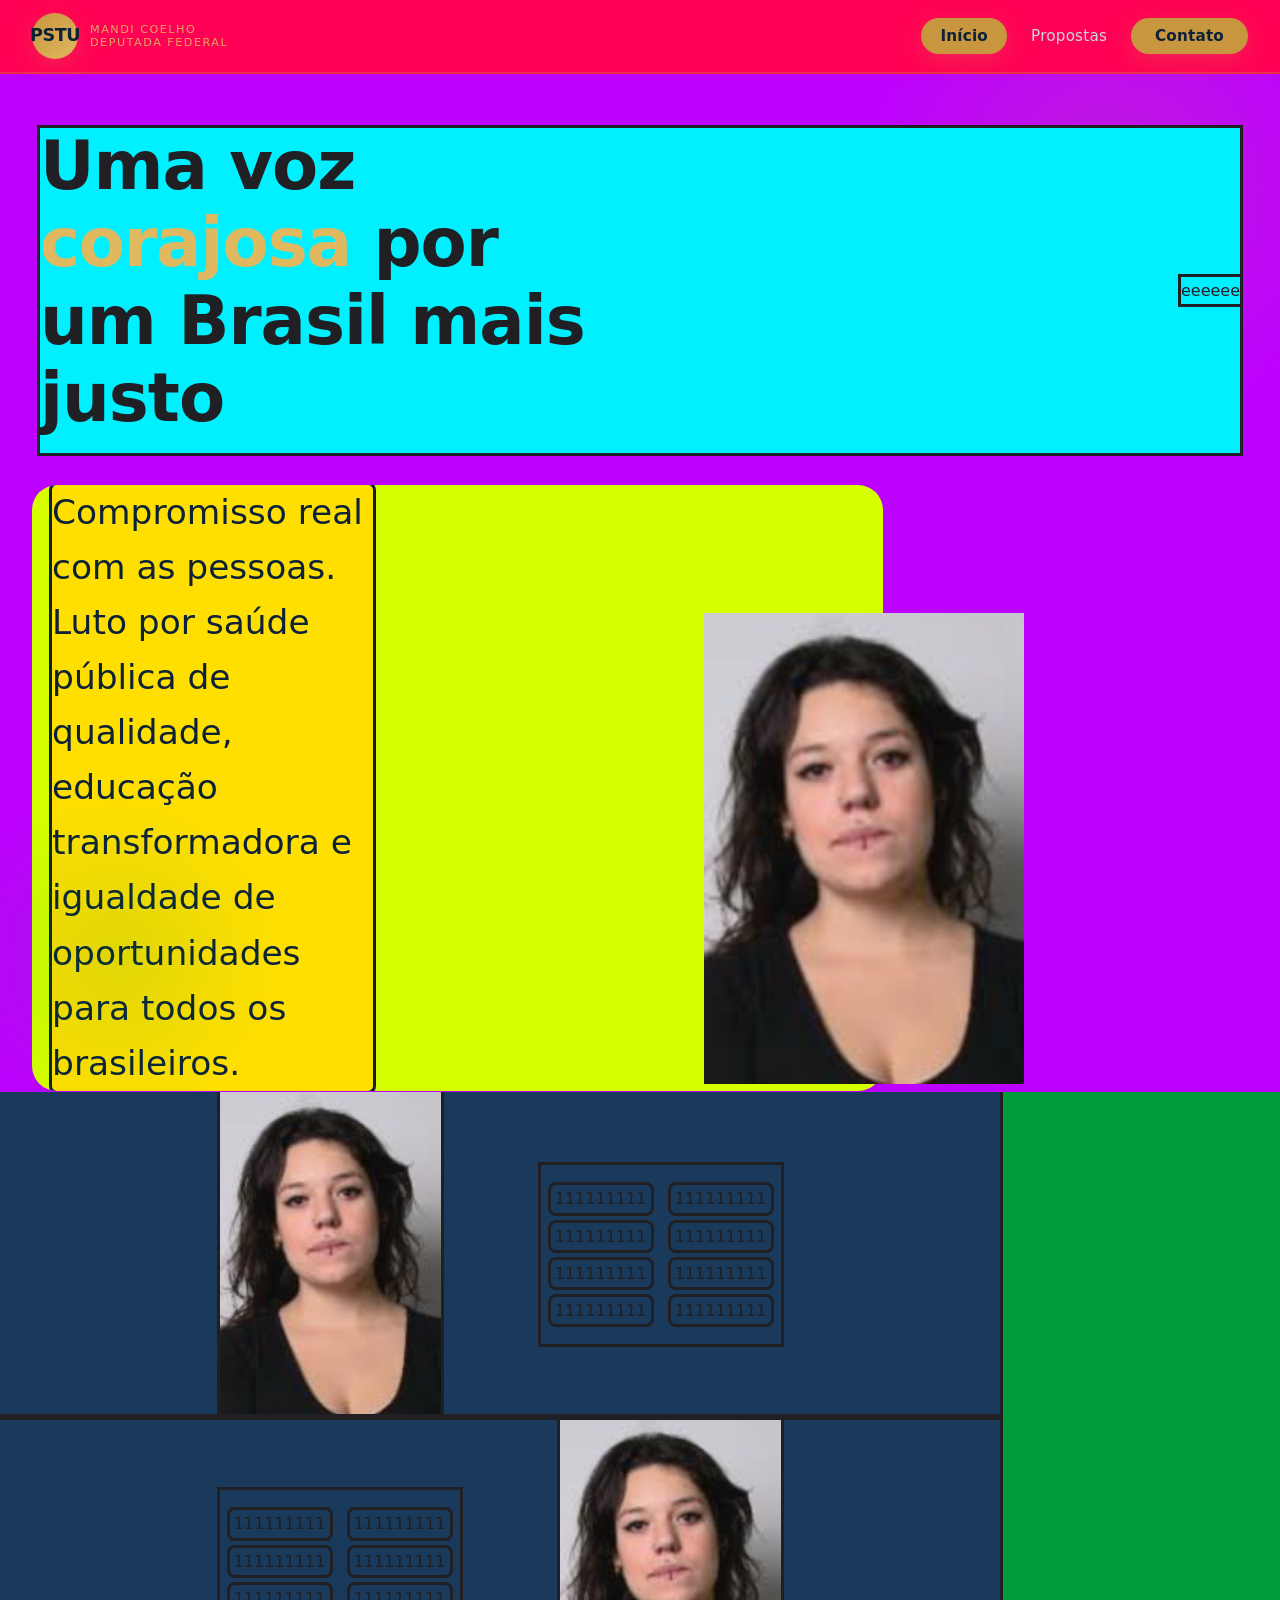
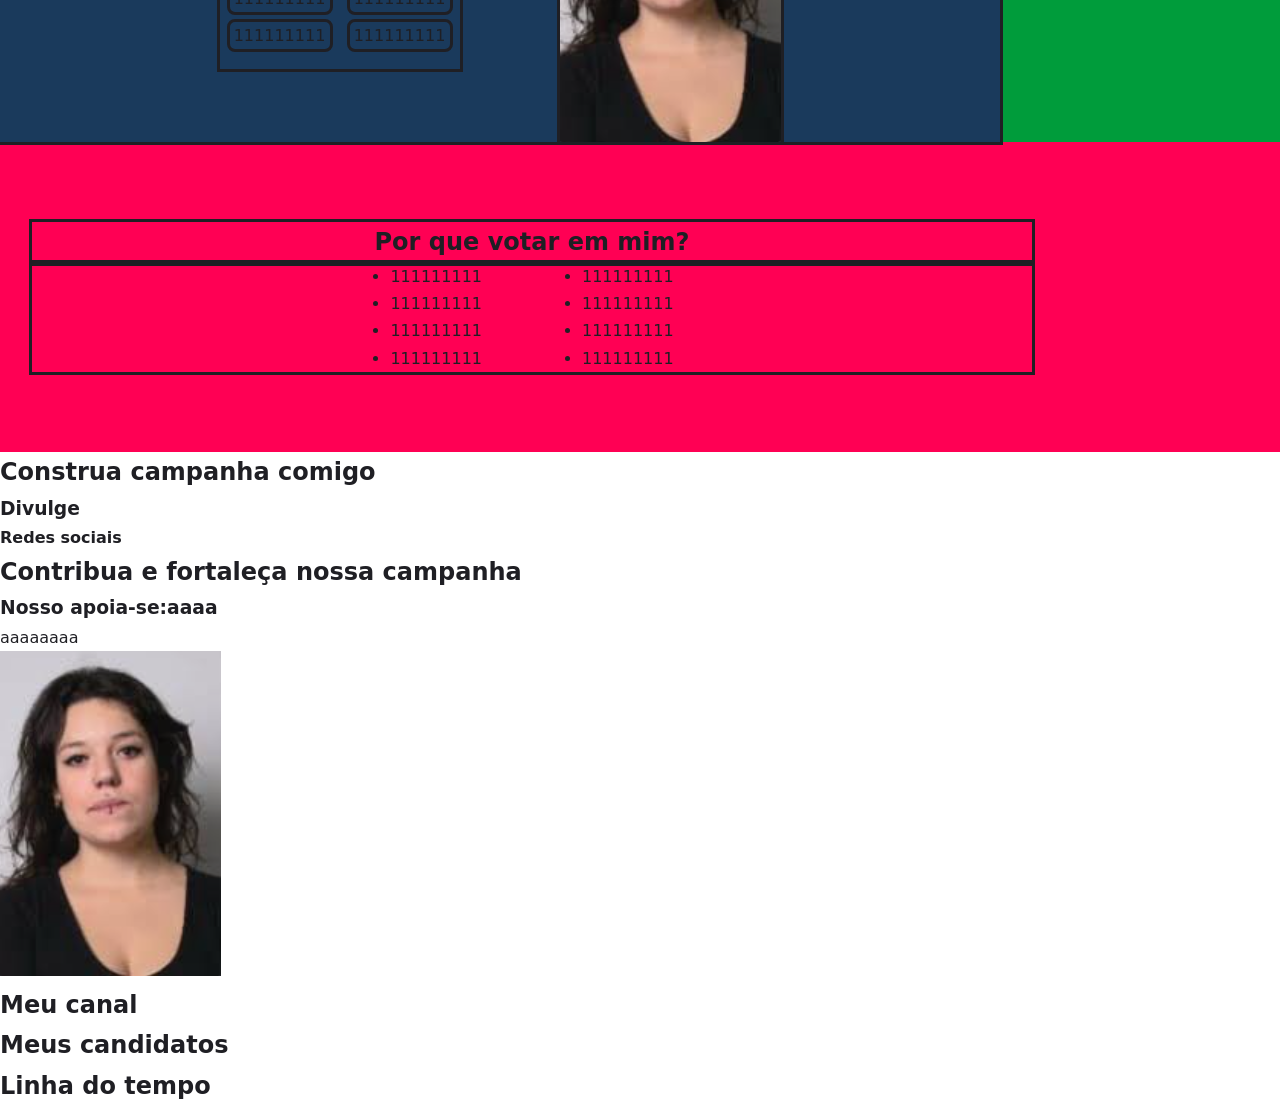
==== indexNewPage.html @ 31e33acf "tsy" ====
<!DOCTYPE html>
<html lang="en">
<head>
    <meta charset="UTF-8">
    <meta name="viewport" content="width=device-width, initial-scale=1.0">
    <title>Mandi Coelho - Pré-candidata Deputada Federal pelo PSTU 16 | Pré-Campanha 2026</title>
    <link rel="stylesheet" href="./styleNew.css" >
    <link rel="stylesheet" href="https://cdnjs.cloudflare.com/ajax/libs/font-awesome/6.5.2/css/all.min.css">
</head>
<body>
    <!-- ==================== HEADER ==================== -->
    <header class="header" id="header">
            <div class="header-container">
                <div class="logo-area" onclick="navegarPara('home')" title="Ir para página inicial">
                    <div class="logo-icon">PSTU</div>
                    <div class="logo-text">
                        <small>Mandi Coelho</small>
                        <small>Deputada Federal</small>
                    </div>
                </div>

                <button class="menu-toggle" id="menuToggle" aria-label="Menu" onclick="toggleMenu()">
                    <span></span><span></span><span></span>
                </button>

                <nav>
                    <ul class="nav-links" id="navLinks">
                        <li><a href="#" data-pagina="home" class="active" onclick="navegarPara('home')">Início</a></li>
                        <li><a href="#" data-pagina="propostas" onclick="navegarPara('propostas')">Propostas</a></li>
                        <li><a href="#" data-pagina="contato" class="btn-contato-nav" onclick="navegarPara('contato')">Contato</a></li>
                    </ul>
                </nav>
            </div>
    </header>

    <!-- ==================== PÁGINA PRINCIPAL (HOME) ==================== -->
        <!-- Hero -->
        <div class="hero">
            <div class="hero-container">
                <div class="hero-content">
                    <h1>Uma voz <span>corajosa</span> por um Brasil mais justo</h1>                    
                </div>
                <div >
                    <p>eeeeee</p>
                </div>
            </div>
            <div class="hero-container-bottom" >
                    <div class="hero-content">
                        <p>Compromisso real com as pessoas. Luto por saúde pública de qualidade, educação transformadora e igualdade de oportunidades para todos os brasileiros.</p>
                    </div>
                    <div class="hero-content-card">
                        <img src="./img/Mandi.png">
                    </div>
            </div>
        </div>

        <!-- ========== 16 pontos contra o sistema ========== -->
         <div class="sistema-pontos-container">
            <div class="pontos-container"> 
                <div class="pontos-content">
                    <img src="./img/Mandi.png">
                </div>
                <div class="pontos-content">
                    <ul>
                        <li>111111111</li>
                        <li>111111111</li>
                        <li>111111111</li>
                        <li>111111111</li>
                    </ul>
                    <ul>
                        <li>111111111</li>
                        <li>111111111</li>
                        <li>111111111</li>
                        <li>111111111</li>
                    </ul>
                </div>
            </div>
            
            <div class="pontos-container"> 
                <div class="pontos-content">
                    <ul>
                        <li>111111111</li>
                        <li>111111111</li>
                        <li>111111111</li>
                        <li>111111111</li>
                    </ul>
                    <ul>
                        <li>111111111</li>
                        <li>111111111</li>
                        <li>111111111</li>
                        <li>111111111</li>
                    </ul>
                </div>
                <div class="pontos-content">
                    <img src="./img/Mandi.png">
                </div>

            </div>
         </div>

        <!-- ========== Por que votar em mim? ========== -->
         <div class="votar-em-mim">
            <div class="votar-em-mim-container">
                <h2>Por que votar em mim?</h2>
            </div>
            <div class="votar-em-mim-container">
                <ul>
                    <li>111111111</li>
                    <li>111111111</li>
                    <li>111111111</li>
                    <li>111111111</li>
                </ul>
                <ul>
                    <li>111111111</li>
                    <li>111111111</li>
                    <li>111111111</li>
                    <li>111111111</li>
                </ul>
            </div>
         </div>

        <!-- ========== Construa campanha comigo ========== -->
         <div>
            <div>
                <h2>Construa campanha comigo</h2>
            </div>
            <div>
                <div>
                    <form>
                        
                    </form>
                </div>
                <div>
                    <h3>Divulge</h3>
                    <h4>Redes sociais</h4>
                </div>
            </div>
         </div>

        <!-- ========== Contribua e fortaleça nossa campanha ========== -->
        <div>
            <div>
                <h2>Contribua e fortaleça nossa campanha</h2>
            </div>
            <div>
                <div>
                    <h3>Nosso apoia-se:<span>aaaa</span> </h3>
                    <p>aaaaaaaa</p>
                </div>

                <div>
                    <img src="./img/Mandi.png">
                </div>
            </div>
        </div>

        <!-- ========== Vídeos do YouTube ========== -->
        <div>
            <div>
                <h2>Meu canal</h2>
            </div>
            <div>

            </div>
        </div>

        <!-- ========== Meus candidatos ========== -->
        <div>
            <div>
                <h2>Meus candidatos </h2>
            </div>
            <div>
                
            </div>
        </div>

        <!-- ========== Linha do tempo ========== -->
            <div>
            <div>
                <h2>Linha do tempo </h2>
            </div>
            <div>
                <!--Carrossel ou sequencia de linha do tempo-->
            </div>
        </div>
</body>
</html>
---- styleNew.css ----
:root {
            --preto: #000000;
            --vermelho-claro: #ff0054;
            --laranja: #fe6a00;
            --roxo: #bd01fe;
            --ciano: #01f0ff;
            --branco: ##f5f5f5;

            --azul-primario: #1a3a5c;
            --azul-escuro: #0d2137;
            --dourado: #c8963e;
            --dourado-claro: #e0b860;
            --verde-brasil: #009c3b;
            --amarelo-brasil: #ffdf00;
 
            --cinza-claro: #f4f4f5;
            --cinza-medio: #d4d4d8;
            --cinza-escuro: #52525b;
            --texto-escuro: #1f1f24;
            --texto-claro: #fafafa;
            --sombra-suave: 0 4px 20px rgba(0, 0, 0, 0.08);
            --sombra-media: 0 8px 32px rgba(0, 0, 0, 0.12);
            --sombra-dourada: 0 6px 24px rgba(200, 150, 62, 0.25);
            --transicao: all 0.35s cubic-bezier(0.25, 0.46, 0.45, 0.94);
            --borda-radius: 16px;
            --borda-radius-sm: 10px;

            /*====== 16 pontos contra o sistema ======*/
            --coluna-direita: 12fr;
            --coluna-esquerda: 2fr;


        }

        * {
            margin: 0;
            padding: 0;
            box-sizing: border-box;
        }

        html {
            scroll-behavior: smooth;
            font-size: 16px;
        }

        body {
            font-family: 'Segoe UI', 'Inter', system-ui, -apple-system, sans-serif;
            background-color: var(--branco);
            color: var(--texto-escuro);
            line-height: 1.7;
            overflow-x: hidden;
            -webkit-font-smoothing: antialiased;
            -moz-osx-font-smoothing: grayscale;
        }

        /* ========== HEADER & NAVEGAÇÃO ========== */
        .header {
            position: fixed;
            top: 0;
            left: 0;
            right: 0;
            z-index: 1000;
            background: var(--vermelho-claro);
            backdrop-filter: blur(16px);
            -webkit-backdrop-filter: blur(16px);
            border-bottom: 2px solid rgba(200, 150, 62, 0.3);
            transition: var(--transicao);
            padding: 0 2rem;
        }

        .header.scrolled {
            box-shadow: 0 4px 30px rgba(0, 0, 0, 0.3);
            border-bottom-color: var(--dourado);
        }

        .header-container {
            max-width: 1280px;
            margin: 0 auto;
            display: flex;
            align-items: center;
            justify-content: space-between;
            height: 72px;
            gap: 1.5rem;
        }

        .logo-area {
            display: flex;
            align-items: center;
            gap: 0.75rem;
            text-decoration: none;
            color: var(--branco);
            cursor: pointer;
            flex-shrink: 0;
        }

        .logo-icon {
            width: 46px;
            height: 46px;
            background: linear-gradient(135deg, var(--dourado), var(--dourado-claro));
            border-radius: 50%;
            display: flex;
            align-items: center;
            justify-content: center;
            font-weight: 900;
            font-size: 1.1rem;
            color: var(--azul-escuro);
            letter-spacing: -0.5px;
            box-shadow: var(--sombra-dourada);
        }

        .logo-text {
            font-size: 1.15rem;
            font-weight: 700;
            letter-spacing: -0.3px;
            line-height: 1.2;
            color: var(--branco);
        }
        .logo-text small {
            display: block;
            font-weight: 400;
            font-size: 0.7rem;
            letter-spacing: 1.5px;
            text-transform: uppercase;
            color: var(--dourado-claro);
            opacity: 0.9;
        }

        .nav-links {
            display: flex;
            list-style: none;
            gap: 0.3rem;
            align-items: center;
        }

        .nav-links li a {
            color: #cbd5e1;
            text-decoration: none;
            padding: 0.55rem 1.2rem;
            border-radius: 50px;
            font-weight: 500;
            font-size: 0.95rem;
            transition: var(--transicao);
            position: relative;
            white-space: nowrap;
            letter-spacing: 0.2px;
        }

        .nav-links li a:hover,
        .nav-links li a.active {
            color: #fff;
            background: rgba(255, 255, 255, 0.08);
        }

        .nav-links li a.active {
            background: var(--dourado);
            color: var(--azul-escuro);
            font-weight: 700;
            box-shadow: var(--sombra-dourada);
        }

        .btn-contato-nav {
            background: var(--dourado) !important;
            color: var(--azul-escuro) !important;
            font-weight: 700 !important;
            padding: 0.55rem 1.5rem !important;
            box-shadow: var(--sombra-dourada);
        }
        .btn-contato-nav:hover {
            background: var(--dourado-claro) !important;
            transform: translateY(-2px);
            box-shadow: 0 10px 28px rgba(200, 150, 62, 0.4) !important;
        }

        /* Mobile menu */
        .menu-toggle {
            display: none;
            background: none;
            border: none;
            cursor: pointer;
            padding: 0.5rem;
            z-index: 1001;
            flex-direction: column;
            gap: 6px;
        }
        .menu-toggle span {
            display: block;
            width: 28px;
            height: 3px;
            background: var(--branco);
            border-radius: 3px;
            transition: var(--transicao);
        }
        .menu-toggle.active span:nth-child(1) {
            transform: rotate(45deg) translate(6px, 6px);
        }
        .menu-toggle.active span:nth-child(2) {
            opacity: 0;
        }
        .menu-toggle.active span:nth-child(3) {
            transform: rotate(-45deg) translate(6px, -6px);
        }

        /* ========== SEÇÕES (PÁGINAS) ========== */
        .page-section {
            display: none;
            min-height: 100vh;
            padding-top: 72px;
            animation: fadeSlideIn 0.5s ease-out;
        }
        .page-section.active-section {
            display: block;
        }

        @keyframes fadeSlideIn {
            from {
                opacity: 0;
                transform: translateY(20px);
            }
            to {
                opacity: 1;
                transform: translateY(0);
            }
        }

        /* ========== HERO (PÁGINA PRINCIPAL) ========== */
        .hero {
            /*background: linear-gradient(160deg, #0d2137 0%, #1a3a5c 30%, #0f2840 70%, #0a1929 100%);*/
            background: var(--roxo);
            color: var(--branco);
            padding: 6rem 2rem 0.1rem;
            position: relative;
            overflow: hidden;
        }

        .hero::before {
            content: '';
            position: absolute;
            top: -60px;
            right: -80px;
            width: 500px;
            height: 500px;
            background: radial-gradient(circle, rgba(200, 150, 62, 0.18) 0%, transparent 70%);
            border-radius: 50%;
            pointer-events: none;
        }
        .hero::after {
            content: '';
            position: absolute;
            bottom: -40px;
            left: -60px;
            width: 350px;
            height: 350px;
            background: radial-gradient(circle, rgba(0, 156, 59, 0.12) 0%, transparent 70%);
            border-radius: 50%;
            pointer-events: none;
        }

        .hero-container {
            max-width: 1200px;
            margin: 2rem auto;
            /*isplay: grid;
            grid-template-columns: 1fr 1fr;
            gap: 3rem;*/
            display: flex;

            background-color: #01f0ff;
            outline-style: solid;

            align-items: center;
            position: relative;
            z-index: 1;
        }

        .hero-container p{
            outline-style: solid;
            
        }

        .hero-content h4 {
            font-size: 0.85rem;
            letter-spacing: 3px;
            text-transform: uppercase;
            color: var(--dourado-claro);
            margin-bottom: 0.5rem;
            font-weight: 600;
        }
        .hero-content h1 {
            font-size: 4.2rem;
            font-weight: 900;
            line-height: 1.15;
            max-width: 50%;
            margin-bottom: 1rem;
            letter-spacing: -1px;
            
        }
        .hero-content h1 span {
            color: var(--dourado-claro);
            display: inline-block;
        }
        .hero-content .numero-campanha {
            display: inline-flex;
            align-items: center;
            gap: 0.5rem;
            background: rgba(255, 255, 255, 0.08);
            border: 2px solid var(--dourado);
            border-radius: 50px;
            padding: 0.6rem 1.6rem;
            font-size: 1.5rem;
            font-weight: 900;
            letter-spacing: 4px;
            color: var(--dourado-claro);
            margin-bottom: 1.5rem;
        }

        .hero-content p {
            font-size: 2.15rem;
            color: var(--azul-escuro);
            max-width: 80%;
            margin-bottom: 0rem;
            
            line-height: 1.6;
            background-color: var(--amarelo-brasil);
            border-radius: 5px;
            outline-style: solid;

            margin-left: 5%;
        }

        .hero-container-bottom{
            background:#d6ff00;
            border-radius:25px;
            display:grid;
            grid-template-columns:1fr 450px;
            align-items:center;
            overflow:hidden;

            justify-self: center;

            max-width: 70%;

            min-height:320px;
        }

        .hero-content-about{
            position:relative;
            background:#d8ff00;
            border-radius:25px;
            min-height:400px;
        }
        .hero-content-card {
            position:absolute;
            right: 20%;
            bottom:0;
        }
        .hero-content-card img{
            width: 320px;
        }

        .hero-buttons {
            display: flex;
            gap: 1rem;
            flex-wrap: wrap;
        }
        .btn {
            display: inline-flex;
            align-items: center;
            gap: 0.5rem;
            padding: 0.85rem 2rem;
            border-radius: 50px;
            font-weight: 700;
            font-size: 1rem;
            cursor: pointer;
            text-decoration: none;
            border: none;
            transition: var(--transicao);
            letter-spacing: 0.3px;
        }
        .btn-dourado {
            background: var(--dourado);
            color: var(--azul-escuro);
            box-shadow: var(--sombra-dourada);
        }
        .btn-dourado:hover {
            background: var(--dourado-claro);
            transform: translateY(-3px);
            box-shadow: 0 12px 30px rgba(200, 150, 62, 0.45);
        }
        .btn-outline {
            background: transparent;
            color: var(--branco);
            border: 2px solid rgba(255, 255, 255, 0.5);
        }
        .btn-outline:hover {
            border-color: var(--branco);
            background: rgba(255, 255, 255, 0.06);
            transform: translateY(-3px);
        }

        .hero-image-wrapper {
            display: flex;
            justify-content: center;
            align-items: center;
        }
        .hero-image-placeholder {
            width: 320px;
            height: 380px;
            background: linear-gradient(180deg, rgba(200, 150, 62, 0.2) 0%, rgba(26, 58, 92, 0.5) 100%);
            border-radius: 50% 50% 40% 40%;
            display: flex;
            align-items: center;
            justify-content: center;
            border: 5px solid rgba(200, 150, 62, 0.5);
            box-shadow: 0 20px 60px rgba(0, 0, 0, 0.4);
            position: relative;
            overflow: hidden;
        }
        .hero-image-placeholder .silhueta {
            font-size: 10rem;
            color: rgba(255, 255, 255, 0.6);
            line-height: 1;
        }
        .hero-image-placeholder .foto-label {
            position: absolute;
            bottom: 30px;
            font-size: 0.8rem;
            color: rgba(255, 255, 255, 0.7);
            letter-spacing: 2px;
            font-weight: 600;
        }

        /* ========== 16 pontos contra o sistema ========== */
        .sistema-pontos-container{
            background: #009c3b;
        }
        
        .pontos-container{
            outline-style: solid;
            display: flex;
            align-items: center;
            justify-self: center;
            justify-items: center;
            justify-content: center;
            gap: 100px;

            width: 1000px;

            background: #1a3a5c;
        }

        .pontos-content{
            outline-style: solid;
            display: inline-flex;

        }
        .pontos-content ul{
            list-style: none;
            margin: 10px 10px;
        }
        .pontos-content li{
            outline-style: solid;
            border-radius: 5px;
            margin: 10px auto;
            padding: 5px auto;
            min-width: 100px;
            max-width: fit-content;
            text-align: center;
        }

        /* ========== Por que votar em mim? ========== */
        .votar-em-mim {
            padding: 5rem 2rem;
            background: var(--vermelho-claro);
        }
        
        .votar-em-mim-container {
            outline-style: solid;
            display: flex;
            align-items: center;
            justify-self: center;
            justify-items: center;
            justify-content: center;
            gap: 100px;

            width: 1000px;
        }

        /* ========== Construa campanha comigo ========== */




        /* ========== Contribua e fortaleça nossa campanha ========== */




        /* ========== Vídeos do YouTube ========== */










        /* ========== PÁGINA DE PROPOSTAS ========== */
        .propostas-header {
            background: linear-gradient(160deg, #0d2137 0%, #1a3a5c 100%);
            color: var(--branco);
            text-align: center;
            padding: 4rem 2rem 3rem;
        }
        .propostas-header h2 {
            font-size: 2.8rem;
            font-weight: 900;
            letter-spacing: -1px;
            margin-bottom: 0.5rem;
        }
        .propostas-header h2 span {
            color: var(--dourado-claro);
        }
        .propostas-header p {
            color: #cbd5e1;
            font-size: 1.1rem;
            max-width: 600px;
            margin: 0 auto;
        }

        .propostas-grid {
            max-width: 1200px;
            margin: -2rem auto 4rem;
            padding: 0 2rem;
            display: grid;
            grid-template-columns: repeat(auto-fit, minmax(330px, 1fr));
            gap: 2rem;
            position: relative;
            z-index: 2;
        }
        .proposta-card {
            background: var(--branco);
            border-radius: var(--borda-radius);
            padding: 2rem 1.8rem;
            box-shadow: var(--sombra-suave);
            transition: var(--transicao);
            border: 1px solid transparent;
            position: relative;
            overflow: hidden;
        }
        .proposta-card:hover {
            transform: translateY(-8px);
            box-shadow: var(--sombra-media);
            border-color: rgba(200, 150, 62, 0.4);
        }
        .proposta-card::before {
            content: '';
            position: absolute;
            top: 0;
            left: 0;
            right: 0;
            height: 5px;
            background: linear-gradient(90deg, var(--dourado), var(--verde-brasil));
            border-radius: var(--borda-radius) var(--borda-radius) 0 0;
        }
        .proposta-icon {
            font-size: 2.8rem;
            margin-bottom: 1rem;
            display: block;
        }
        .proposta-card h3 {
            font-size: 1.25rem;
            font-weight: 700;
            color: var(--azul-primario);
            margin-bottom: 0.6rem;
        }
        .proposta-card p {
            color: var(--cinza-escuro);
            font-size: 0.95rem;
            line-height: 1.6;
        }

        /* ========== PÁGINA DE CONTATO ========== */
        .contato-section {
            max-width: 1100px;
            margin: 0 auto;
            padding: 4rem 2rem;
            display: grid;
            grid-template-columns: 1fr 1fr;
            gap: 3rem;
            align-items: start;
        }
        .contato-info h2 {
            font-size: 2.4rem;
            font-weight: 800;
            color: var(--azul-primario);
            letter-spacing: -0.5px;
            margin-bottom: 1rem;
        }
        .contato-info h2 span {
            color: var(--dourado);
        }
        .contato-info p {
            color: var(--cinza-escuro);
            margin-bottom: 2rem;
            font-size: 1.05rem;
        }
        .contato-item {
            display: flex;
            align-items: center;
            gap: 1rem;
            margin-bottom: 1.2rem;
            font-size: 1rem;
            color: var(--texto-escuro);
        }
        .contato-icon-circle {
            width: 44px;
            height: 44px;
            background: rgba(26, 58, 92, 0.06);
            border-radius: 50%;
            display: flex;
            align-items: center;
            justify-content: center;
            font-size: 1.3rem;
            flex-shrink: 0;
        }
        .redes-sociais {
            display: flex;
            gap: 1rem;
            margin-top: 1.5rem;
            flex-wrap: wrap;
        }
        .rede-social-link {
            display: inline-flex;
            align-items: center;
            gap: 0.5rem;
            background: var(--vermelho-claro);
            color: var(--branco);
            padding: 0.7rem 1.4rem;
            border-radius: 50px;
            text-decoration: none;
            font-weight: 600;
            font-size: 0.9rem;
            transition: var(--transicao);
        }
        .rede-social-link:hover {
            transform: translateY(-2px);
        }
        .rede-social-link i {
            font-size: 1rem;
        }

        .form-card {
            background: var(--branco);
            border-radius: var(--borda-radius);
            padding: 2.5rem 2rem;
            box-shadow: var(--sombra-media);
            border: 1px solid var(--cinza-medio);
        }
        .form-card h3 {
            font-size: 1.4rem;
            color: var(--azul-primario);
            margin-bottom: 1.5rem;
            font-weight: 700;
        }
        .form-group {
            margin-bottom: 1.2rem;
        }
        .form-group label {
            display: block;
            font-weight: 600;
            margin-bottom: 0.35rem;
            color: var(--texto-escuro);
            font-size: 0.9rem;
        }
        .form-group input,
        .form-group textarea,
        .form-group select {
            width: 100%;
            padding: 0.85rem 1.1rem;
            border: 2px solid var(--cinza-medio);
            border-radius: var(--borda-radius-sm);
            font-size: 1rem;
            font-family: inherit;
            transition: var(--transicao);
            background: var(--cinza-claro);
            color: var(--texto-escuro);
        }
        .form-group input:focus,
        .form-group textarea:focus,
        .form-group select:focus {
            outline: none;
            border-color: var(--dourado);
            background: var(--branco);
            box-shadow: 0 0 0 4px rgba(200, 150, 62, 0.1);
        }
        .form-group textarea {
            resize: vertical;
            min-height: 130px;
        }
        .btn-enviar {
            width: 100%;
            background: var(--dourado);
            color: var(--azul-escuro);
            font-weight: 700;
            font-size: 1.1rem;
            padding: 1rem;
            border: none;
            border-radius: 50px;
            cursor: pointer;
            transition: var(--transicao);
            letter-spacing: 0.5px;
        }
        .btn-enviar:hover {
            background: var(--dourado-claro);
            box-shadow: var(--sombra-dourada);
            transform: translateY(-2px);
        }
        .form-feedback {
            margin-top: 1rem;
            padding: 0.8rem 1.2rem;
            border-radius: var(--borda-radius-sm);
            font-weight: 600;
            text-align: center;
            display: none;
        }
        .form-feedback.success {
            display: block;
            background: #dcfce7;
            color: #166534;
            border: 1px solid #86efac;
        }
        .form-feedback.error {
            display: block;
            background: #fef2f2;
            color: #991b1b;
            border: 1px solid #fecaca;
        }

        /* ========== FOOTER ========== */
        .footer {
            background: var(--azul-escuro);
            color: #cbd5e1;
            text-align: center;
            padding: 2rem;
            font-size: 0.9rem;
            border-top: 3px solid var(--dourado);
        }
        .footer strong {
            color: var(--dourado-claro);
        }

        /* ========== RESPONSIVIDADE ========== */
        @media (max-width: 900px) {
            .hero-container {
                grid-template-columns: 1fr;
                text-align: center;
            }
            .hero-content p {
                max-width: 100%;
            }
            .hero-buttons {
                justify-content: center;
            }
            .hero-image-placeholder {
                width: 220px;
                height: 270px;
                margin: 0 auto;
            }
            .hero-image-placeholder .silhueta {
                font-size: 7rem;
            }
            .hero-content h1 {
                font-size: 2.3rem;
            }
            .votar-em-mim-container{
                grid-template-columns: 1fr;
            }

            .sobre-container {
                grid-template-columns: 1fr;
            }
            .contato-section {
                grid-template-columns: 1fr;
            }
            .nav-links {
                position: fixed;
                top: 72px;
                left: 0;
                right: 0;
                background: rgba(13, 33, 55, 0.98);
                flex-direction: column;
                padding: 1.5rem;
                gap: 0.6rem;
                transform: translateY(-120%);
                transition: var(--transicao);
                border-bottom: 2px solid var(--dourado);
                z-index: 999;
            }
            .nav-links.open {
                transform: translateY(0);
            }
            .nav-links li a {
                display: block;
                text-align: center;
                padding: 0.8rem;
                font-size: 1.1rem;
            }
            .menu-toggle {
                display: flex;
            }
            .propostas-grid {
                grid-template-columns: 1fr;
            }
        }

        @media (max-width: 480px) {
            .hero-content h1 {
                font-size: 1.8rem;
            }
            .hero-content .numero-campanha {
                font-size: 1.2rem;
                letter-spacing: 2px;
                padding: 0.5rem 1.2rem;
            }
            .hero {
                padding: 4rem 1rem 3rem;
            }
            .propostas-header h2 {
                font-size: 2rem;
            }
            .contato-info h2 {
                font-size: 1.8rem;
            }
            .sobre-texto h2 {
                font-size: 1.8rem;
            }
        }
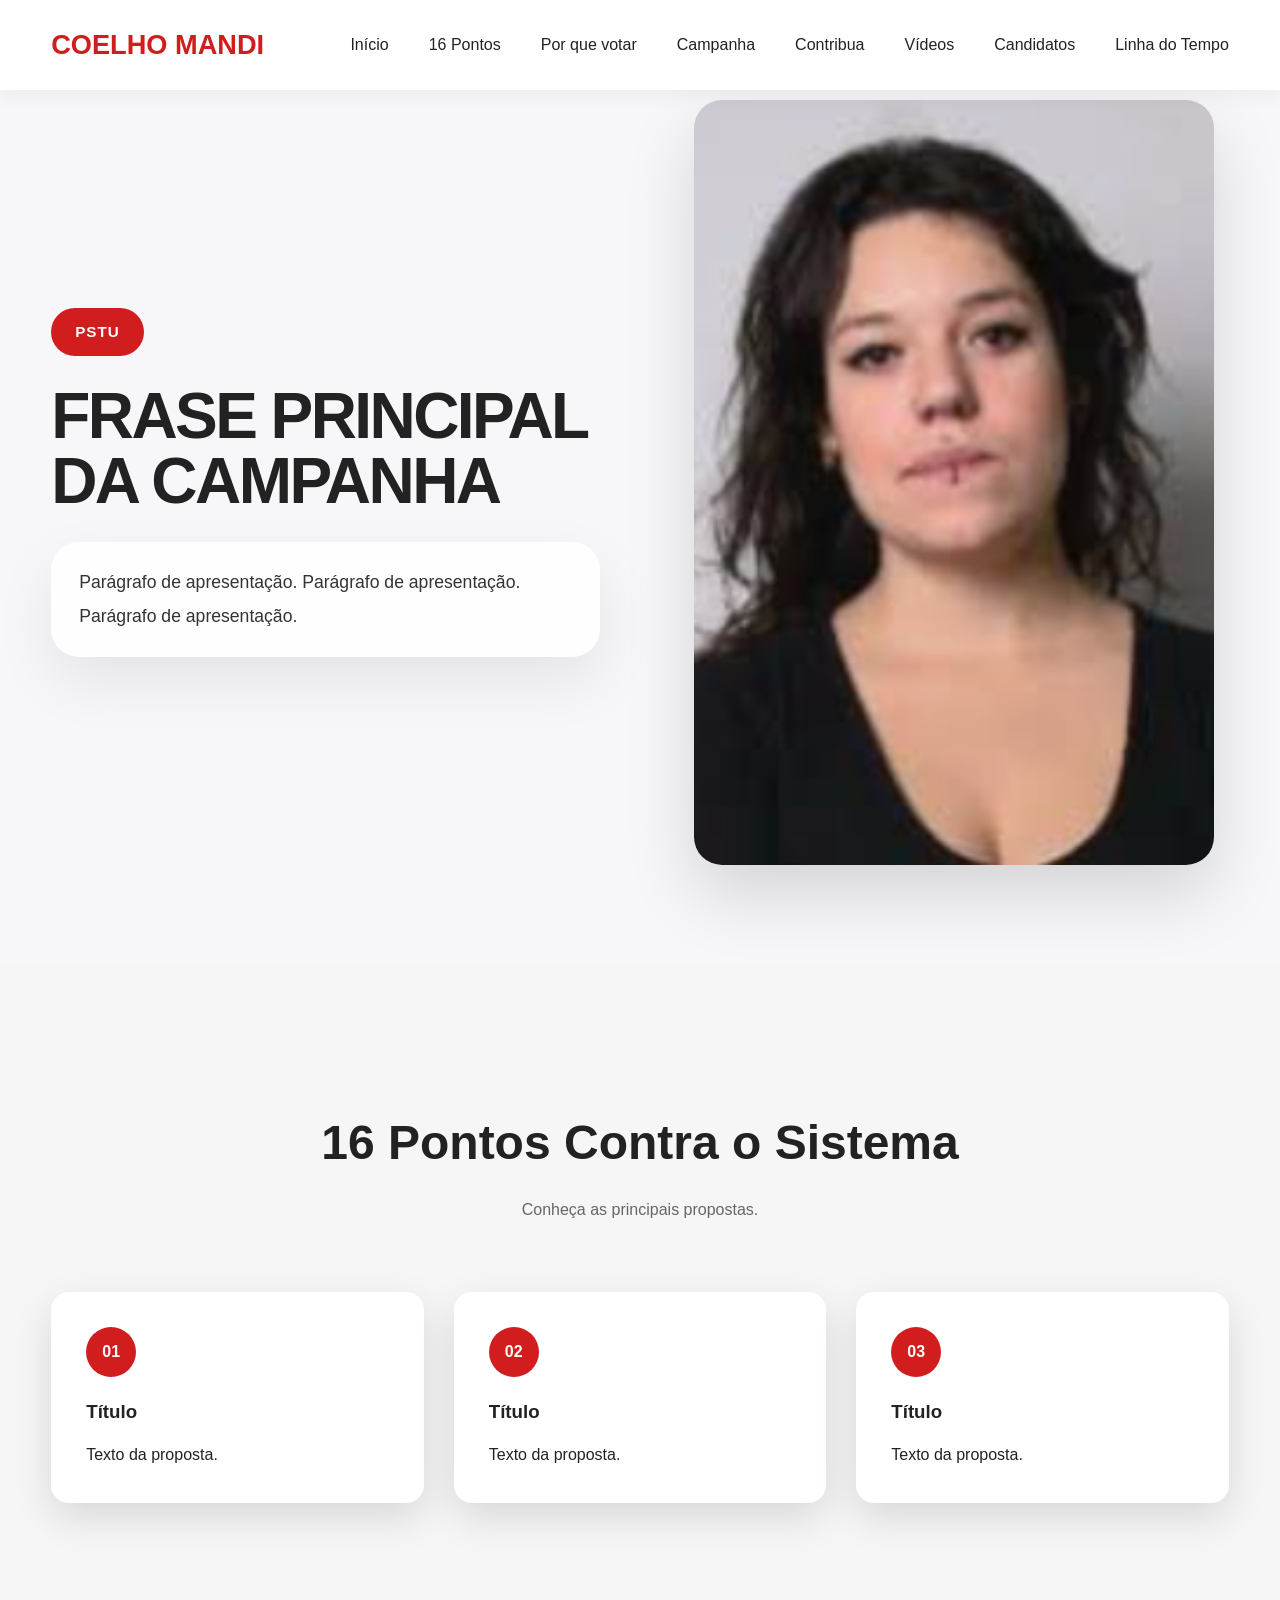
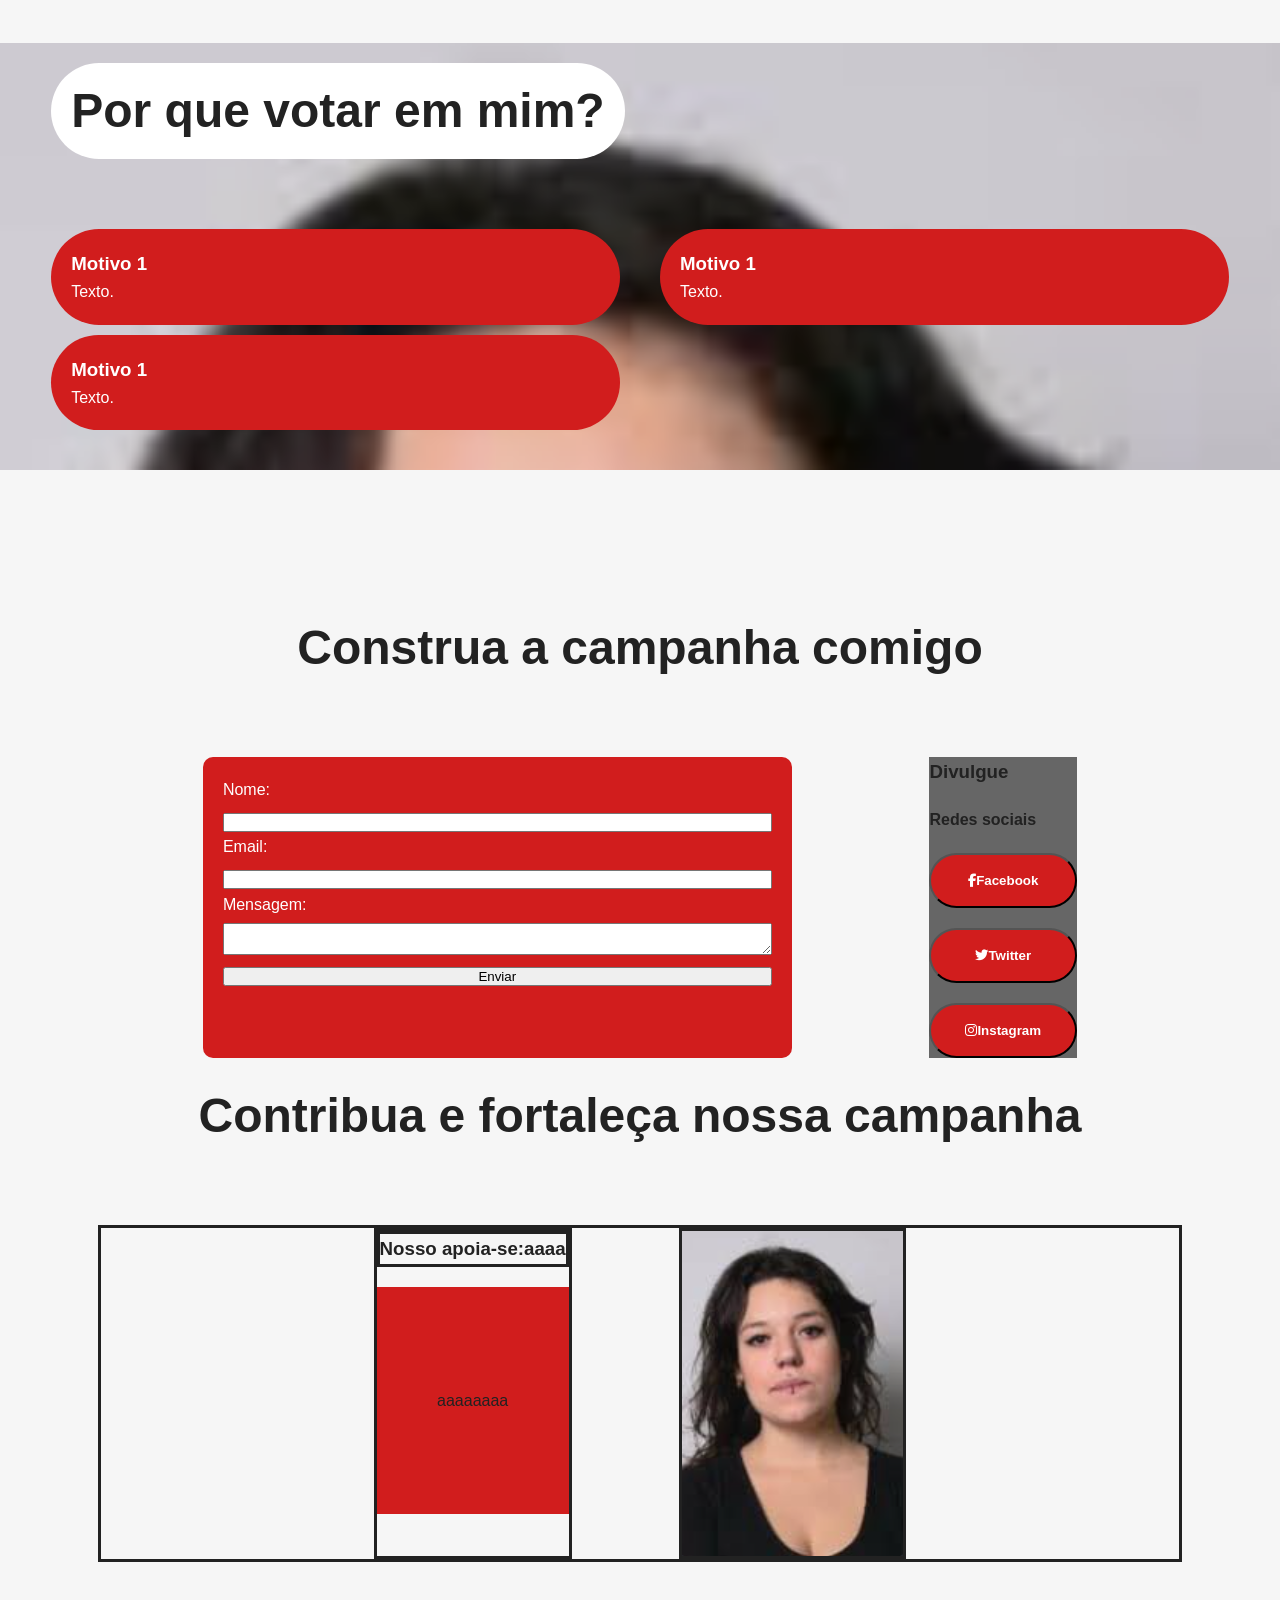
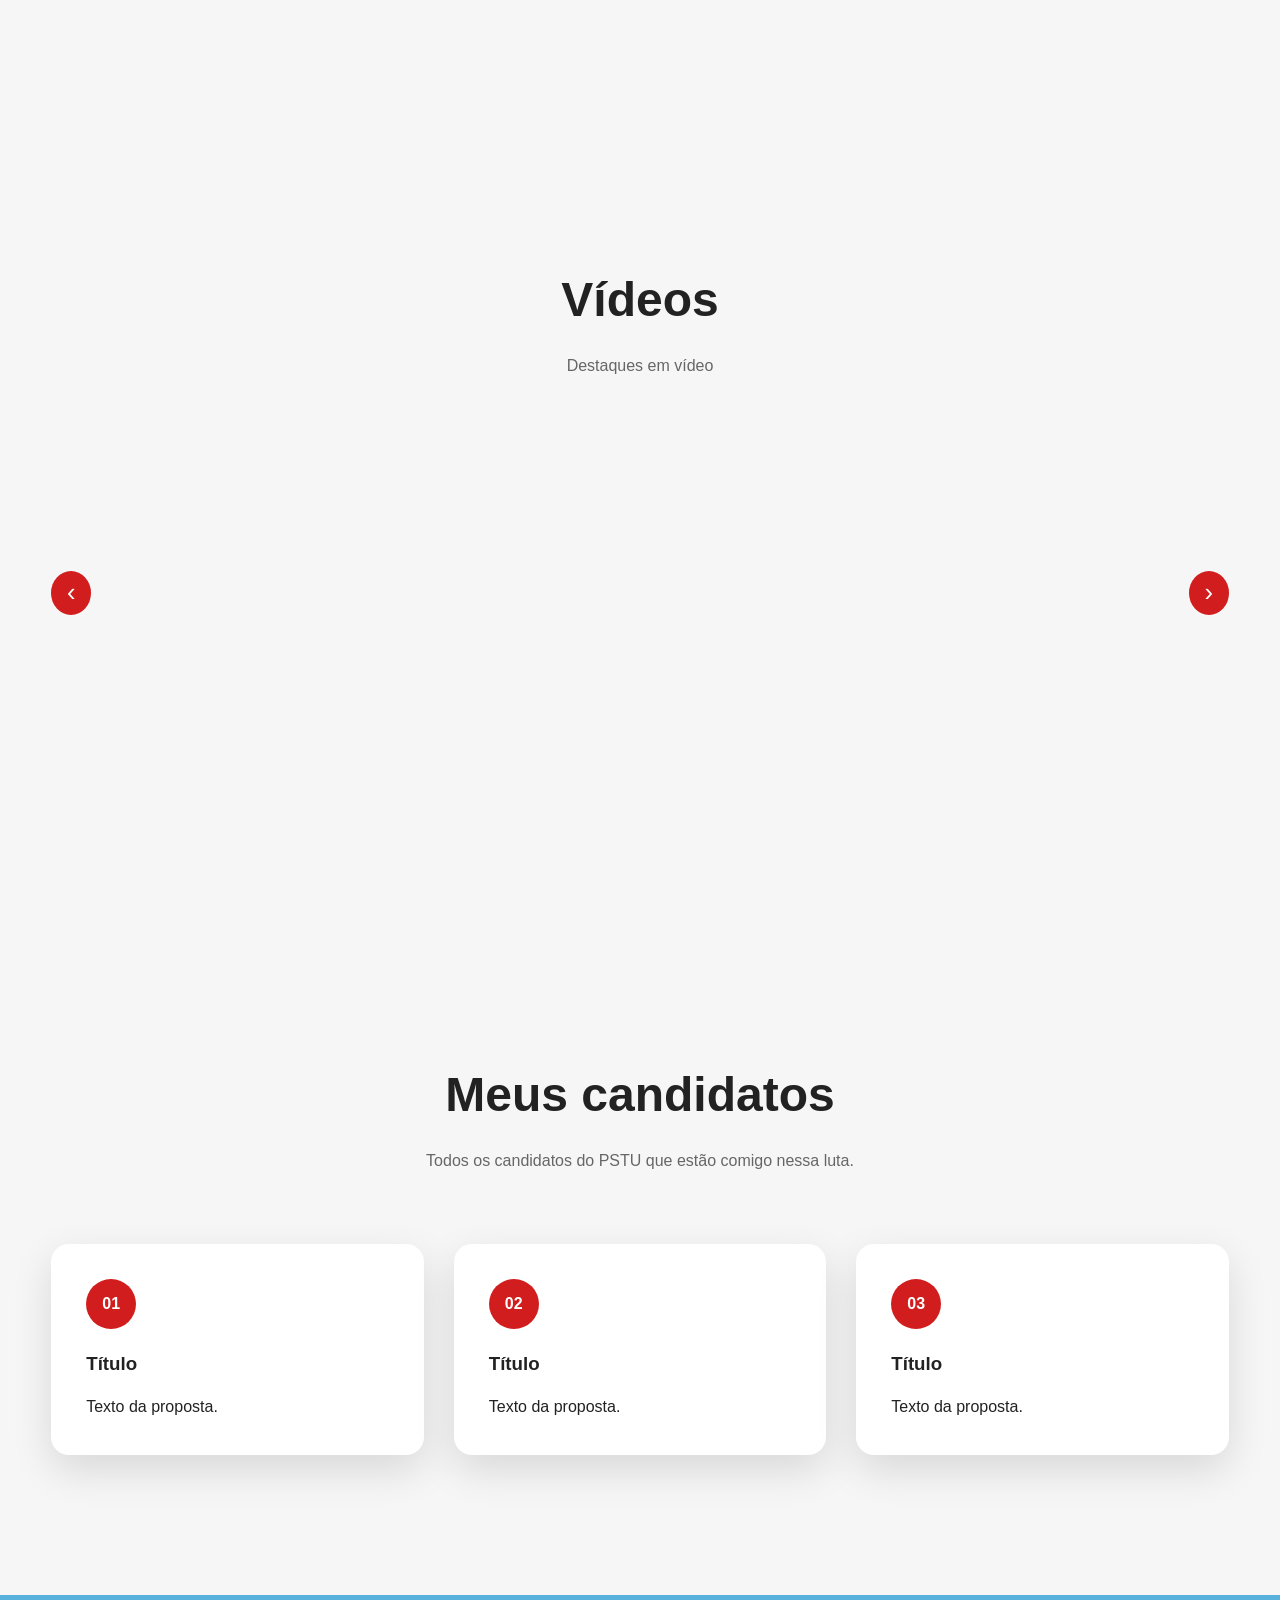
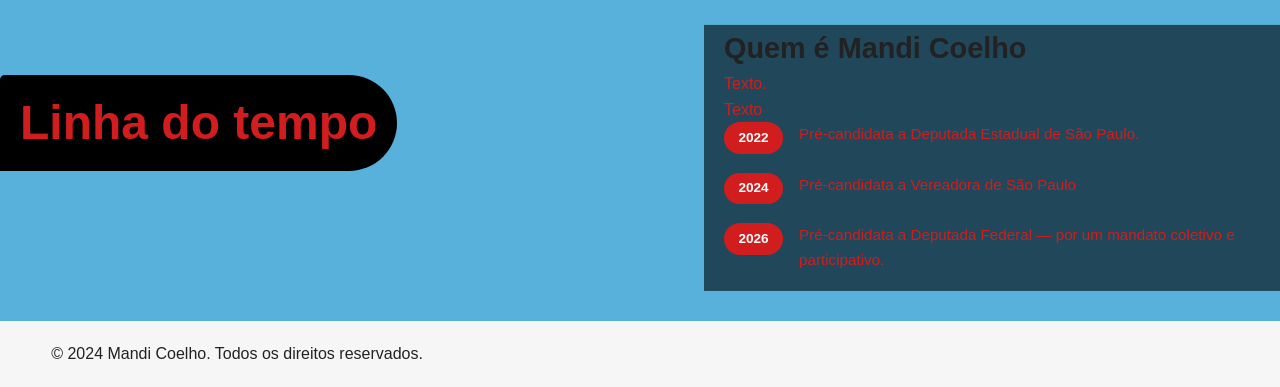
==== commit b5a4648c: "e" ====
--- a/indexNewPage.html
+++ b/indexNewPage.html
@@ -4,37 +4,50 @@
     <meta charset="UTF-8">
     <meta name="viewport" content="width=device-width, initial-scale=1.0">
     <title>Mandi Coelho - Pré-candidata Deputada Federal pelo PSTU 16 | Pré-Campanha 2026</title>
-    <link rel="stylesheet" href="./styleNew.css" >
+    <link rel="stylesheet" href="./styleNew2.css" >
     <link rel="stylesheet" href="https://cdnjs.cloudflare.com/ajax/libs/font-awesome/6.5.2/css/all.min.css">
 </head>
 <body>
     <!-- ==================== HEADER ==================== -->
-    <header class="header" id="header">
-            <div class="header-container">
-                <div class="logo-area" onclick="navegarPara('home')" title="Ir para página inicial">
-                    <div class="logo-icon">PSTU</div>
-                    <div class="logo-text">
-                        <small>Mandi Coelho</small>
-                        <small>Deputada Federal</small>
-                    </div>
-                </div>
-
-                <button class="menu-toggle" id="menuToggle" aria-label="Menu" onclick="toggleMenu()">
-                    <span></span><span></span><span></span>
-                </button>
-
-                <nav>
-                    <ul class="nav-links" id="navLinks">
-                        <li><a href="#" data-pagina="home" class="active" onclick="navegarPara('home')">Início</a></li>
-                        <li><a href="#" data-pagina="propostas" onclick="navegarPara('propostas')">Propostas</a></li>
-                        <li><a href="#" data-pagina="contato" class="btn-contato-nav" onclick="navegarPara('contato')">Contato</a></li>
-                    </ul>
-                </nav>
-            </div>
+    <header class="header">
+
+        <div class="container">
+
+            <a href="#" class="logo">
+                COELHO MANDI
+            </a>
+
+            <nav class="menu">
+
+                <ul>
+
+                    <li><a href="#inicio">Início</a></li>
+
+                    <li><a href="#propostas">16 Pontos</a></li>
+
+                    <li><a href="#porque">Por que votar</a></li>
+
+                    <li><a href="#campanha">Campanha</a></li>
+
+                    <li><a href="#apoie">Contribua</a></li>
+
+                    <li><a href="#videos">Vídeos</a></li>
+
+                    <li><a href="#candidatos">Candidatos</a></li>
+
+                    <li><a href="#timeline">Linha do Tempo</a></li>
+
+                </ul>
+
+            </nav>
+
+        </div>
+
     </header>
+    <main>
 
     <!-- ==================== PÁGINA PRINCIPAL (HOME) ==================== -->
-        <!-- Hero -->
+        <!-- Hero 
         <div class="hero">
             <div class="hero-container">
                 <div class="hero-content">
@@ -52,9 +65,43 @@
                         <img src="./img/Mandi.png">
                     </div>
             </div>
-        </div>
-
-        <!-- ========== 16 pontos contra o sistema ========== -->
+        </div>-->
+         <section id="inicio" class="hero">
+                <div class="hero-background">
+                </div>
+            <div class="container hero-grid">
+                <div class="hero-text">
+                    <span class="subtitle">
+                        PSTU
+                    </span>
+                    <h1>
+                        FRASE PRINCIPAL
+                        DA CAMPANHA
+                    </h1>
+                    <div class="hero-text-container">
+                        <p>
+                            Parágrafo de apresentação.
+                            Parágrafo de apresentação.
+                            Parágrafo de apresentação.
+                        </p>
+                    </div>
+                        <!--
+                    <div class="hero-buttons">
+                        <a href="#propostas" class="btn">
+                            Conheça as propostas
+                        </a>
+                        <a href="#apoie" class="btn secondary">
+                            Apoiar campanha
+                        </a>
+                    </div>-->
+                </div>
+                <div class="hero-image">
+                    <img src="./img/Mandi.png" alt="Coelho Mandi">
+                </div>
+            </div>
+        </section>
+
+        <!-- ========== 16 pontos contra o sistema ========== 
          <div class="sistema-pontos-container">
             <div class="pontos-container"> 
                 <div class="pontos-content">
@@ -96,9 +143,53 @@
                 </div>
 
             </div>
-         </div>
-
-        <!-- ========== Por que votar em mim? ========== -->
+         </div>-->
+
+        <section id="propostas" class="section propostas">
+            <div class="container">
+                <header class="section-header">
+                    <h2>
+                        16 Pontos Contra o Sistema
+                    </h2>
+                    <p>
+                        Conheça as principais propostas.
+                    </p>
+                </header>
+
+                <div class="cards">
+                    <article class="card">
+                        <span>01</span>
+                        <h3>Título</h3>
+                        <p>
+                            Texto da proposta.
+                        </p>
+                    </article>
+
+                    <article class="card">
+                        <span>02</span>
+                        <h3>Título</h3>
+                        <p>
+                            Texto da proposta.
+                        </p>
+                    </article>
+
+                    <article class="card">
+                        <span>03</span>
+                        <h3>Título</h3>
+                        <p>
+                            Texto da proposta.
+                        </p>
+                    </article>
+
+                    <!-- repetir até o 16 -->
+
+                </div>
+
+            </div>
+
+        </section>
+
+        <!-- ========== Por que votar em mim? ========== 
          <div class="votar-em-mim">
             <div class="votar-em-mim-container">
                 <h2>Por que votar em mim?</h2>
@@ -117,9 +208,53 @@
                     <li>111111111</li>
                 </ul>
             </div>
-         </div>
-
-        <!-- ========== Construa campanha comigo ========== -->
+         </div>-->
+
+        <section id="porque" class="section-votar-em-mim">
+            <div class="container">
+                <header class="section-header">
+                    <h2 class="title-header-votar-em-mim">
+                        Por que votar em mim?
+                    </h2>
+                </header>
+
+                <div class="motivos-container">
+                    <article>
+                        <h3>
+                            Motivo 1
+                        </h3>
+
+                        <p>
+                            Texto.
+                        </p>
+                    </article>
+
+                    <article>
+                        <h3>
+                            Motivo 1
+                        </h3>
+
+                        <p>
+                            Texto.
+                        </p>
+                    </article>
+
+                    <article>
+                        <h3>
+                            Motivo 1
+                        </h3>
+
+                        <p>
+                            Texto.
+                        </p>
+                    </article>
+                </div>
+
+            </div>
+
+        </section>
+
+        <!-- ========== Construa campanha comigo ========== 
          <div>
             <div>
                 <h2>Construa campanha comigo</h2>
@@ -135,9 +270,66 @@
                     <h4>Redes sociais</h4>
                 </div>
             </div>
-         </div>
-
-        <!-- ========== Contribua e fortaleça nossa campanha ========== -->
+         </div>-->
+        <section id="construa-campanha" class="section">
+            <div class="container">
+                <header class="section-header">
+                    <h2>
+                        Construa a campanha comigo
+                    </h2>
+                </header>
+
+                <div class="construa-campanha">
+                    <div class="construa-campanha-form">
+                        <form>
+                            <label for="nome">Nome:</label>
+                            <input type="text" id="nome" name="nome" required>
+
+                            <label for="email">Email:</label>
+                            <input type="email" id="email" name="email" required>
+
+                            <label for="mensagem">Mensagem:</label>
+                            <textarea id="mensagem" name="mensagem" required></textarea>
+
+                            <button type="submit">Enviar</button>
+                        </form>
+                    </div>
+
+                    <div class="construa-campanha-redes">
+                        <h3>Divulgue</h3>
+                        <h4>Redes sociais</h4>
+                        <!-- Adicione links para redes sociais aqui -->
+                        <button class="btn"><i class="fab fa-facebook-f"></i> Facebook</button>
+                        <button class="btn"><i class="fab fa-twitter"></i> Twitter</button>
+                        <button class="btn"><i class="fab fa-instagram"></i> Instagram</button>
+
+                    </div>                
+            </div>
+
+            <div class="container">
+                <header class="section-header">
+                    <h2>
+                        Contribua e fortaleça nossa campanha
+                    </h2>
+                </header>
+
+                <div class="construa-campanha" style="border-style: solid">
+                    <div style="border-style: solid">
+                        <h3 style="border-style: solid">
+                            Nosso apoia-se:<span>aaaa</span> 
+                        </h3>
+                        <p>aaaaaaaa</p>
+                    </div>
+                    <div style="border-style: solid">
+                        <img src="./img/Mandi.png" alt="Coelho Mandi">
+                    </div>
+                </div>
+            </div>
+
+        </section>
+         
+
+        <!-- ========== Contribua e fortaleça nossa campanha ========== 
         <div>
             <div>
                 <h2>Contribua e fortaleça nossa campanha</h2>
@@ -152,36 +344,146 @@
                     <img src="./img/Mandi.png">
                 </div>
             </div>
-        </div>
+        </div>-->
 
         <!-- ========== Vídeos do YouTube ========== -->
-        <div>
-            <div>
-                <h2>Meu canal</h2>
-            </div>
-            <div>
-
-            </div>
-        </div>
-
+        <section id="videos" class="videos-section section">
+            <div class="container">
+                <header class="section-header">
+                    <h2>Vídeos</h2>
+                    <p>Destaques em vídeo</p>
+                </header>
+
+                <div class="videos-carousel">
+                    <button class="carousel-btn prev" aria-label="Anterior">‹</button>
+                    <div class="carousel-track">
+                        <div class="carousel-slide">
+                            <iframe src="https://www.youtube.com/embed/ScMzIvxBSi4" title="YouTube video" frameborder="0" allow="accelerometer; autoplay; clipboard-write; encrypted-media; gyroscope; picture-in-picture" allowfullscreen></iframe>
+                        </div>
+                        <div class="carousel-slide">
+                            <iframe src="https://www.youtube.com/embed/ysz5S6PUM-U" title="YouTube video" frameborder="0" allow="accelerometer; autoplay; clipboard-write; encrypted-media; gyroscope; picture-in-picture" allowfullscreen></iframe>
+                        </div>
+                        <div class="carousel-slide">
+                            <iframe src="https://www.youtube.com/embed/jNQXAC9IVRw" title="YouTube video" frameborder="0" allow="accelerometer; autoplay; clipboard-write; encrypted-media; gyroscope; picture-in-picture" allowfullscreen></iframe>
+                        </div>
+                    </div>
+                    <button class="carousel-btn next" aria-label="Próximo">›</button>
+                </div>
+
+            </div>
+        </section>
         <!-- ========== Meus candidatos ========== -->
-        <div>
-            <div>
-                <h2>Meus candidatos </h2>
-            </div>
+        <section id="meus-candidatos" class="section">
+            <div class="container">
+                <header class="section-header">
+                    <h2>
+                        Meus candidatos
+                    </h2>
+                    <p>
+                        Todos os candidatos do PSTU que estão comigo nessa luta.
+                    </p>
+                </header>
+
+                <div class="cards">
+                    <article class="card">
+                        <span>01</span>
+                        <h3>Título</h3>
+                        <p>
+                            Texto da proposta.
+                        </p>
+                    </article>
+
+                    <article class="card">
+                        <span>02</span>
+                        <h3>Título</h3>
+                        <p>
+                            Texto da proposta.
+                        </p>
+                    </article>
+
+                    <article class="card">
+                        <span>03</span>
+                        <h3>Título</h3>
+                        <p>
+                            Texto da proposta.
+                        </p>
+                    </article>
+
+                    <!-- repetir até o 16 -->
+
+                </div>
+
+            </div>
+
+        </section>
+
+        <!-- ========== Linha do tempo ========== -->
+        <!-- Sobre / Trajetória -->
+        <div id="timeline" class="sobre">
+            <header class="section-header">
+                <h2 class="title-header-timeline">
+                    Linha do tempo
+                </h2>
+            </header>
+
             <div>
                 
             </div>
+            
+            <div class="sobre-container">
+                <div class="sobre-texto">
+                    <h2>Quem é <span>Mandi Coelho</span></h2>
+                    <p>Texto.</p>
+                    <p>Texto</p>
+                    <div class="timeline-item">
+                        <span class="timeline-ano">2022</span>
+                        <span class="timeline-texto">Pré-candidata a Deputada Estadual de São Paulo.</span>
+                    </div>
+                    <div class="timeline-item">
+                        <span class="timeline-ano">2024</span>
+                        <span class="timeline-texto">Pré-candidata a Vereadora de São Paulo</span>
+                    </div>
+                    <div class="timeline-item">
+                        <span class="timeline-ano">2026</span>
+                        <span class="timeline-texto">Pré-candidata a Deputada Federal — por um mandato coletivo e participativo.</span>
+                    </div>
+                </div>
+            </div>
         </div>
-
-        <!-- ========== Linha do tempo ========== -->
-            <div>
-            <div>
-                <h2>Linha do tempo </h2>
-            </div>
-            <div>
-                <!--Carrossel ou sequencia de linha do tempo-->
-            </div>
         </div>
-</body>
+
+        <!-- ========== Footer ========== -->
+         <section class="footer">
+            <div class="container">
+                <p>&copy; 2024 Mandi Coelho. Todos os direitos reservados.</p>
+            </div>
+         </section>
+    </main>
+    </main>
+
+    <script>
+    document.addEventListener('DOMContentLoaded', function(){
+        const track = document.querySelector('.carousel-track');
+        const prev = document.querySelector('.carousel-btn.prev');
+        const next = document.querySelector('.carousel-btn.next');
+        if(!track) return;
+
+        const slideWidth = () => track.querySelector('.carousel-slide').getBoundingClientRect().width + parseFloat(getComputedStyle(track).gap || 0);
+
+        prev.addEventListener('click', ()=>{
+            track.scrollBy({left: -slideWidth(), behavior:'smooth'});
+        });
+        next.addEventListener('click', ()=>{
+            track.scrollBy({left: slideWidth(), behavior:'smooth'});
+        });
+
+        // Optional: make arrow keys control carousel
+        document.addEventListener('keydown', (e)=>{
+            if(e.key === 'ArrowLeft') prev.click();
+            if(e.key === 'ArrowRight') next.click();
+        });
+    });
+    </script>
+
+    </body>
 </html>
--- a/styleNew2.css
+++ b/styleNew2.css
@@ -0,0 +1,653 @@
+:root{
+
+    --primary:#d11d1d;
+    --primary-dark:#9c1414;
+
+    --white:#ffffff;
+
+    --gray:#e8e8e8;
+
+    --container:1280px;
+
+    --radius:18px;
+
+    --shadow:0 15px 40px rgba(0,0,0,.12);
+
+    /* ============Cores da Mandi============= */
+    --black:#000000;
+    --red:#ff0054;
+    --orange:#fe6a00;
+    --purple:#bd01fe;
+    --blue:#01f0ff;
+    --light-gray:#f5f5f5;
+
+}
+
+/* ========================= */
+/* RESET */
+/* ========================= */
+
+*{
+    margin:0;
+    padding:0;
+    box-sizing:border-box;
+}
+
+html{
+    scroll-behavior:smooth;
+}
+
+body{
+
+    font-family:Arial, Helvetica, sans-serif;
+    background:#f6f6f6;
+    color:#222;
+    line-height:1.6;
+
+}
+
+img{
+
+    display:block;
+    max-width:100%;
+
+}
+
+a{
+
+    text-decoration:none;
+    color:inherit;
+
+}
+
+ul{
+
+    list-style:none;
+
+}
+
+/*Header*/
+.header{
+
+    position:fixed;
+
+    top:0;
+    left:0;
+
+    width:100%;
+
+    z-index:999;
+
+    background:white;
+
+    box-shadow:0 5px 20px rgba(0,0,0,.05);
+
+}
+
+.header .container{
+
+    display: flex;
+
+    justify-content:space-between;
+
+    align-items:center;
+
+    height:90px;
+
+}
+
+.logo{
+
+    font-size:1.7rem;
+
+    font-weight:bold;
+
+    color:var(--primary);
+
+}
+
+.menu ul{
+
+    display:flex;
+
+    gap:40px;
+
+}
+
+.menu a{
+
+    transition:.25s;
+
+}
+
+.menu a:hover{
+
+    color:var(--primary);
+
+}
+
+/* ============ Hero ============= */
+.hero{
+
+    position:relative;
+
+    min-height:100vh;
+
+    display:flex;
+
+    align-items:center;
+
+    padding:80px 0;
+
+    background:#f7f7f9;
+
+}
+
+.hero-grid{
+
+    display:grid;
+
+    grid-template-columns:1fr 1fr;
+
+    gap:80px;
+
+    align-items:stretch;
+
+    min-height:100%;
+
+}
+
+.hero-text{
+
+    display:flex;
+
+    flex-direction:column;
+
+    justify-content:center;
+
+    gap:28px;
+
+}
+
+.hero-text h1{
+
+    font-size:clamp(3rem,5vw,5rem);
+
+    line-height:1.02;
+
+    margin:0;
+
+    max-width:700px;
+
+    letter-spacing:-0.04em;
+
+}
+
+.subtitle{
+
+    display:inline-flex;
+
+    width:fit-content;
+    background:var(--primary);
+
+    color:white;
+
+    padding:12px 24px;
+
+    border-radius:999px;
+
+    letter-spacing:1px;
+
+    font-size:.95rem;
+
+    font-weight:700;
+
+    text-transform:uppercase;
+
+}
+
+.hero-text-container p{
+
+    font-size:1.1rem;
+
+    line-height:1.9;
+
+    color:#333;
+
+    max-width:640px;
+
+    margin:0;
+
+    background:rgba(255,255,255,0.92);
+
+    padding:24px 28px;
+
+    border-radius:28px;
+
+    box-shadow:0 24px 60px rgba(0,0,0,.08);
+
+}
+
+.hero-buttons{
+
+    display:flex;
+
+    gap:18px;
+
+    flex-wrap:wrap;
+
+}
+
+.hero-image{
+
+    display:flex;
+
+    justify-content:center;
+
+    align-items:flex-end;
+
+}
+
+.hero-image img{
+
+    width:100%;
+
+    max-width:520px;
+
+    display:block;
+
+    border-radius:28px;
+
+    box-shadow:0 30px 70px rgba(0,0,0,.14);
+
+}
+
+.hero-background{
+    position:absolute;
+    left:50%;
+    bottom:0;
+    width:96%;
+    max-width:1600px;
+    transform:translateX(-50%);
+    height:40%;
+    background: var(--primary);
+    opacity:.18;
+    z-index:-1;
+    border-radius: 40px 40px 0 0;
+}
+
+/*=========== Cards ============*/
+.cards{
+
+    display:grid;
+
+    grid-template-columns:repeat(auto-fit,minmax(280px,1fr));
+
+    gap:30px;
+
+}
+
+.card{
+
+    background:white;
+
+    border-radius:var(--radius);
+
+    padding:35px;
+
+    box-shadow:var(--shadow);
+
+    transition:.3s;
+
+}
+
+.card:hover{
+
+    transform:translateY(-10px);
+
+}
+
+.card span{
+
+    display:inline-flex;
+
+    width:50px;
+
+    height:50px;
+
+    justify-content:center;
+
+    align-items:center;
+
+    border-radius:50%;
+
+    background:var(--primary);
+
+    color:white;
+
+    font-weight:bold;
+
+    margin-bottom:20px;
+
+}
+
+.card h3{
+
+    margin-bottom:15px;
+
+}
+
+/*Botões*/
+.btn{
+
+    display:inline-flex;
+
+    align-items:center;
+
+    justify-content:center;
+
+    padding:18px 34px;
+
+    border-radius:999px;
+
+    background:var(--primary);
+
+    color:white;
+
+    font-weight:bold;
+
+    transition:.25s;
+
+}
+
+.btn:hover{
+
+    transform:translateY(-4px);
+
+    background:var(--primary-dark);
+
+}
+
+.btn.secondary{
+
+    background:transparent;
+
+    color:var(--primary);
+
+    border:2px solid var(--primary);
+
+}
+
+/*Por que votar em mim*/
+.motivos-container{
+    display:grid;
+    grid-template-columns: 1fr 1fr; /* Creates two equal columns */
+    gap: 10px 40px; /* Optional: Adds space between the columns */
+}
+
+.motivos-container article{
+    background:var(--primary);
+    color:var(--white);
+    padding:20px;
+    border-radius:50px 50px;
+}
+.section-votar-em-mim{
+    background-image: url('./img/Mandi.png');
+    background-size: cover;
+
+    padding-bottom: 20px;
+}
+
+/* ============ Construa campanha comigo ============ */
+.construa-campanha{
+  display:flex;
+  gap:10%;
+  justify-content:center;
+}
+
+
+.construa-campanha-form{
+    background:var(--primary);
+    border-radius: 10px;
+    width:50%;
+    margin:0 10px;
+    padding:20px;
+    display:flex;
+    flex-direction:column;
+    gap:16px;
+}
+
+.construa-campanha-form label{
+    display:block;
+    color:var(--white);
+    margin-bottom:6px;
+}
+
+.construa-campanha-form input,
+.construa-campanha-form textarea,
+.construa-campanha-form select,
+.construa-campanha-form button{
+    width:100%;
+    box-sizing:border-box;
+}
+
+.construa-campanha-redes{
+
+    display:flex;
+
+    flex-direction:column;
+
+    margin:0 10px;
+
+    background: #666;
+    gap:20px;
+
+}
+
+.construa-campanha p{
+    background:var(--primary);
+
+    height: 70%;
+    margin-top: 20px;
+
+    display: flex;
+    align-items: center;    /* vertical centering */
+    justify-content: center;/* horizontal centering */
+    text-align: center;     /* for multiline text inside */
+    padding: 20px;
+}
+
+
+/* Right-aligned timeline (sobre) */
+.sobre{
+    position:relative;
+}
+.sobre-container{
+    position:absolute;
+    right:0;
+    top:50%;
+    transform:translateY(-50%);
+    width:45%;
+    max-width:520px;
+    padding-left:20px;
+}
+.sobre-texto{
+    text-align:left;
+    justify-self: left;
+}
+
+/* ============ Meus candidatos ============ */
+.candidatos-container{
+    display:grid;
+
+    grid-template-columns:repeat(auto-fit,minmax(280px,1fr));
+
+    gap:30px;
+}
+
+/* ============ Linha do Tempo ============ */
+.sobre{
+    padding: 5rem 0rem 5rem 0rem;
+    background: rgb(87, 177, 219);
+}
+.sobre-container{
+    max-width: 1100px;
+    margin: 0 auto;
+    display:flex;
+    justify-content: flex-start;
+    gap: 0rem;
+    background: rgb(32, 72, 90);
+}
+
+.sobre-texto h2{
+    font-size: 1.8rem;
+    max-width:640px;
+    text-align:left;
+}
+.sobre-texto p{
+    color:var(--primary)
+}
+
+/*Timeline*/
+.timeline-item{
+            display: flex;
+            gap: 1rem;
+            margin-bottom: 1.2rem;
+            align-items: flex-start;
+}
+
+.timeline-ano{
+            background: var(--primary);
+            color: var(--white);
+            font-weight: 800;
+            padding: 0.3rem 0.9rem;
+            border-radius: 50px;
+            font-size: 0.85rem;
+            flex-shrink: 0;
+}
+
+.timeline-texto{
+            color: var(--primary);
+            font-size: 0.95rem;
+}
+
+/* ========== Vídeos (carousel) ========== */
+.videos-section .section-header{
+    margin-bottom:30px;
+}
+.videos-carousel{
+    position:relative;
+    display:flex;
+    align-items:center;
+}
+.carousel-track{
+    display:flex;
+    overflow:hidden;
+    scroll-behavior:smooth;
+    gap:20px;
+    width:100%;
+}
+.carousel-slide{
+    min-width:320px;
+    flex:0 0 60%;
+    max-width:900px;
+}
+.carousel-slide iframe{
+    width:100%;
+    height:360px;
+    border-radius:12px;
+    border:0;
+}
+.carousel-btn{
+    background:var(--primary);
+    color:white;
+    border:0;
+    width:44px;
+    height:44px;
+    border-radius:50%;
+    display:flex;
+    align-items:center;
+    justify-content:center;
+    font-size:1.6rem;
+    cursor:pointer;
+}
+.carousel-btn.prev{margin-right:12px}
+.carousel-btn.next{margin-left:12px}
+
+@media (max-width:900px){
+    .carousel-slide{flex:0 0 80%;}
+    .carousel-slide iframe{height:260px}
+}
+
+
+/* ============ Classes utilitárias ============ */
+.container{
+
+    width:min(92%, var(--container));
+
+    margin:auto;
+
+    padding:20px 0px;
+}
+
+.section{
+
+    padding:120px 0;
+
+}
+
+.section-header{
+
+    margin-bottom:70px;
+
+    text-align:center;
+
+}
+
+.section-header h2{
+
+    font-size:3rem;
+
+    margin-bottom:15px;
+
+}
+
+.section-header p{
+
+    color:#666;
+
+    max-width:700px;
+
+    margin:auto;
+
+}
+
+/*Section titles*/
+.title-header-hero{
+    background: var(--white);
+    border-radius:50px 50px;
+    width: fit-content;
+    padding: 10px 20px;
+    justify-self: center;
+}
+
+.title-header-votar-em-mim{
+    background: var(--white);
+    border-radius:50px 50px;
+    width: fit-content;
+    padding: 10px 20px;
+    justify-self: center;
+}
+
+.title-header-timeline{
+    background: var(--white);
+    border-radius:5px 50px 50px 0px;
+    width:max-content;
+
+    color: var(--primary);
+    background: black;
+
+    padding: 10px 20px;
+    justify-self: left;
+    text-align: left;
+}
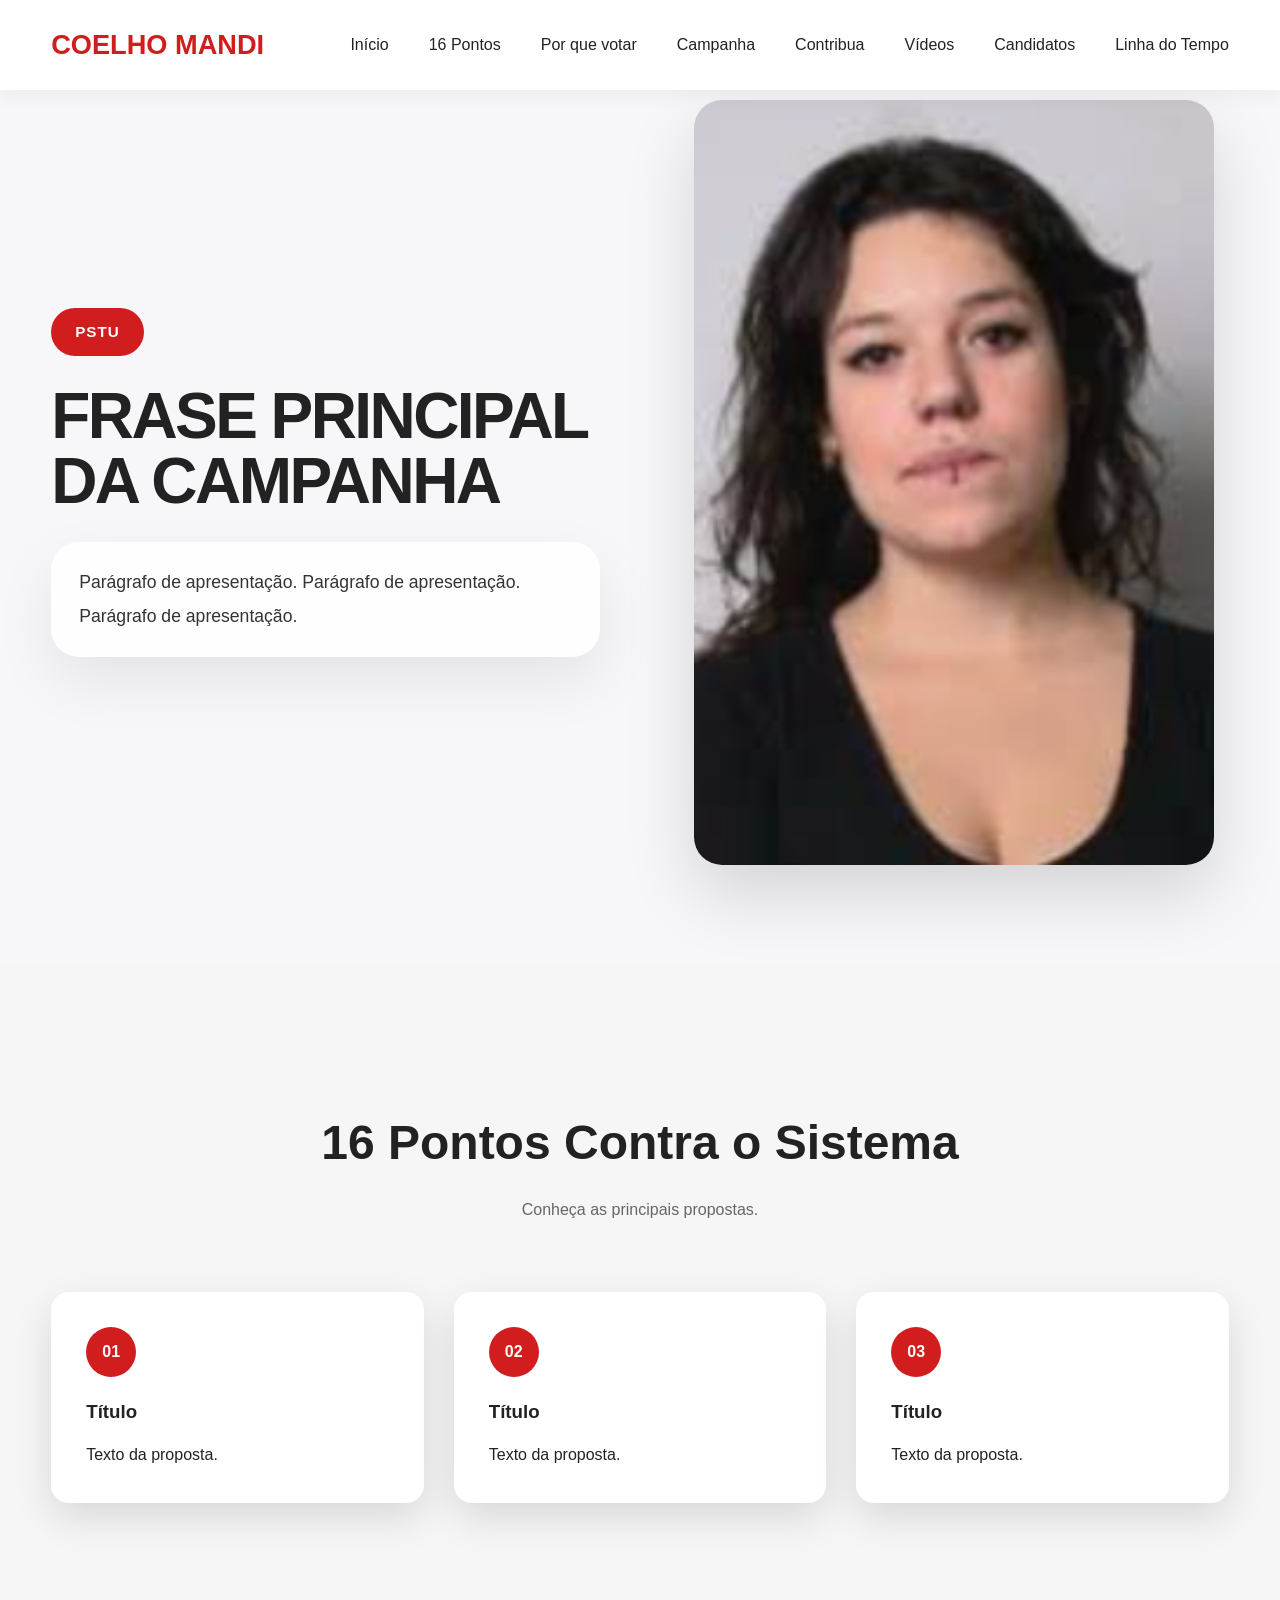
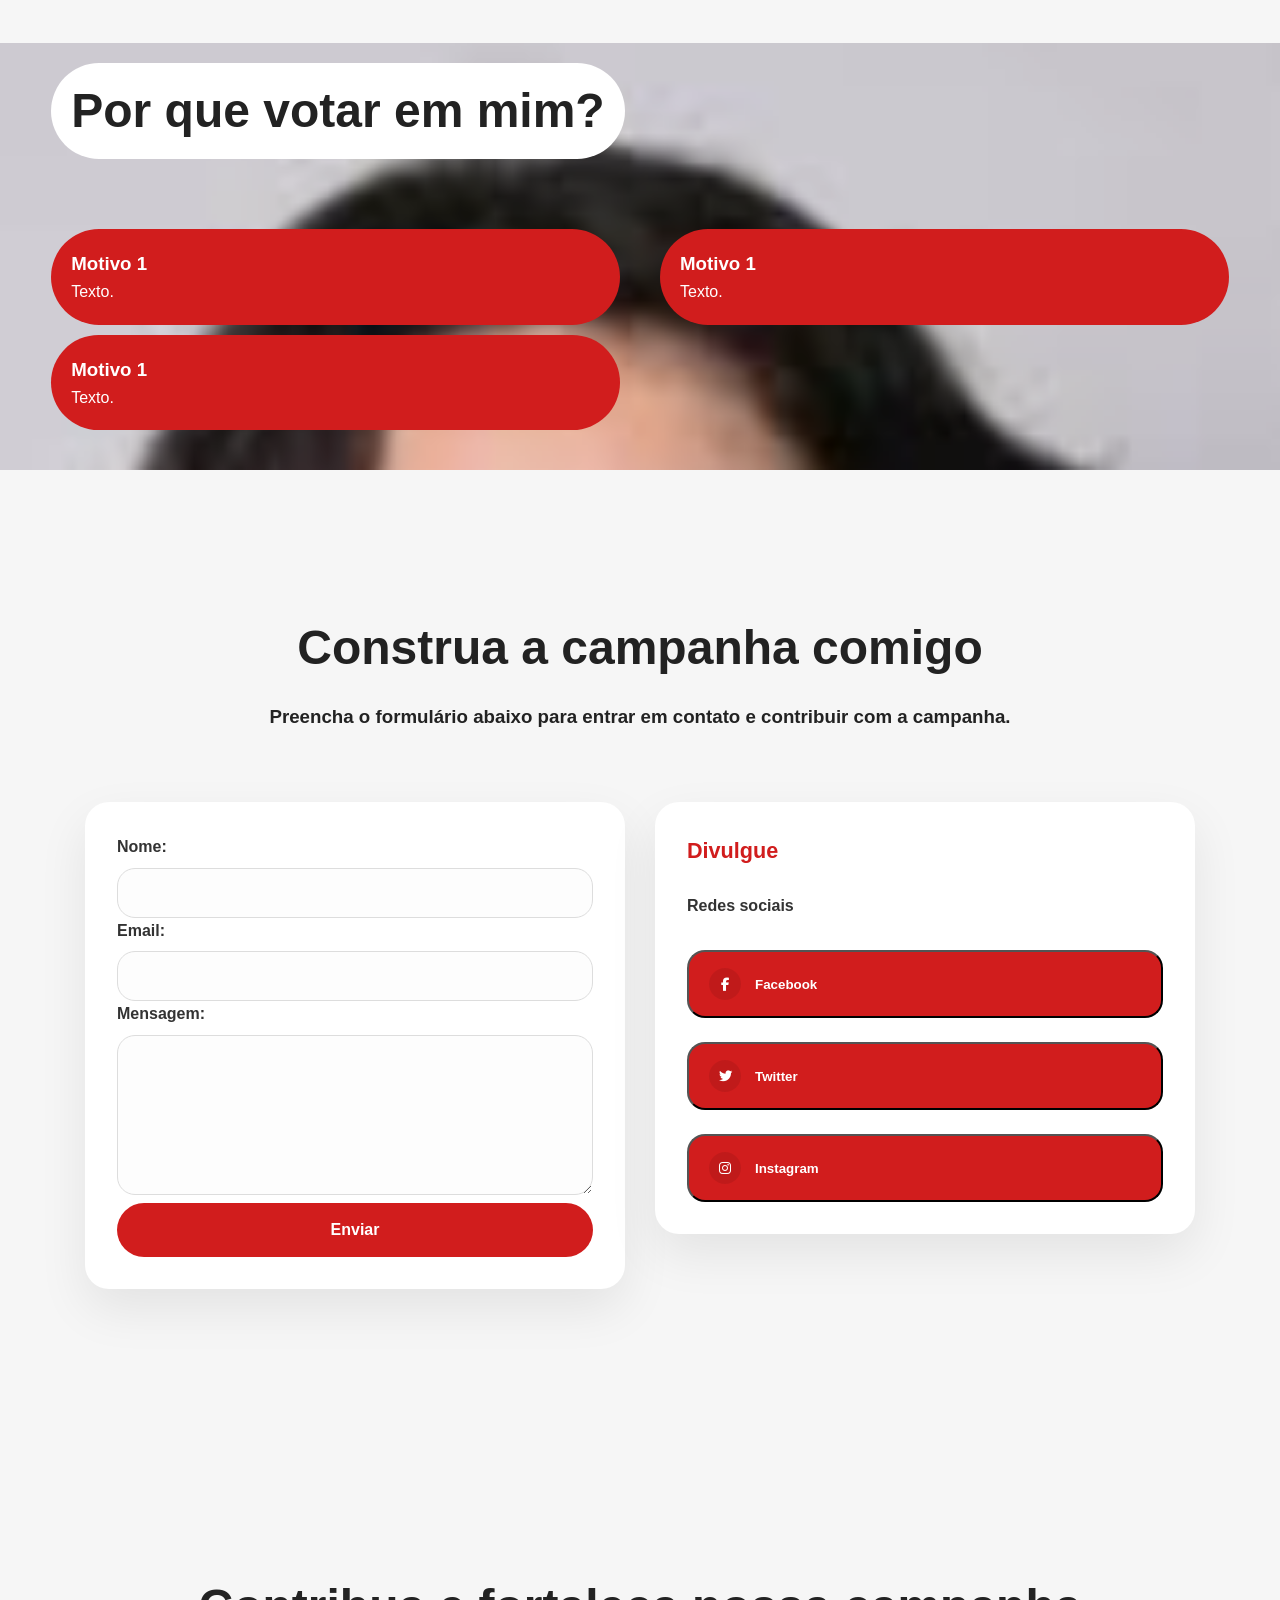
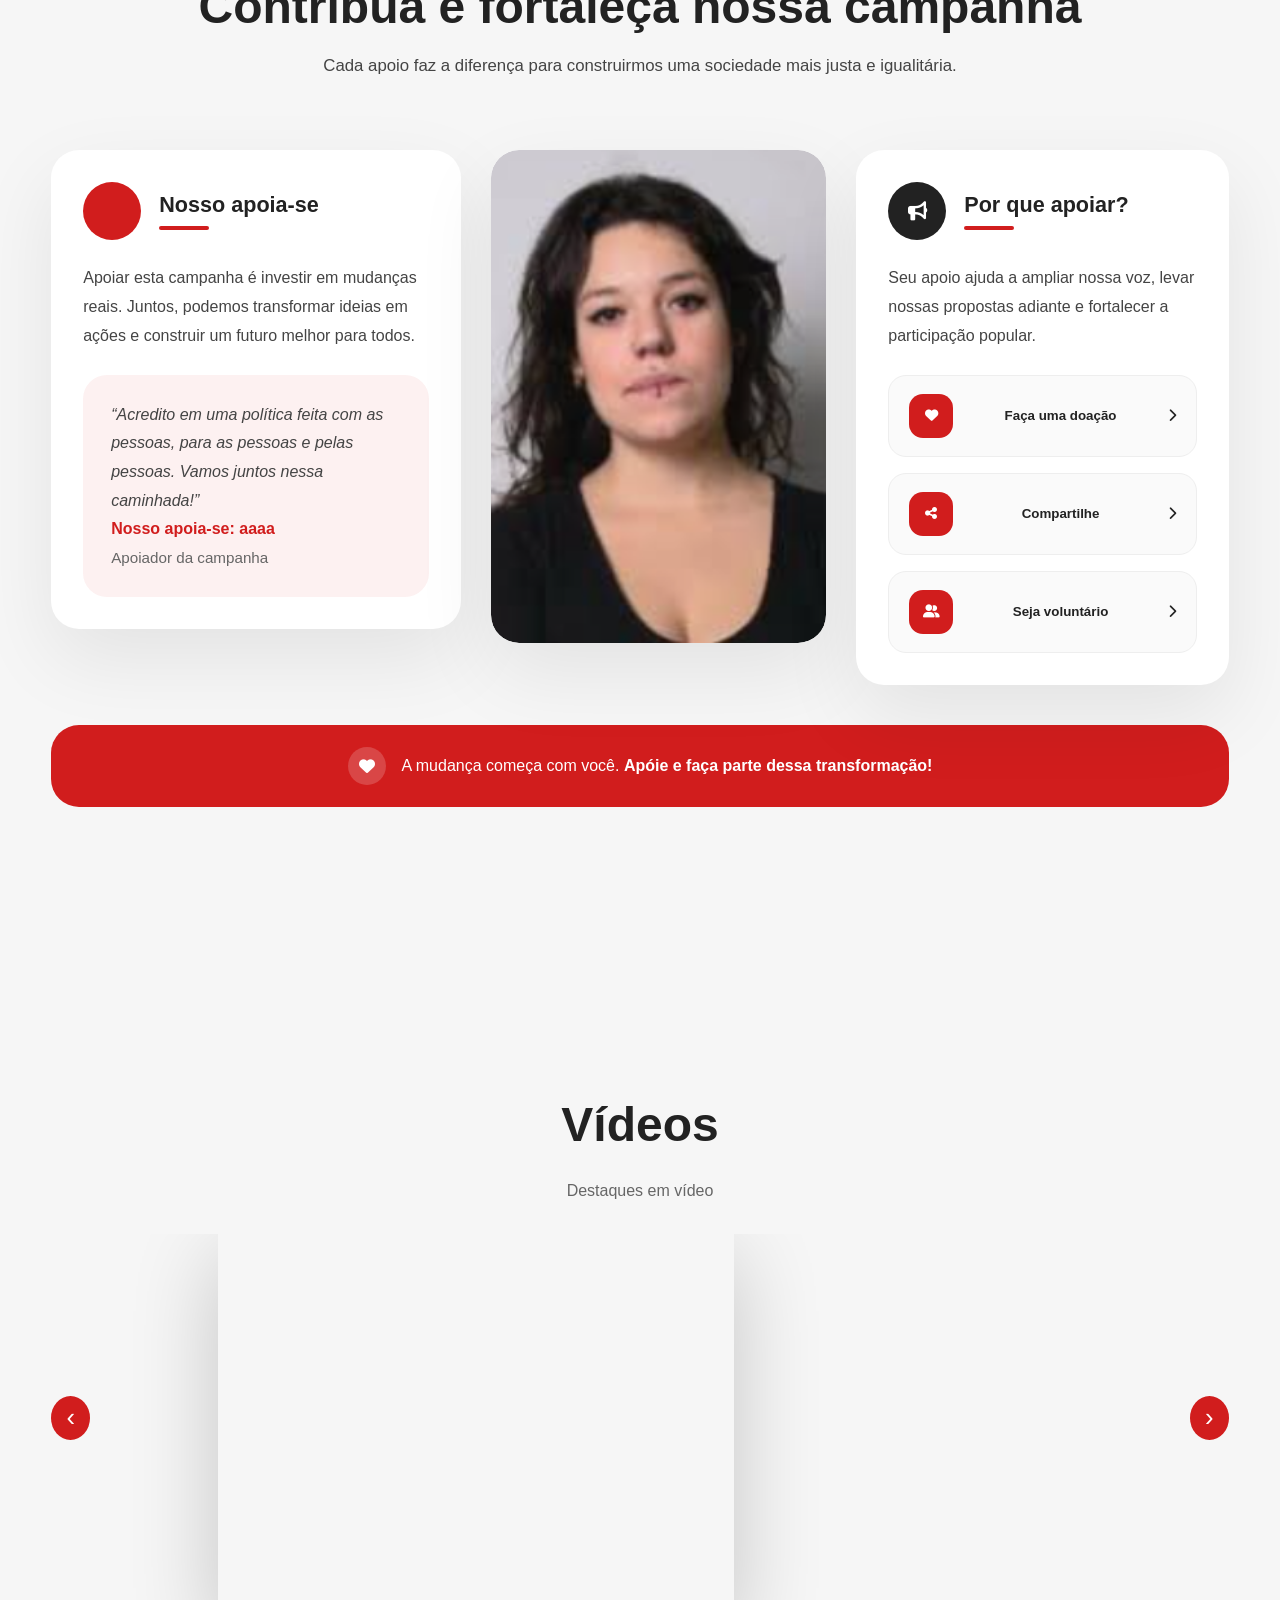
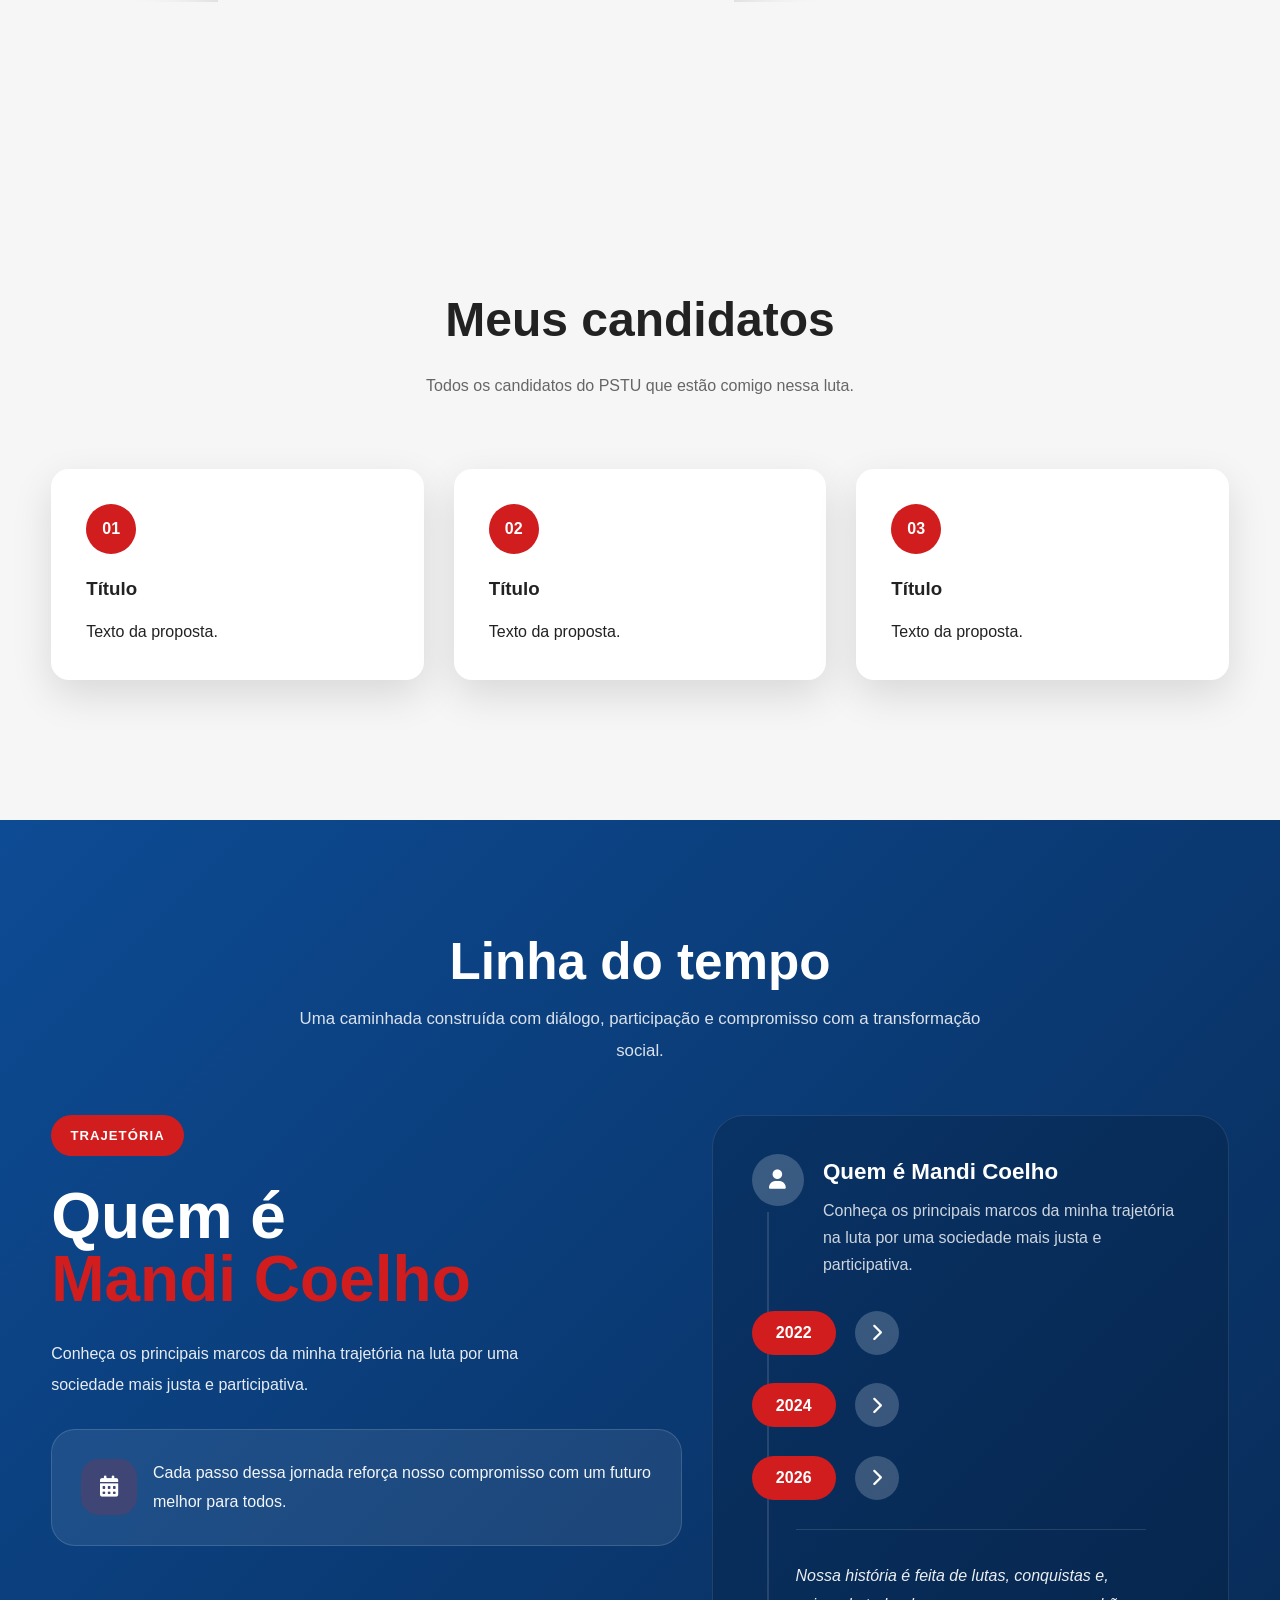
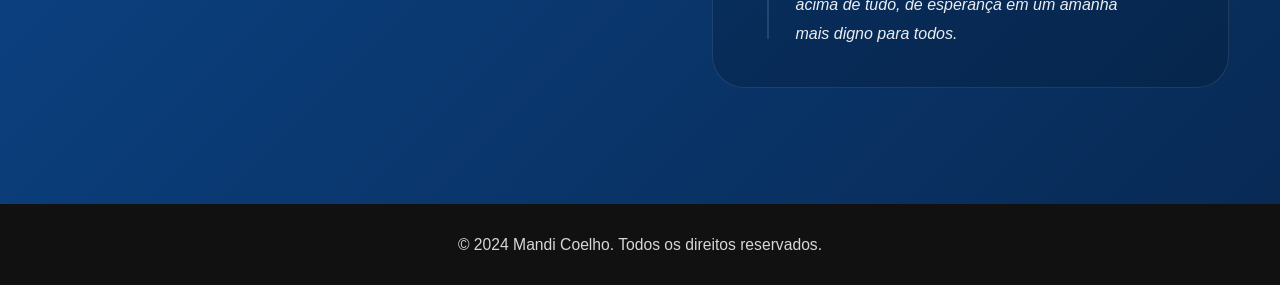
==== commit d41f9f70: "r" ====
--- a/indexNewPage.html
+++ b/indexNewPage.html
@@ -29,7 +29,7 @@
 
                     <li><a href="#campanha">Campanha</a></li>
 
-                    <li><a href="#apoie">Contribua</a></li>
+                    <li><a href="#contribua">Contribua</a></li>
 
                     <li><a href="#videos">Vídeos</a></li>
 
@@ -271,17 +271,20 @@
                 </div>
             </div>
          </div>-->
-        <section id="construa-campanha" class="section">
+        <section id="campanha" class="section">
             <div class="container">
                 <header class="section-header">
                     <h2>
                         Construa a campanha comigo
                     </h2>
+                    <h3>
+                        Preencha o formulário abaixo para entrar em contato e contribuir com a campanha.
+                    </h3>
                 </header>
 
                 <div class="construa-campanha">
                     <div class="construa-campanha-form">
-                        <form>
+                        <form id="contato-form">
                             <label for="nome">Nome:</label>
                             <input type="text" id="nome" name="nome" required>
 
@@ -306,45 +309,71 @@
                     </div>                
             </div>
 
+            
+
+        </section>
+         
+
+        <!-- ========== Contribua e fortaleça nossa campanha ==========  -->
+        <section id="contribua" class="section fortalece-campanha-section">
             <div class="container">
                 <header class="section-header">
                     <h2>
                         Contribua e fortaleça nossa campanha
                     </h2>
-                </header>
-
-                <div class="construa-campanha" style="border-style: solid">
-                    <div style="border-style: solid">
-                        <h3 style="border-style: solid">
-                            Nosso apoia-se:<span>aaaa</span> 
-                        </h3>
-                        <p>aaaaaaaa</p>
-                    </div>
-                    <div style="border-style: solid">
-                        <img src="./img/Mandi.png" alt="Coelho Mandi">
-                    </div>
-                </div>
-            </div>
-
-        </section>
-         
-
-        <!-- ========== Contribua e fortaleça nossa campanha ========== 
-        <div>
-            <div>
-                <h2>Contribua e fortaleça nossa campanha</h2>
-            </div>
-            <div>
-                <div>
-                    <h3>Nosso apoia-se:<span>aaaa</span> </h3>
-                    <p>aaaaaaaa</p>
-                </div>
-
-                <div>
-                    <img src="./img/Mandi.png">
-                </div>
-            </div>
-        </div>-->
+                    <p>Cada apoio faz a diferença para construirmos uma sociedade mais justa e igualitária.</p>
+                </header>
+
+                <div class="fortalece-campanha-grid">
+                    <article class="fortalece-card fortalece-card-left">
+                        <div class="card-top">
+                            <div class="card-icon card-icon-primary">
+                                <i class="fa-solid fa-hands-holding-heart"></i>
+                            </div>
+                            <div>
+                                <h3>Nosso apoia-se</h3>
+                                <span class="card-divider"></span>
+                            </div>
+                        </div>
+                        <p>Apoiar esta campanha é investir em mudanças reais. Juntos, podemos transformar ideias em ações e construir um futuro melhor para todos.</p>
+                        <div class="quote-card">
+                            <p class="quote-text">“Acredito em uma política feita com as pessoas, para as pessoas e pelas pessoas. Vamos juntos nessa caminhada!”</p>
+                            <div class="quote-meta">
+                                <strong>Nosso apoia-se: aaaa</strong>
+                                <span>Apoiador da campanha</span>
+                            </div>
+                        </div>
+                    </article>
+
+                    <article class="fortalece-card fortalece-card-image">
+                        <img src="./img/Mandi.png" alt="Mandi Coelho">
+                    </article>
+
+                    <article class="fortalece-card fortalece-card-right">
+                        <div class="card-top">
+                            <div class="card-icon card-icon-secondary">
+                                <i class="fa-solid fa-bullhorn"></i>
+                            </div>
+                            <div>
+                                <h3>Por que apoiar?</h3>
+                                <span class="card-divider"></span>
+                            </div>
+                        </div>
+                        <p>Seu apoio ajuda a ampliar nossa voz, levar nossas propostas adiante e fortalecer a participação popular.</p>
+                        <div class="action-list">
+                            <button class="action-item"><span class="action-icon"><i class="fa-solid fa-heart"></i></span><span>Faça uma doação</span><i class="fa-solid fa-chevron-right"></i></button>
+                            <button class="action-item"><span class="action-icon"><i class="fa-solid fa-share-nodes"></i></span><span>Compartilhe</span><i class="fa-solid fa-chevron-right"></i></button>
+                            <button class="action-item"><span class="action-icon"><i class="fa-solid fa-user-group"></i></span><span>Seja voluntário</span><i class="fa-solid fa-chevron-right"></i></button>
+                        </div>
+                    </article>
+                </div>
+
+                <div class="support-banner">
+                    <span class="banner-icon"><i class="fa-solid fa-heart"></i></span>
+                    <p>A mudança começa com você. <strong>Apóie e faça parte dessa transformação!</strong></p>
+                </div>
+            </div>
+        </section>
 
         <!-- ========== Vídeos do YouTube ========== -->
         <section id="videos" class="videos-section section">
@@ -373,7 +402,7 @@
             </div>
         </section>
         <!-- ========== Meus candidatos ========== -->
-        <section id="meus-candidatos" class="section">
+        <section id="candidatos" class="section">
             <div class="container">
                 <header class="section-header">
                     <h2>
@@ -418,39 +447,64 @@
         </section>
 
         <!-- ========== Linha do tempo ========== -->
-        <!-- Sobre / Trajetória -->
-        <div id="timeline" class="sobre">
-            <header class="section-header">
-                <h2 class="title-header-timeline">
-                    Linha do tempo
-                </h2>
-            </header>
-
-            <div>
-                
-            </div>
-            
-            <div class="sobre-container">
-                <div class="sobre-texto">
-                    <h2>Quem é <span>Mandi Coelho</span></h2>
-                    <p>Texto.</p>
-                    <p>Texto</p>
-                    <div class="timeline-item">
-                        <span class="timeline-ano">2022</span>
-                        <span class="timeline-texto">Pré-candidata a Deputada Estadual de São Paulo.</span>
-                    </div>
-                    <div class="timeline-item">
-                        <span class="timeline-ano">2024</span>
-                        <span class="timeline-texto">Pré-candidata a Vereadora de São Paulo</span>
-                    </div>
-                    <div class="timeline-item">
-                        <span class="timeline-ano">2026</span>
-                        <span class="timeline-texto">Pré-candidata a Deputada Federal — por um mandato coletivo e participativo.</span>
-                    </div>
-                </div>
-            </div>
-        </div>
-        </div>
+        <section id="timeline" class="timeline-section">
+            <div class="container">
+                <header class="section-header">
+                    <h2>Linha do tempo</h2>
+                    <p>Uma caminhada construída com diálogo, participação e compromisso com a transformação social.</p>
+                </header>
+
+                <div class="timeline-grid">
+                    <div class="timeline-intro">
+                        <span class="timeline-badge">Trajetória</span>
+                        <h2>Quem é <span>Mandi Coelho</span></h2>
+                        <p>Conheça os principais marcos da minha trajetória na luta por uma sociedade mais justa e participativa.</p>
+                        <div class="timeline-highlight">
+                            <span class="highlight-icon"><i class="fa-solid fa-calendar-days"></i></span>
+                            <p>Cada passo dessa jornada reforça nosso compromisso com um futuro melhor para todos.</p>
+                        </div>
+                    </div>
+
+                    <div class="timeline-panel">
+                        <div class="timeline-panel-header">
+                            <span class="panel-icon"><i class="fa-solid fa-user"></i></span>
+                            <div>
+                                <h3>Quem é Mandi Coelho</h3>
+                                <p>Conheça os principais marcos da minha trajetória na luta por uma sociedade mais justa e participativa.</p>
+                            </div>
+                        </div>
+
+                        <div class="timeline-step">
+                            <span class="timeline-year">2022</span> <span class="timeline-icon"><i class="fa-solid fa-chevron-right"></i></span>
+                            <div class="timeline-copy">
+                                <h4>Pré-candidata a Deputada Estadual de São Paulo</h4>
+                                <p>Primeiro passo na construção de um projeto coletivo e popular para transformar realidades.</p>
+                            </div>
+                        </div>
+
+                        <div class="timeline-step">
+                            <span class="timeline-year">2024</span> <span class="timeline-icon"><i class="fa-solid fa-chevron-right"></i></span>
+                            <div class="timeline-copy">
+                                <h4>Pré-candidata a Vereadora de São Paulo</h4>
+                                <p>Seguindo firme na defesa dos direitos da população e na construção de políticas públicas efetivas.</p>
+                            </div>
+                        </div>
+
+                        <div class="timeline-step">
+                            <span class="timeline-year">2026</span> <span class="timeline-icon"><i class="fa-solid fa-chevron-right"></i></span>
+                            <div class="timeline-copy">
+                                <h4>Pré-candidata a Deputada Federal</h4>
+                                <p>Por um mandato coletivo e participativo, colocado a serviço do povo e das lutas populares.</p>
+                            </div>
+                        </div>
+
+                        <div class="timeline-quote-footer">
+                            Nossa história é feita de lutas, conquistas e, acima de tudo, de esperança em um amanhã mais digno para todos.
+                        </div>
+                    </div>
+                </div>
+            </div>
+        </section>
 
         <!-- ========== Footer ========== -->
          <section class="footer">
@@ -462,26 +516,68 @@
     </main>
 
     <script>
-    document.addEventListener('DOMContentLoaded', function(){
+    document.addEventListener('DOMContentLoaded', function() {
+        const form = document.querySelector('#contato-form');
+        if (form) {
+            form.addEventListener('submit', async (event) => {
+                event.preventDefault();
+                const data = new FormData(form);
+                const body = Object.fromEntries(data.entries());
+
+                try {
+                    const res = await fetch('http://localhost:3000/send-email', {
+                        method: 'POST',
+                        headers: { 'Content-Type': 'application/json' },
+                        body: JSON.stringify(body),
+                    });
+
+                    if (!res.ok) {
+                        const error = await res.json().catch(() => null);
+                        const message = error?.error || 'Falha ao enviar o formulário. Tente novamente.';
+                        alert(message);
+                        return;
+                    }
+
+                    alert('Mensagem enviada com sucesso!');
+                    form.reset();
+                } catch (error) {
+                    console.error('Erro ao enviar formulário:', error);
+                    alert('Não foi possível enviar a mensagem. Verifique se o servidor está rodando.');
+                }
+            });
+        }
+
         const track = document.querySelector('.carousel-track');
         const prev = document.querySelector('.carousel-btn.prev');
         const next = document.querySelector('.carousel-btn.next');
         if(!track) return;
 
-        const slideWidth = () => track.querySelector('.carousel-slide').getBoundingClientRect().width + parseFloat(getComputedStyle(track).gap || 0);
-
-        prev.addEventListener('click', ()=>{
-            track.scrollBy({left: -slideWidth(), behavior:'smooth'});
+        const slides = Array.from(track.querySelectorAll('.carousel-slide'));
+        let currentIndex = 0;
+
+        const centerSlide = (index) => {
+            currentIndex = Math.max(0, Math.min(index, slides.length - 1));
+            slides.forEach((slide, i) => slide.classList.toggle('active', i === currentIndex));
+
+            const currentSlide = slides[currentIndex];
+            currentSlide.scrollIntoView({behavior: 'smooth', inline: 'center', block: 'nearest'});
+        };
+
+        prev.addEventListener('click', () => {
+            centerSlide(currentIndex - 1);
         });
-        next.addEventListener('click', ()=>{
-            track.scrollBy({left: slideWidth(), behavior:'smooth'});
+
+        next.addEventListener('click', () => {
+            centerSlide(currentIndex + 1);
         });
 
         // Optional: make arrow keys control carousel
-        document.addEventListener('keydown', (e)=>{
+        document.addEventListener('keydown', (e) => {
             if(e.key === 'ArrowLeft') prev.click();
             if(e.key === 'ArrowRight') next.click();
         });
+
+        centerSlide(currentIndex);
     });
     </script>
 
--- a/styleNew2.css
+++ b/styleNew2.css
@@ -33,8 +33,8 @@
     box-sizing:border-box;
 }
 
-html{
-    scroll-behavior:smooth;
+html, main, body{
+    scroll-behavior: smooth;
 }
 
 body{
@@ -400,138 +400,683 @@
 
 /* ============ Construa campanha comigo ============ */
 .construa-campanha{
-  display:flex;
-  gap:10%;
-  justify-content:center;
-}
-
+    display:flex;
+    gap:30px;
+    justify-content:center;
+    align-items:flex-start;
+    flex-wrap:wrap;
+}
+
+.construa-campanha-form,
+.construa-campanha-redes{
+    background:#ffffff;
+    border-radius:24px;
+    box-shadow:0 20px 50px rgba(0,0,0,.08);
+    padding:32px;
+    width:min(540px,100%);
+}
 
 .construa-campanha-form{
+    display:flex;
+    flex-direction:column;
+    gap:18px;
+}
+
+.construa-campanha-form h3{
+    color:var(--primary);
+    font-size:1.3rem;
+    margin-bottom:0.5rem;
+}
+
+.construa-campanha-form label{
+    display:block;
+    color:#333;
+    margin-bottom:8px;
+    font-weight:600;
+}
+
+.construa-campanha-form input,
+.construa-campanha-form textarea,
+.construa-campanha-form select{
+    width:100%;
+    padding:15px 18px;
+    border-radius:18px;
+    border:1px solid #ddd;
+    background:#fdfdfd;
+    color:#333;
+    font-size:1rem;
+}
+
+.construa-campanha-form textarea{
+    min-height:160px;
+    resize:vertical;
+}
+
+.construa-campanha-form button{
+    width:100%;
+    padding:18px;
+    border-radius:999px;
+    border:0;
     background:var(--primary);
-    border-radius: 10px;
-    width:50%;
-    margin:0 10px;
-    padding:20px;
+    color:white;
+    font-size:1rem;
+    font-weight:700;
+    cursor:pointer;
+    transition:transform .25s ease, background .25s ease;
+}
+
+.construa-campanha-form button:hover{
+    transform:translateY(-2px);
+    background:var(--primary-dark);
+}
+
+.construa-campanha-redes{
+    display:flex;
+    flex-direction:column;
+    gap:24px;
+}
+
+.construa-campanha-redes h3,
+.construa-campanha-redes h4{
+    margin:0;
+}
+
+.construa-campanha-redes h3{
+    color:var(--primary);
+    font-size:1.35rem;
+}
+
+.construa-campanha-redes h4{
+    color:#333;
+    font-size:1rem;
+    margin-bottom:8px;
+}
+
+.construa-campanha-redes .btn{
+    width:100%;
+    justify-content:flex-start;
+    gap:14px;
+    padding:16px 20px;
+    border-radius:18px;
+    text-align:left;
+}
+
+.construa-campanha-redes .btn i{
+    display:inline-flex;
+    width:32px;
+    height:32px;
+    align-items:center;
+    justify-content:center;
+    border-radius:50%;
+    background:rgba(0,0,0,.08);
+}
+
+.construa-campanha-redes p{
+    color:#555;
+    line-height:1.75;
+    margin:0;
+}
+
+@media (max-width: 900px){
+    .construa-campanha{
+        gap:20px;
+    }
+
+    .construa-campanha-form,
+    .construa-campanha-redes{
+        width:100%;
+        padding:28px;
+    }
+}
+
+@media (max-width: 600px){
+    .construa-campanha{
+        flex-direction:column;
+    }
+
+    .construa-campanha-form,
+    .construa-campanha-redes{
+        padding:24px;
+    }
+}
+
+/* ============ Fortalece campanha section ============ */
+.fortalece-campanha-section .section-header h2{
+    margin-bottom:0.5rem;
+}
+
+.fortalece-campanha-section .section-header p{
+    max-width:700px;
+    margin:0 auto 3rem auto;
+    color:#444;
+    font-size:1.05rem;
+}
+
+.fortalece-campanha-grid{
+    display:grid;
+    grid-template-columns:1.1fr 0.9fr 1fr;
+    gap:30px;
+    align-items:start;
+    margin-bottom:2.5rem;
+}
+
+.fortalece-card{
+    background:white;
+    border-radius:28px;
+    box-shadow:0 30px 80px rgba(0,0,0,.08);
+    padding:32px;
+}
+
+.fortalece-card-left,
+.fortalece-card-right{
+    display:flex;
+    flex-direction:column;
+    gap:24px;
+}
+
+.fortalece-card-image{
+    display:flex;
+    align-items:center;
+    justify-content:center;
+    padding:0;
+    overflow:hidden;
+}
+
+.fortalece-card-image img{
+    width:100%;
+    height:auto;
+    display:block;
+    border-radius:28px;
+    object-fit:cover;
+}
+
+.card-top{
+    display:flex;
+    gap:18px;
+    align-items:center;
+}
+
+.card-icon{
+    width:58px;
+    height:58px;
+    display:flex;
+    align-items:center;
+    justify-content:center;
+    border-radius:50%;
+    color:white;
+    font-size:1.2rem;
+    flex-shrink:0;
+}
+
+.card-icon-primary{
+    background:var(--primary);
+}
+
+.card-icon-secondary{
+    background:#222;
+}
+
+.card-top h3{
+    margin:0;
+    font-size:1.35rem;
+    line-height:1.15;
+}
+
+.card-divider{
+    display:block;
+    width:50px;
+    height:4px;
+    background:var(--primary);
+    margin-top:8px;
+    border-radius:999px;
+}
+
+.fortalece-card p{
+    color:#444;
+    line-height:1.8;
+    margin:0;
+}
+
+.quote-card{
+    background:rgba(209,29,29,.06);
+    border-radius:24px;
+    padding:26px 28px;
+}
+
+.quote-text{
+    margin:0 0 18px 0;
+    font-style:italic;
+    color:#333;
+    line-height:1.8;
+}
+
+.quote-meta strong{
+    display:block;
+    color:var(--primary);
+    margin-bottom:4px;
+}
+
+.quote-meta span{
+    color:#666;
+    font-size:0.95rem;
+}
+
+.action-list{
     display:flex;
     flex-direction:column;
     gap:16px;
 }
 
-.construa-campanha-form label{
+.action-item{
+    display:flex;
+    align-items:center;
+    justify-content:space-between;
+    gap:16px;
+    width:100%;
+    padding:18px 20px;
+    border-radius:18px;
+    border:1px solid #eee;
+    background:#fafafa;
+    color:#222;
+    font-weight:700;
+    cursor:pointer;
+    transition:transform .2s ease, border-color .2s ease, background .2s ease;
+}
+
+.action-item:hover{
+    transform:translateY(-2px);
+    border-color:rgba(209,29,29,.4);
+    background:#fff;
+}
+
+.action-icon{
+    width:44px;
+    height:44px;
+    display:flex;
+    align-items:center;
+    justify-content:center;
+    border-radius:14px;
+    background:var(--primary);
+    color:white;
+    flex-shrink:0;
+}
+
+.support-banner{
+    display:flex;
+    gap:16px;
+    align-items:center;
+    justify-content:center;
+    background:var(--primary);
+    color:white;
+    border-radius:28px;
+    padding:22px 28px;
+    text-align:center;
+}
+
+.banner-icon{
+    width:38px;
+    height:38px;
+    display:flex;
+    align-items:center;
+    justify-content:center;
+    border-radius:50%;
+    background:rgba(255,255,255,.18);
+    color:white;
+    flex-shrink:0;
+}
+
+.support-banner p{
+    margin:0;
+    font-size:1rem;
+    line-height:1.6;
+}
+
+.support-banner strong{
+    color:#fff;
+}
+
+@media (max-width: 1100px){
+    .fortalece-campanha-grid{
+        grid-template-columns:1fr;
+    }
+
+    .fortalece-card-image{
+        order:-1;
+    }
+}
+
+@media (max-width: 760px){
+    .fortalece-card,
+    .support-banner{
+        padding:24px;
+    }
+
+    .card-top{
+        gap:14px;
+    }
+
+    .card-icon{
+        width:50px;
+        height:50px;
+    }
+
+    .action-item{
+        padding:16px 18px;
+    }
+}
+
+
+
+/* ============ Linha do Tempo ============ */
+.timeline-section{
+    padding: 6rem 0;
+    background: linear-gradient(135deg, #0d4b94 0%, #082a55 100%);
+}
+
+.timeline-section .section-header{
+    max-width: 780px;
+    margin: 0 auto 3rem auto;
+}
+
+.timeline-section .section-header h2{
+    color: #ffffff;
+    font-size: clamp(3.2rem, 4vw, 4.6rem);
+    margin-bottom: 1rem;
+    line-height: 1;
+}
+
+.timeline-section .section-header p{
+    color: rgba(255,255,255,.85);
+    font-size: 1.05rem;
+    margin: 0 auto;
+    max-width: 700px;
+    line-height: 1.9;
+}
+
+.timeline-grid{
+    display:grid;
+    grid-template-columns: minmax(280px,1.1fr) minmax(320px,0.9fr);
+    gap: 30px;
+    max-width: 1200px;
+    margin: 0 auto;
+}
+
+.timeline-intro{
+    display:flex;
+    flex-direction:column;
+    gap: 1.8rem;
+    color: #fff;
+}
+
+.timeline-badge{
+    display:inline-flex;
+    align-items:center;
+    justify-content:center;
+    width:max-content;
+    padding: 0.65rem 1.2rem;
+    border-radius:999px;
+    background: var(--primary);
+    color: #fff;
+    font-weight: 700;
+    text-transform: uppercase;
+    letter-spacing: 0.08em;
+    font-size: 0.82rem;
+}
+
+.timeline-intro h2{
+    font-size: clamp(3rem, 6vw, 4rem);
+    margin: 0;
+    line-height: 0.98;
+}
+
+.timeline-intro h2 span{
     display:block;
-    color:var(--white);
-    margin-bottom:6px;
-}
-
-.construa-campanha-form input,
-.construa-campanha-form textarea,
-.construa-campanha-form select,
-.construa-campanha-form button{
-    width:100%;
-    box-sizing:border-box;
-}
-
-.construa-campanha-redes{
-
-    display:flex;
-
-    flex-direction:column;
-
-    margin:0 10px;
-
-    background: #666;
-    gap:20px;
-
-}
-
-.construa-campanha p{
-    background:var(--primary);
-
-    height: 70%;
-    margin-top: 20px;
-
-    display: flex;
-    align-items: center;    /* vertical centering */
-    justify-content: center;/* horizontal centering */
-    text-align: center;     /* for multiline text inside */
-    padding: 20px;
-}
-
-
-/* Right-aligned timeline (sobre) */
-.sobre{
+    color: #d11d1d;
+}
+
+.timeline-intro p{
+    color: rgba(255,255,255,.9);
+    line-height: 1.9;
+    max-width: 520px;
+    margin: 0;
+}
+
+.timeline-highlight{
+    display:flex;
+    gap: 1rem;
+    padding: 1.8rem;
+    background: rgba(255,255,255,.08);
+    border: 1px solid rgba(255,255,255,.14);
+    border-radius: 24px;
+    align-items:flex-start;
+}
+
+.highlight-icon{
+    min-width: 56px;
+    min-height: 56px;
+    display:flex;
+    align-items:center;
+    justify-content:center;
+    border-radius: 18px;
+    background: rgba(209,29,29,.18);
+    color: #fff;
+    font-size: 1.3rem;
+}
+
+.timeline-highlight p{
+    color: rgba(255,255,255,.95);
+    margin: 0;
+    line-height: 1.8;
+}
+
+.timeline-panel{
     position:relative;
-}
-.sobre-container{
+    background: rgba(0,0,0,.15);
+    border: 1px solid rgba(255,255,255,.1);
+    border-radius: 32px;
+    padding: 2.4rem;
+    overflow:hidden;
+}
+
+.timeline-panel::before{
+    content: '';
     position:absolute;
-    right:0;
-    top:50%;
-    transform:translateY(-50%);
-    width:45%;
-    max-width:520px;
-    padding-left:20px;
-}
-.sobre-texto{
-    text-align:left;
-    justify-self: left;
-}
-
-/* ============ Meus candidatos ============ */
-.candidatos-container{
+    top: 6rem;
+    bottom: 3rem;
+    left: 54px;
+    width: 2px;
+    background: rgba(255,255,255,.12);
+}
+
+.timeline-panel-header{
+    display:flex;
+    gap: 1.2rem;
+    align-items:flex-start;
+    margin-bottom: 2rem;
+}
+
+.panel-icon{
+    width: 52px;
+    height: 52px;
+    display:flex;
+    align-items:center;
+    justify-content:center;
+    border-radius: 50%;
+    background: rgba(255,255,255,.2);
+    color: white;
+    font-size: 1.2rem;
+    flex-shrink: 0;
+}
+
+.timeline-panel-header h3{
+    margin: 0 0 0.45rem;
+    font-size: 1.4rem;
+    color: #fff;
+}
+
+.timeline-panel-header p{
+    margin: 0;
+    color: rgba(255,255,255,.8);
+    line-height: 1.7;
+}
+
+.timeline-step{
+    position: relative;
     display:grid;
-
-    grid-template-columns:repeat(auto-fit,minmax(280px,1fr));
-
-    gap:30px;
-}
-
-/* ============ Linha do Tempo ============ */
-.sobre{
-    padding: 5rem 0rem 5rem 0rem;
-    background: rgb(87, 177, 219);
-}
-.sobre-container{
-    max-width: 1100px;
-    margin: 0 auto;
-    display:flex;
-    justify-content: flex-start;
-    gap: 0rem;
-    background: rgb(32, 72, 90);
-}
-
-.sobre-texto h2{
-    font-size: 1.8rem;
-    max-width:640px;
-    text-align:left;
-}
-.sobre-texto p{
-    color:var(--primary)
-}
-
-/*Timeline*/
-.timeline-item{
-            display: flex;
-            gap: 1rem;
-            margin-bottom: 1.2rem;
-            align-items: flex-start;
-}
-
-.timeline-ano{
-            background: var(--primary);
-            color: var(--white);
-            font-weight: 800;
-            padding: 0.3rem 0.9rem;
-            border-radius: 50px;
-            font-size: 0.85rem;
-            flex-shrink: 0;
-}
-
-.timeline-texto{
-            color: var(--primary);
-            font-size: 0.95rem;
-}
-
-/* ========== Vídeos (carousel) ========== */
+    grid-template-columns: auto auto 1fr;
+    gap: 0.75rem 1.2rem;
+    align-items:center;
+    margin-bottom: 1.8rem;
+    padding-left: 0;
+}
+
+.timeline-step:hover{
+    cursor: pointer;
+}
+
+.timeline-step::before{
+    content: '';
+    position:absolute;
+    top: 0.6rem;
+    left: 53px;
+    width: 14px;
+    height: 14px;
+    border-radius: 50%;
+    background: var(--primary);
+    z-index: 1;
+    display: none;
+}
+
+.timeline-icon{
+    width: 44px;
+    height: 44px;
+    display:flex;
+    align-items:center;
+    justify-content:center;
+    border-radius: 50%;
+    background: rgba(255,255,255,.2);
+    color: white;
+    font-size: 1.1rem;
+    transition: transform .25s ease;
+}
+
+.timeline-step:hover .timeline-icon,
+.timeline-step.active .timeline-icon{
+    transform: rotate(90deg);
+}
+
+.timeline-year{
+    display:inline-flex;
+    align-items:center;
+    justify-content:center;
+    width: 84px;
+    min-height: 44px;
+    padding: 0 1rem;
+    border-radius: 999px;
+    background: var(--primary);
+    color: #fff;
+    font-weight: 800;
+    letter-spacing: 0.01em;
+    z-index: 2;
+}
+
+.timeline-copy{
+    opacity: 0;
+    transform: scale(0.95);
+    max-height: 0;
+    overflow: hidden;
+    transition: opacity .25s ease, transform .25s ease, max-height .25s ease;
+}
+
+.timeline-step:hover .timeline-copy{
+    opacity: 1;
+    transform: scale(1);
+    max-height: 500px;
+}
+
+.timeline-copy h4{
+    margin: 0 0 0.4rem;
+    font-size: 1rem;
+    color: #ff5252;
+}
+
+.timeline-copy p{
+    margin: 0;
+    color: rgba(255,255,255,.9);
+    line-height: 1.75;
+}
+
+.timeline-quote-footer{
+    margin-top: 2rem;
+    padding-top: 2rem;
+    border-top: 1px solid rgba(255,255,255,.12);
+    color: rgba(255,255,255,.92);
+    font-style: italic;
+    line-height: 1.8;
+    margin: 0 10%;
+}
+
+@media (max-width: 1024px){
+    .timeline-grid{
+        grid-template-columns: 1fr;
+    }
+
+    .timeline-panel{
+        padding: 2rem;
+    }
+
+    .timeline-panel::before{
+        left: 28px;
+    }
+
+    .timeline-step::before{
+        left: 27px;
+    }
+}
+
+@media (max-width: 680px){
+    .timeline-section{
+        padding: 4.5rem 0;
+    }
+
+    .timeline-intro h2{
+        font-size: 2.7rem;
+    }
+
+    .timeline-grid{
+        gap: 24px;
+    }
+
+    .timeline-highlight{
+        flex-direction: column;
+    }
+
+    .timeline-panel{
+        padding: 1.8rem;
+    }
+
+    .timeline-panel-header{
+        flex-direction: column;
+        align-items:flex-start;
+    }
+
+    .timeline-panel::before{
+        left: 22px;
+    }
+
+    .timeline-step{
+        grid-template-columns: auto 1fr;
+        gap: 1rem;
+    }
+
+    .timeline-year{
+        width: 72px;
+        min-height: 40px;
+        font-size: 0.95rem;
+    }
+}
+
+/*#region ========== Vídeos (carousel) ========== */
 .videos-section .section-header{
     margin-bottom:30px;
 }
@@ -539,18 +1084,36 @@
     position:relative;
     display:flex;
     align-items:center;
+    justify-content:center;
 }
 .carousel-track{
     display:flex;
-    overflow:hidden;
+    overflow-x:auto;
+    overflow-y:hidden;
     scroll-behavior:smooth;
-    gap:20px;
+    gap:30px;
     width:100%;
+    padding-inline: 10vw;
+    scroll-snap-type: x mandatory;
+}
+.carousel-track::-webkit-scrollbar{
+    display:none;
 }
 .carousel-slide{
-    min-width:320px;
-    flex:0 0 60%;
+    min-width:min(60%, 560px);
+    flex:0 0 min(60%, 560px);
     max-width:900px;
+    scroll-snap-align:center;
+    transition: transform 0.3s ease, box-shadow 0.3s ease, opacity 0.3s ease;
+    opacity: 0.75;
+}
+.carousel-slide.active{
+    transform: scale(1.05);
+    box-shadow: 0 30px 80px rgba(0,0,0,.2);
+    opacity: 1;
+}
+.carousel-slide:not(.active){
+    transform: scale(0.96);
 }
 .carousel-slide iframe{
     width:100%;
@@ -575,10 +1138,51 @@
 .carousel-btn.next{margin-left:12px}
 
 @media (max-width:900px){
+    .carousel-track{
+        padding-inline: 5vw;
+    }
     .carousel-slide{flex:0 0 80%;}
     .carousel-slide iframe{height:260px}
 }
 
+@media (max-width:600px){
+    .carousel-track{
+        padding-inline: 3vw;
+    }
+    .carousel-slide{flex:0 0 90%;}
+    .carousel-slide iframe{height:220px}
+}
+
+.footer{
+    background:#111;
+    color:#f3f3f3;
+    padding:28px 0;
+}
+
+.footer .container{
+    display:flex;
+    justify-content:center;
+    align-items:center;
+    text-align:center;
+    padding:0;
+}
+
+.footer p{
+    margin:0;
+    font-size:0.98rem;
+    color:rgba(243,243,243,.88);
+}
+
+@media (max-width: 600px){
+    .footer{
+        padding:24px 0;
+    }
+    .footer .container{
+        flex-direction:column;
+        gap:12px;
+    }
+}
+/*#endregion*/
 
 /* ============ Classes utilitárias ============ */
 .container{
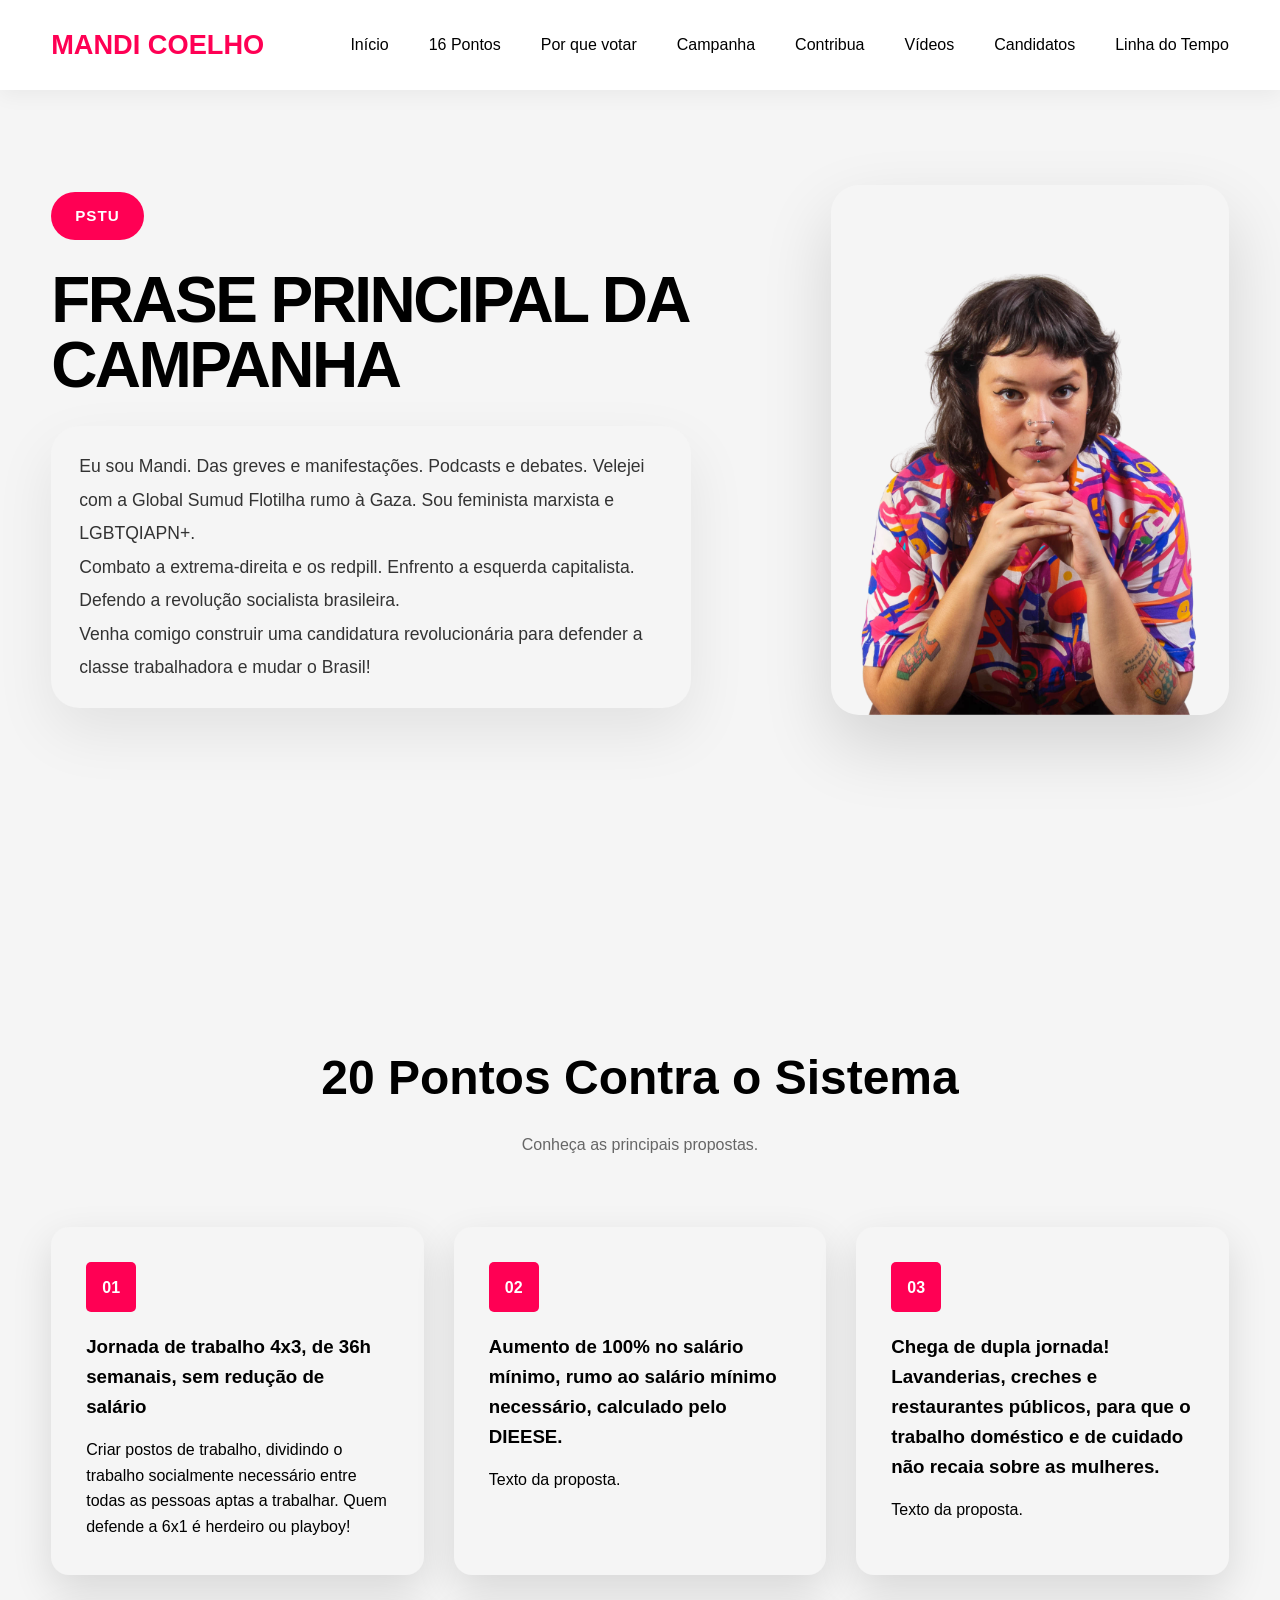
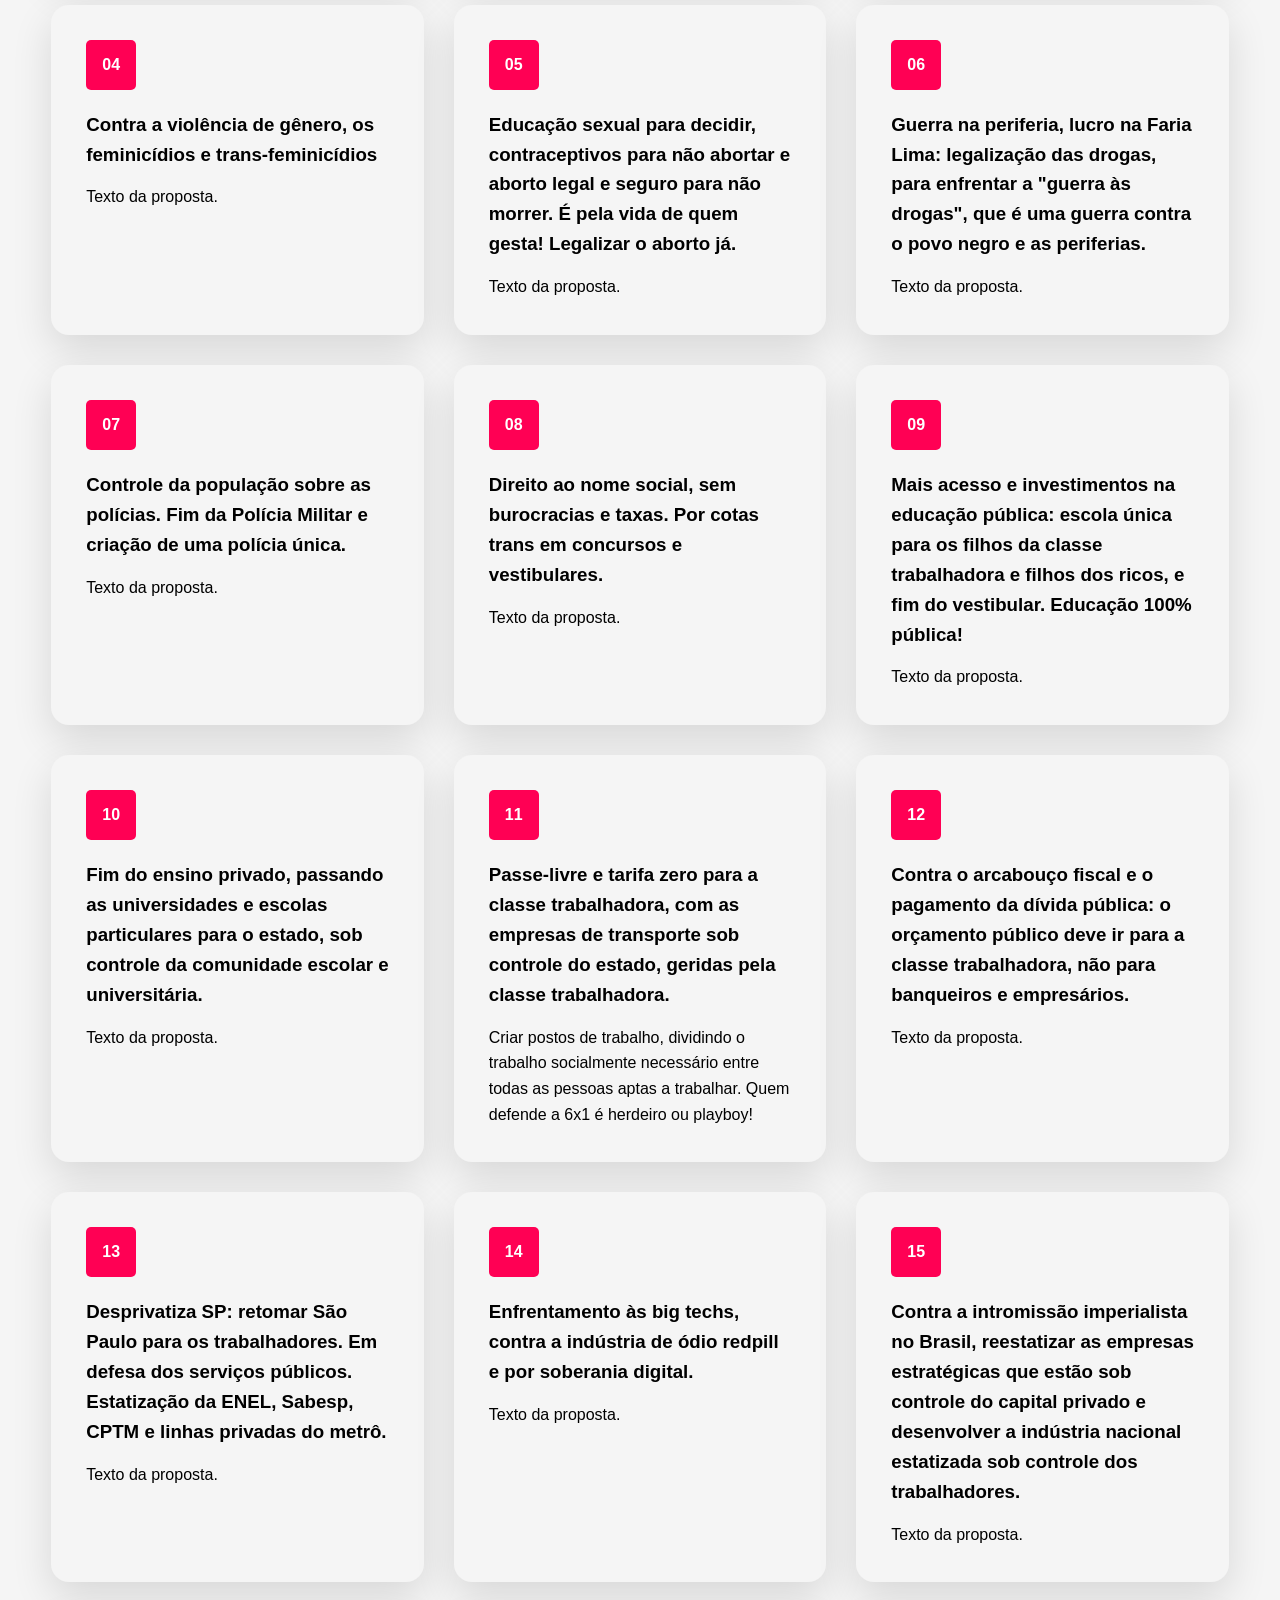
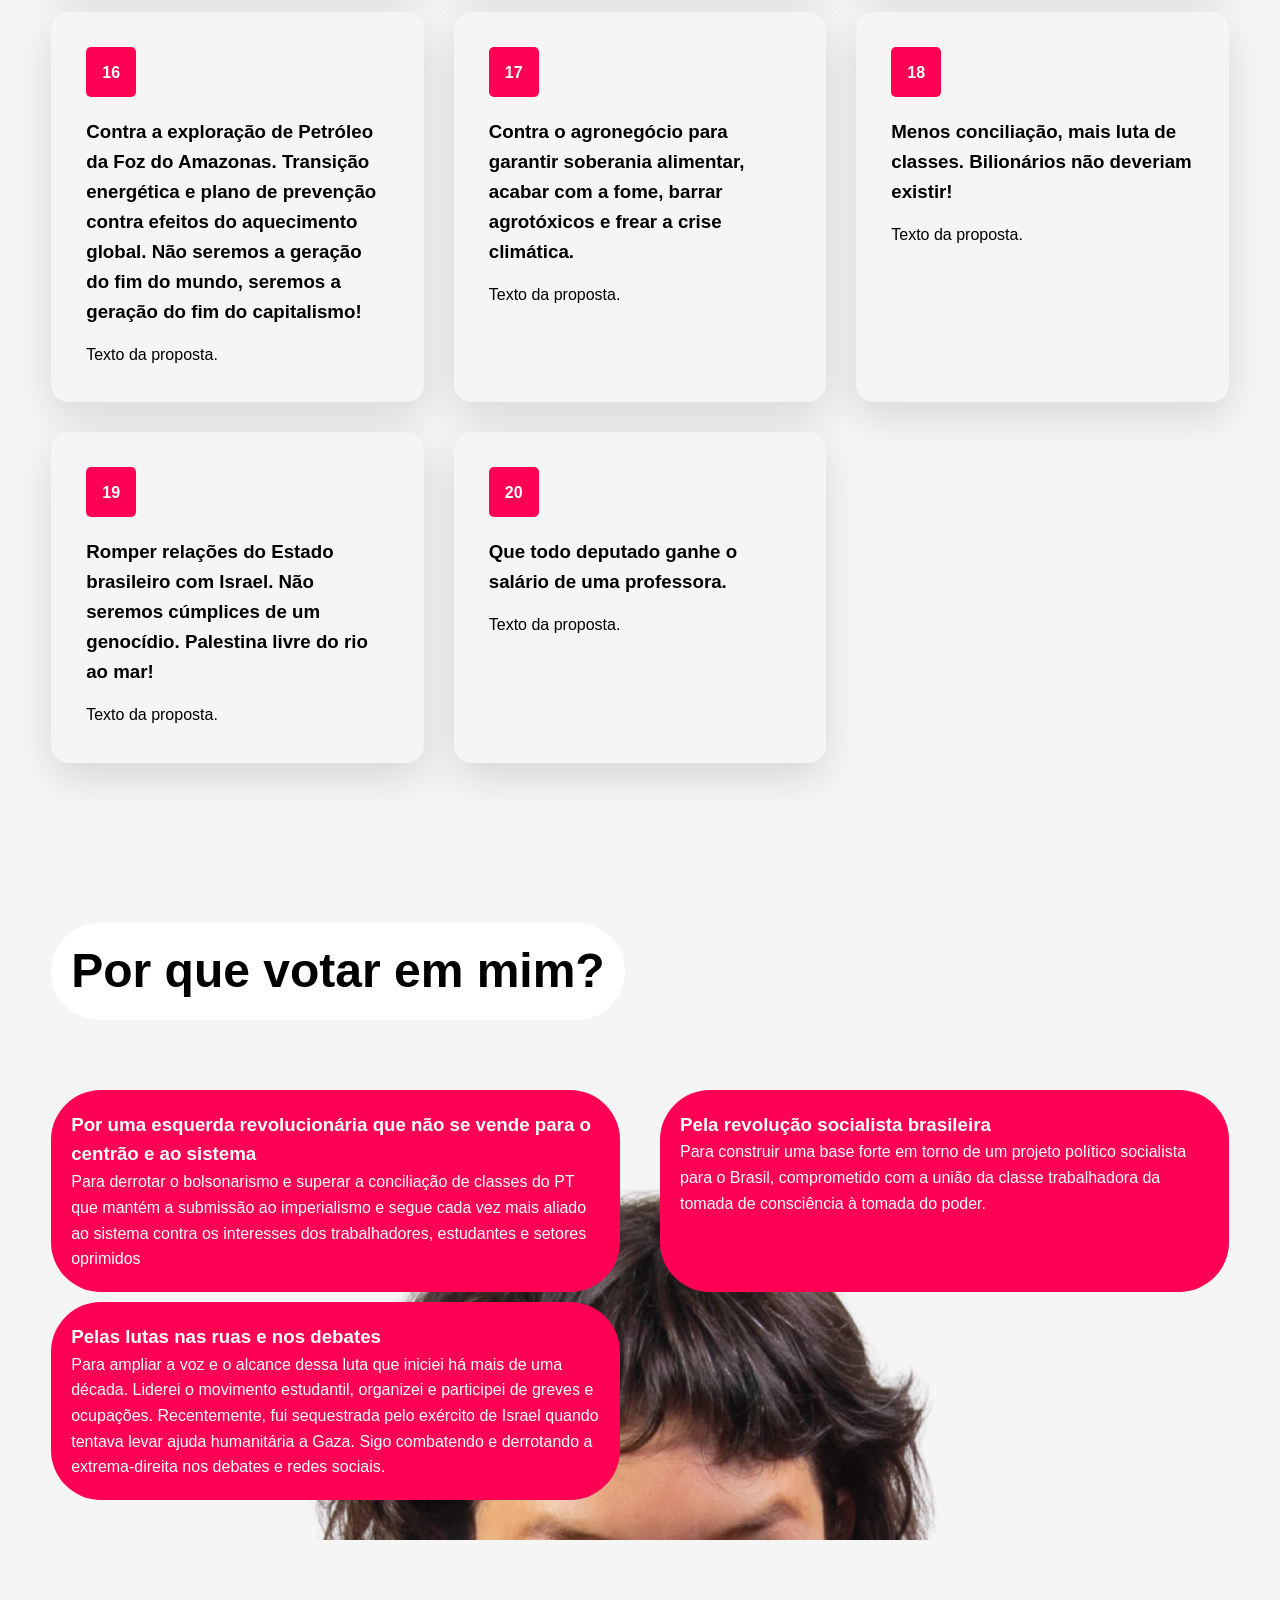
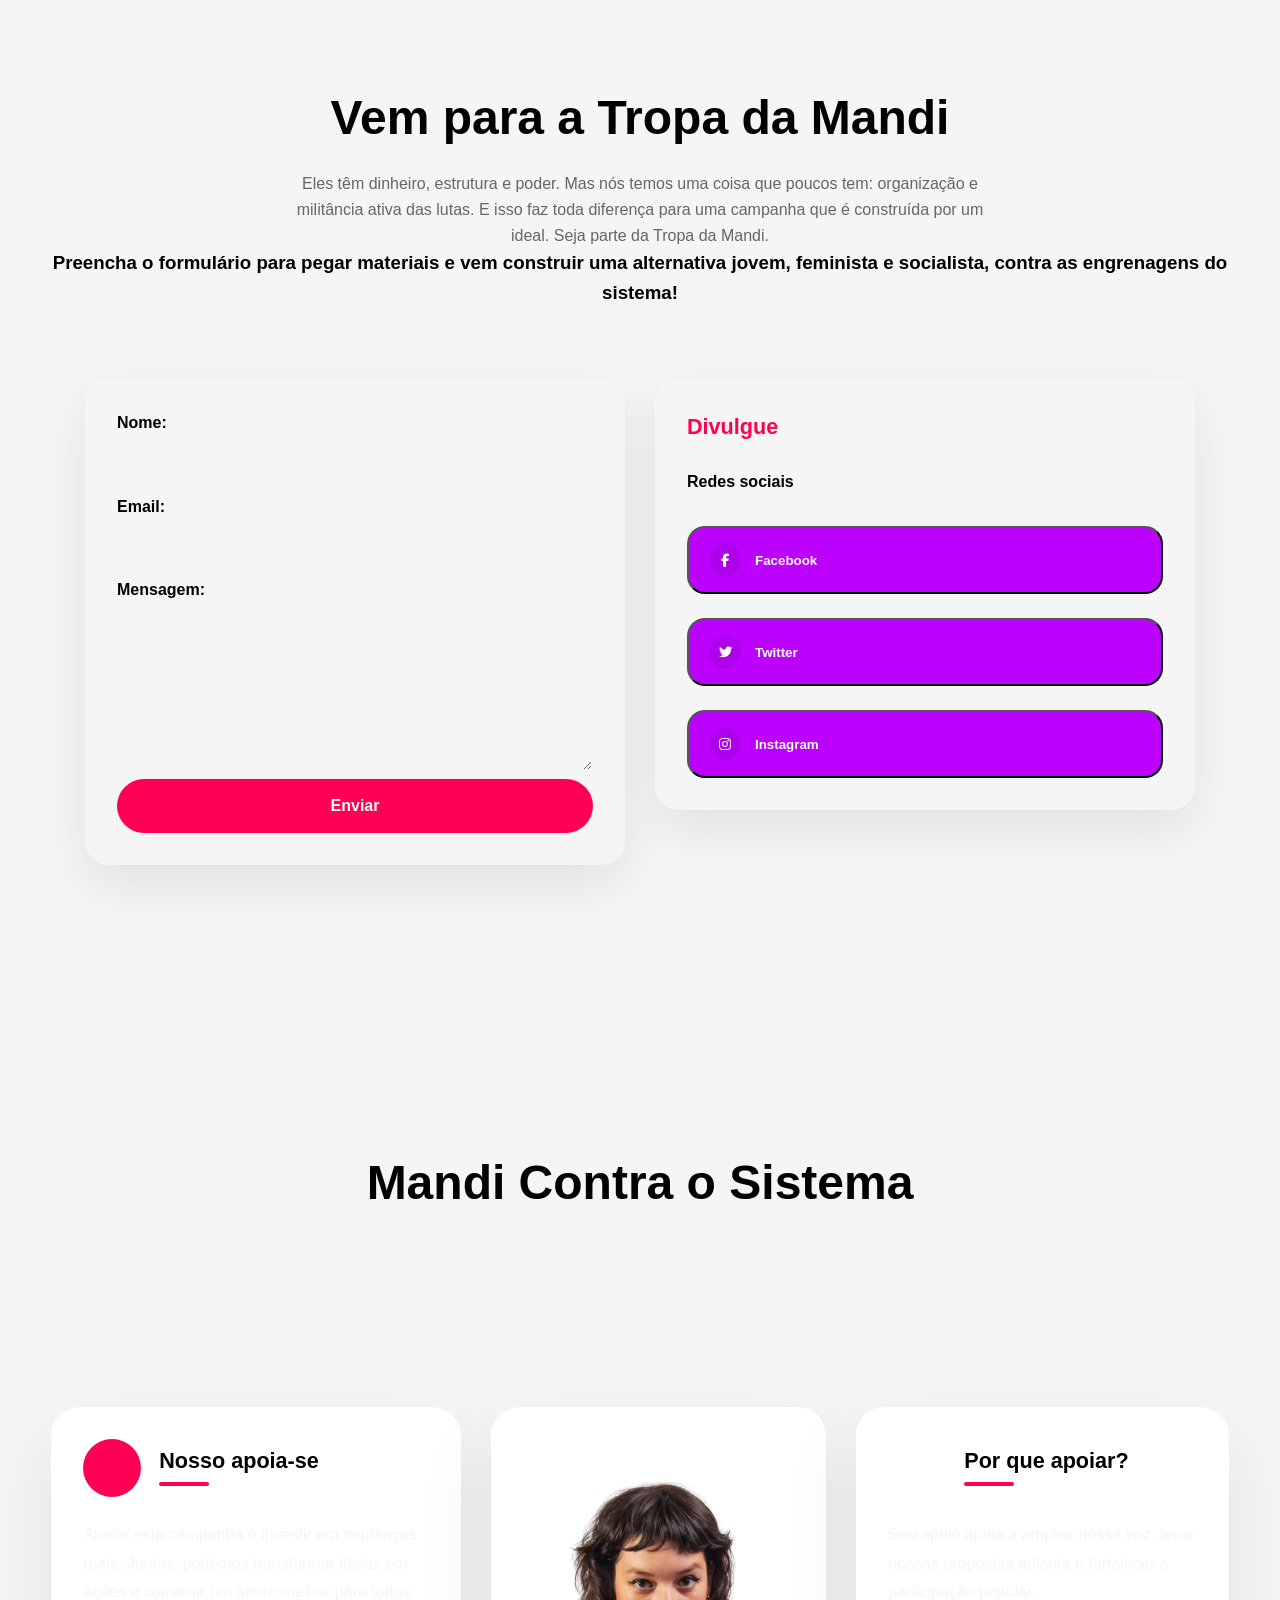
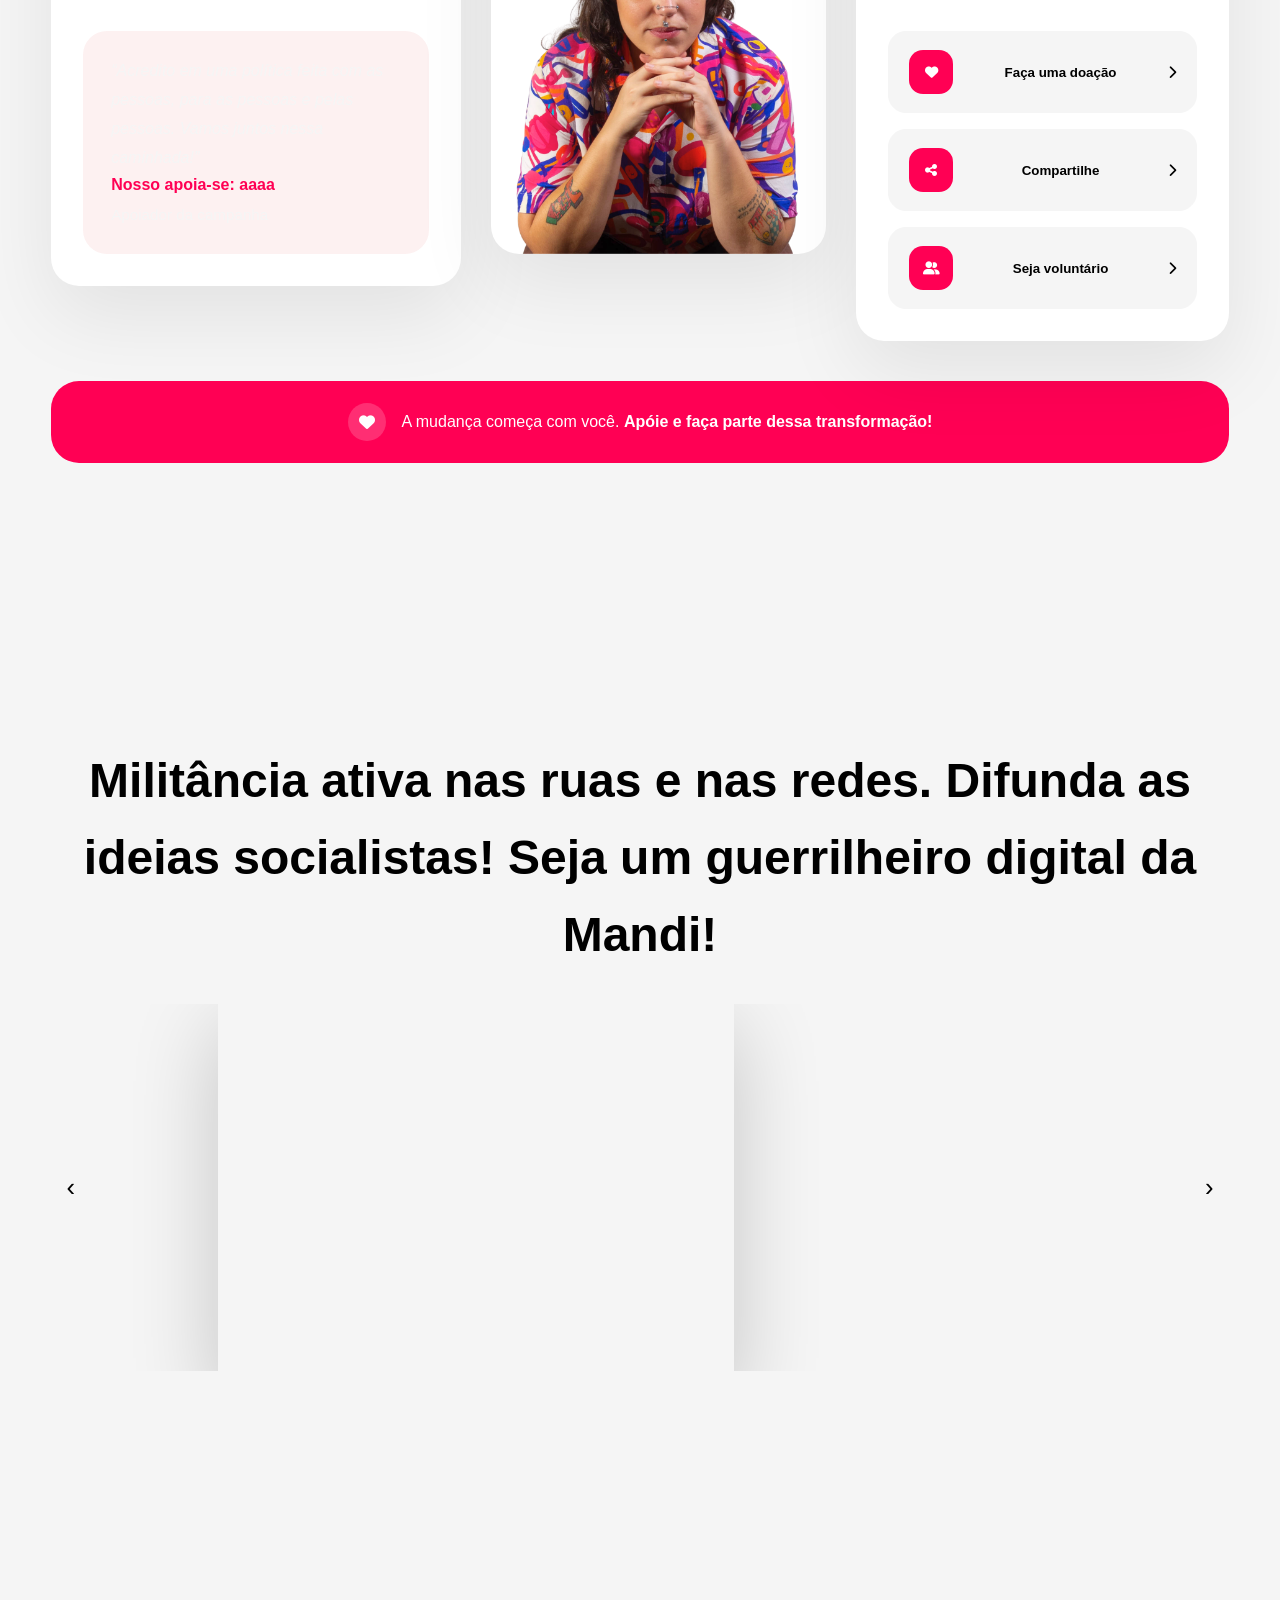
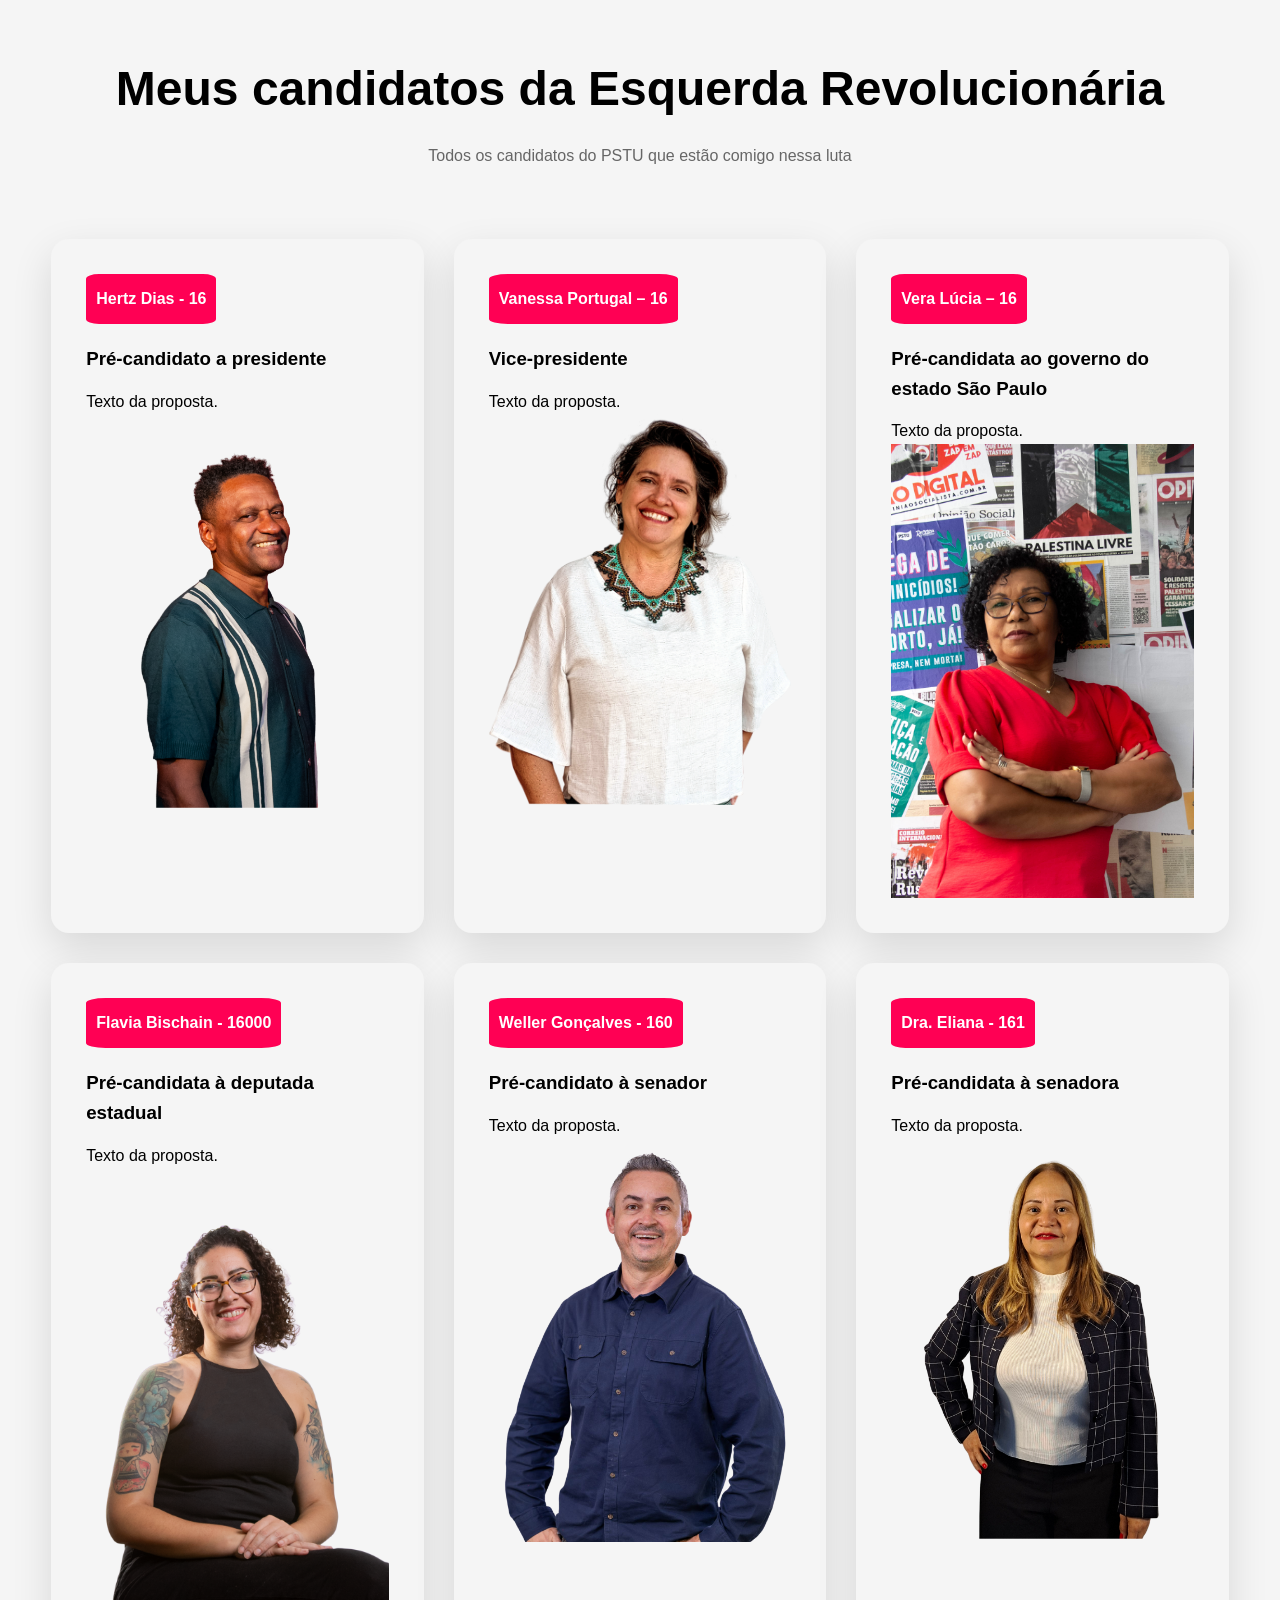
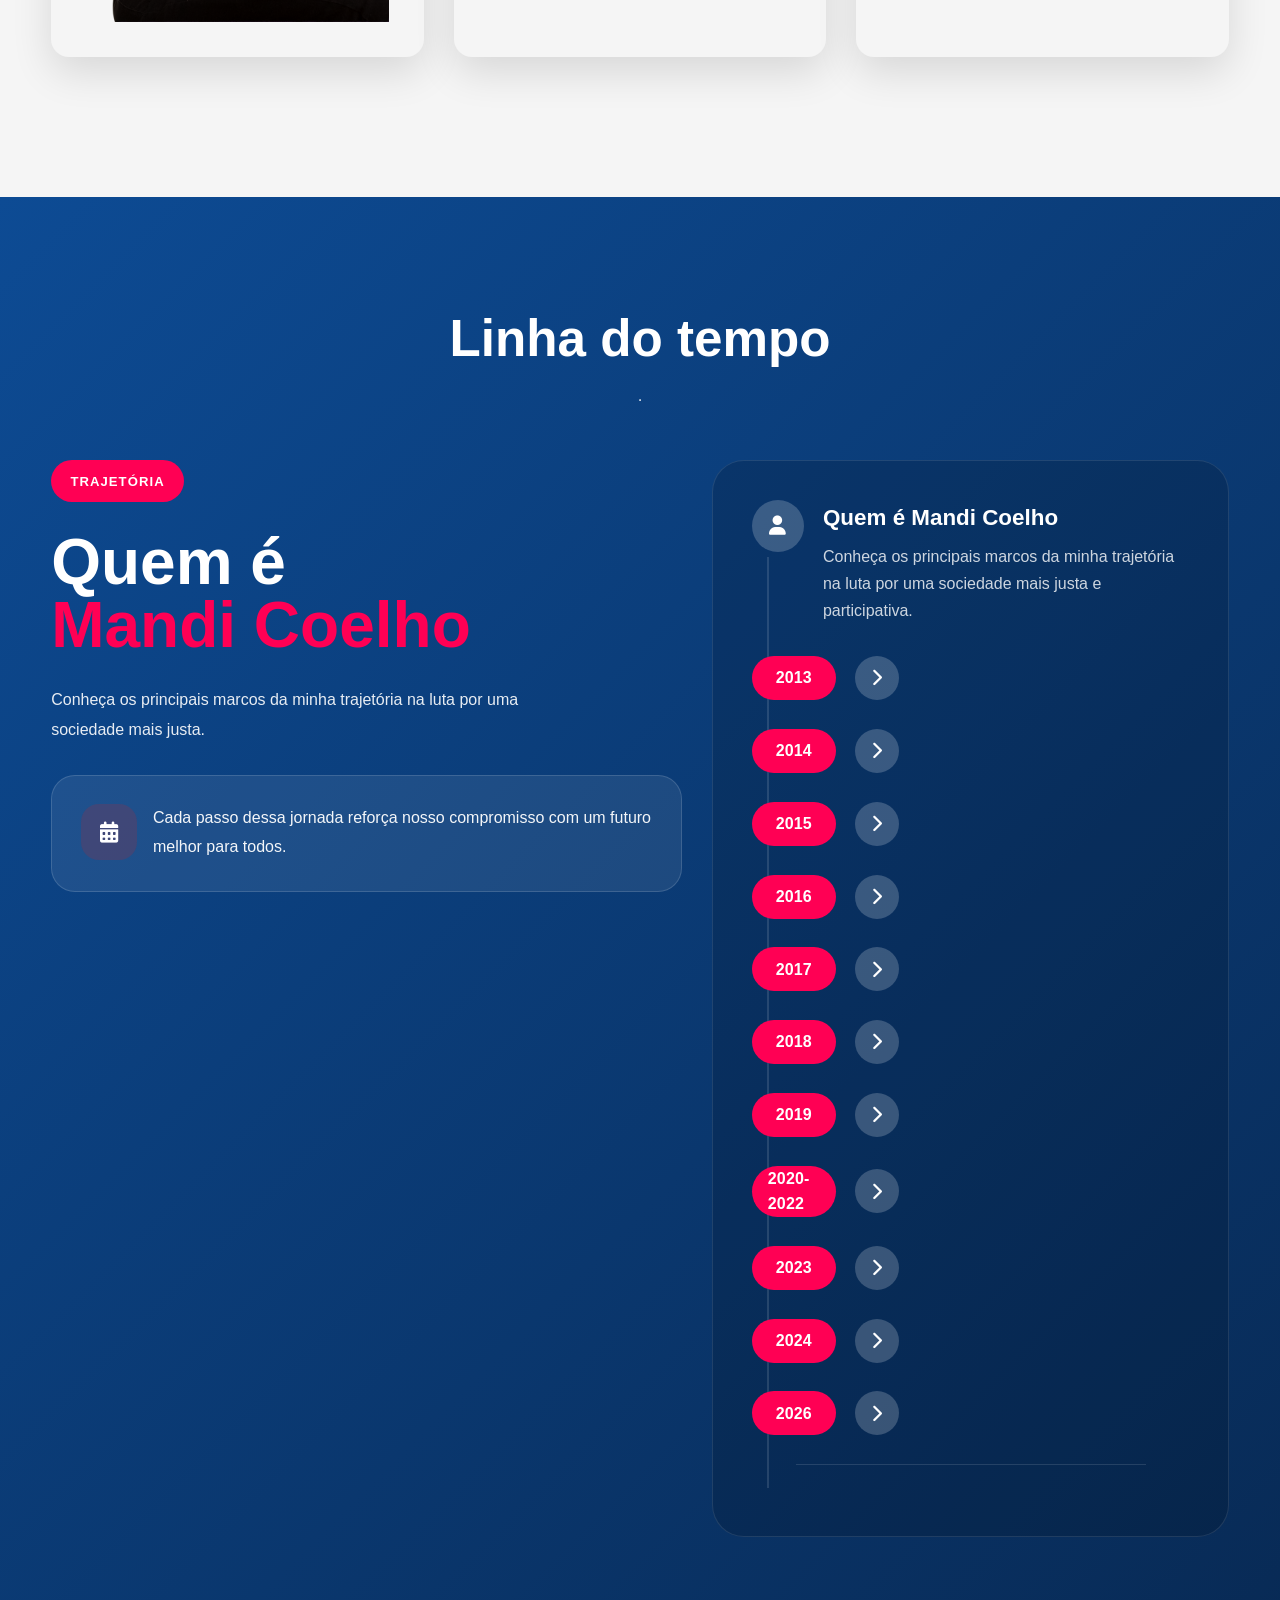
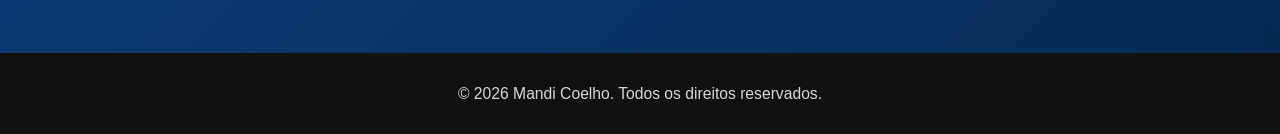
==== commit 2e6040a2: "Update site" ====
--- a/indexNewPage.html
+++ b/indexNewPage.html
@@ -14,7 +14,7 @@
         <div class="container">
 
             <a href="#" class="logo">
-                COELHO MANDI
+                MANDI COELHO
             </a>
 
             <nav class="menu">
@@ -69,7 +69,7 @@
          <section id="inicio" class="hero">
                 <div class="hero-background">
                 </div>
-            <div class="container hero-grid">
+            <div class="container hero-flex">
                 <div class="hero-text">
                     <span class="subtitle">
                         PSTU
@@ -80,9 +80,11 @@
                     </h1>
                     <div class="hero-text-container">
                         <p>
-                            Parágrafo de apresentação.
-                            Parágrafo de apresentação.
-                            Parágrafo de apresentação.
+                            Eu sou Mandi. Das greves e manifestações. Podcasts e debates. Velejei com a Global Sumud Flotilha rumo à Gaza. Sou feminista marxista e LGBTQIAPN+.<br>
+
+                            Combato a extrema-direita e os redpill. Enfrento a esquerda capitalista. Defendo a revolução socialista brasileira.<br>
+
+                            Venha comigo construir uma candidatura revolucionária para defender a classe trabalhadora e mudar o Brasil!<br>
                         </p>
                     </div>
                         <!--
@@ -101,7 +103,7 @@
             </div>
         </section>
 
-        <!-- ========== 16 pontos contra o sistema ========== 
+        <!-- ========== 20 pontos contra o sistema ========== 
          <div class="sistema-pontos-container">
             <div class="pontos-container"> 
                 <div class="pontos-content">
@@ -144,12 +146,12 @@
 
             </div>
          </div>-->
-
+        
         <section id="propostas" class="section propostas">
             <div class="container">
                 <header class="section-header">
                     <h2>
-                        16 Pontos Contra o Sistema
+                        20 Pontos Contra o Sistema
                     </h2>
                     <p>
                         Conheça as principais propostas.
@@ -159,15 +161,17 @@
                 <div class="cards">
                     <article class="card">
                         <span>01</span>
-                        <h3>Título</h3>
-                        <p>
-                            Texto da proposta.
+                        <h3>Jornada de trabalho 4x3, de 36h semanais, sem redução de salário</h3>
+                        <p>
+                            Criar postos de trabalho, dividindo o trabalho socialmente necessário entre todas as pessoas aptas a trabalhar. Quem defende a 6x1 é herdeiro ou playboy!
                         </p>
                     </article>
 
                     <article class="card">
                         <span>02</span>
-                        <h3>Título</h3>
+                        <h3>Aumento de 100% no
+                            salário mínimo, rumo ao salário mínimo necessário, calculado pelo DIEESE.
+                        </h3>
                         <p>
                             Texto da proposta.
                         </p>
@@ -175,15 +179,231 @@
 
                     <article class="card">
                         <span>03</span>
-                        <h3>Título</h3>
-                        <p>
-                            Texto da proposta.
-                        </p>
-                    </article>
-
-                    <!-- repetir até o 16 -->
-
-                </div>
+                        <h3>
+                            Chega de dupla jornada! Lavanderias,
+                            creches e restaurantes públicos, para que o trabalho doméstico
+                            e de cuidado não recaia sobre as mulheres. 
+                        </h3>
+                        <p>
+                            Texto da proposta.
+                        </p>
+                    </article>
+
+                    <article class="card">
+                        <span>04</span>
+                        <h3>
+                            Contra a violência de
+                            gênero, os feminicídios e trans-feminicídios
+                        </h3>
+                        <p>
+                            Texto da proposta.
+                        </p>
+                    </article>
+
+                    <article class="card">
+                        <span>05</span>
+                        <h3>
+                            Educação sexual para decidir, contraceptivos para não abortar e aborto legal e seguro para não morrer. 
+                            É pela vida de quem gesta! Legalizar o aborto já.
+                        </h3>
+                        <p>
+                            Texto da proposta.
+                        </p>
+                    </article>
+
+
+                    <article class="card">
+                        <span>06</span>
+                        <h3>
+                            Guerra
+                            na periferia, lucro na Faria Lima: legalização das drogas, para enfrentar a
+                            "guerra às drogas", que é uma guerra contra o povo negro e as
+                            periferias. 
+                        </h3>
+                        <p>
+                            Texto da proposta.
+                        </p>
+                    </article>
+
+
+                    <article class="card">
+                        <span>07</span>
+                        <h3>
+                            Controle da população
+                            sobre as polícias. Fim da Polícia Militar e
+                            criação de uma polícia única.
+                        </h3>
+                        <p>
+                            Texto da proposta.
+                        </p>
+                    </article>
+
+
+                    <article class="card">
+                        <span>08</span>
+                        <h3>
+                            Direito ao nome social, sem burocracias e taxas.
+                            Por cotas
+                            trans em concursos e vestibulares.
+                        </h3>
+                        <p>
+                            Texto da proposta.
+                        </p>
+                    </article>
+
+
+                    <article class="card">
+                        <span>09</span>
+                        <h3>
+                            Mais acesso e
+                            investimentos na educação pública: escola única para os
+                            filhos da classe trabalhadora e filhos dos ricos, e fim do vestibular. Educação
+                            100% pública!
+                        </h3>
+                        <p>
+                            Texto da proposta.
+                        </p>
+                    </article>
+
+
+                    <article class="card">
+                        <span>10</span>
+                        <h3>
+                            Fim do ensino privado, passando as universidades
+                            e escolas particulares para o estado, sob controle da comunidade escolar e
+                            universitária. 
+                        </h3>
+                        <p>
+                            Texto da proposta.
+                        </p>
+                    </article>
+
+                    <!-- 10 -->
+
+
+
+                    <article class="card">
+                        <span>11</span>
+                        <h3> 
+                            Passe-livre e tarifa zero para
+                            a classe trabalhadora, com as empresas de transporte sob controle do estado,
+                            geridas pela classe trabalhadora. 
+                        </h3>
+                        <p>
+                            Criar postos de trabalho, dividindo o trabalho socialmente necessário entre todas as pessoas aptas a trabalhar. Quem defende a 6x1 é herdeiro ou playboy!
+                        </p>
+                    </article>
+
+                    <article class="card">
+                        <span>12</span>
+                        <h3>
+                            Contra o arcabouço
+                            fiscal e o pagamento da dívida pública: o orçamento público deve ir para a classe
+                            trabalhadora, não para banqueiros e empresários.
+                        </h3>
+                        <p>
+                            Texto da proposta.
+                        </p>
+                    </article>
+
+                    <article class="card">
+                        <span>13</span>
+                        <h3>
+                            Desprivatiza SP: retomar São Paulo para os trabalhadores. Em defesa dos serviços públicos. 
+                            Estatização da ENEL, Sabesp, CPTM e linhas privadas do metrô. 
+                        </h3>
+                        <p>
+                            Texto da proposta.
+                        </p>
+                    </article>
+
+                    <article class="card">
+                        <span>14</span>
+                        <h3>
+                             Enfrentamento às big techs,
+                            contra a indústria de ódio redpill e por soberania digital. 
+                        </h3>
+                        <p>
+                            Texto da proposta.
+                        </p>
+                    </article>
+
+                    <article class="card">
+                        <span>15</span>
+                        <h3>
+                            Contra a intromissão
+                            imperialista no Brasil, reestatizar as empresas estratégicas
+                            que estão sob controle do capital privado e desenvolver a indústria nacional
+                            estatizada sob controle dos trabalhadores.
+                        </h3>
+                        <p>
+                            Texto da proposta.
+                        </p>
+                    </article>
+
+
+                    <article class="card">
+                        <span>16</span>
+                        <h3>
+                            Contra a exploração de
+                            Petróleo da Foz do Amazonas. Transição energética e
+                            plano de prevenção contra efeitos do aquecimento global. Não seremos a
+                            geração do fim do mundo, seremos a geração do fim do capitalismo!
+                        </h3>
+                        <p>
+                            Texto da proposta.
+                        </p>
+                    </article>
+
+
+                    <article class="card">
+                        <span>17</span>
+                        <h3>
+                            Contra o agronegócio
+                            para garantir soberania alimentar, acabar com a fome, barrar agrotóxicos e
+                            frear a crise climática. 
+                        </h3>
+                        <p>
+                            Texto da proposta.
+                        </p>
+                    </article>
+
+
+                    <article class="card">
+                        <span>18</span>
+                        <h3>
+                            Menos conciliação, mais luta de classes. Bilionários não deveriam existir!
+                        </h3>
+                        <p>
+                            Texto da proposta.
+                        </p>
+                    </article>
+
+
+                    <article class="card">
+                        <span>19</span>
+                        <h3>
+                           Romper relações do Estado brasileiro com Israel. 
+                           Não seremos cúmplices de um genocídio. Palestina livre do rio ao mar!
+                        </h3>
+                        <p>
+                            Texto da proposta.
+                        </p>
+                    </article>
+
+
+                    <article class="card">
+                        <span>20</span>
+                        <h3>
+                            Que todo deputado
+                            ganhe o salário de uma professora.      
+                        </h3>
+                        <p>
+                            Texto da proposta.
+                        </p>
+                    </article>
+
+                    <!-- repetir até o 20 -->
 
             </div>
 
@@ -221,31 +441,37 @@
                 <div class="motivos-container">
                     <article>
                         <h3>
-                            Motivo 1
-                        </h3>
-
-                        <p>
-                            Texto.
+                            Por uma esquerda revolucionária que não se vende para o centrão e ao sistema
+                        </h3>
+
+                        <p>
+                            Para derrotar o bolsonarismo e superar a conciliação de classes do PT que mantém
+                             a submissão ao imperialismo e segue cada vez mais aliado ao 
+                             sistema contra os interesses dos trabalhadores, estudantes e setores oprimidos
                         </p>
                     </article>
 
                     <article>
                         <h3>
-                            Motivo 1
-                        </h3>
-
-                        <p>
-                            Texto.
+                            Pela revolução socialista brasileira     
+                        </h3>
+
+                        <p>
+                            Para construir uma base forte em torno de um projeto político socialista para o Brasil, 
+                            comprometido com a união da classe trabalhadora da tomada de consciência à tomada do poder.
                         </p>
                     </article>
 
                     <article>
                         <h3>
-                            Motivo 1
-                        </h3>
-
-                        <p>
-                            Texto.
+                            Pelas lutas nas ruas e nos debates
+                        </h3>
+
+                        <p>
+                            Para ampliar a voz e o alcance dessa luta que iniciei há mais de uma década. 
+                            Liderei o movimento estudantil, organizei e participei de greves e ocupações. 
+                            Recentemente, fui sequestrada pelo exército de Israel quando tentava levar ajuda humanitária a Gaza. 
+                            Sigo combatendo e derrotando a extrema-direita nos debates e redes sociais. 
                         </p>
                     </article>
                 </div>
@@ -275,10 +501,14 @@
             <div class="container">
                 <header class="section-header">
                     <h2>
-                        Construa a campanha comigo
+                        Vem para a Tropa da Mandi
                     </h2>
+                    <p>
+                        Eles têm dinheiro, estrutura e poder. Mas nós temos uma coisa que poucos tem: organização e militância ativa das lutas. E isso faz toda diferença para uma campanha que é construída por um ideal.  
+                       Seja parte da Tropa da Mandi. 
+                    </p>
                     <h3>
-                        Preencha o formulário abaixo para entrar em contato e contribuir com a campanha.
+                        Preencha o formulário para pegar materiais e vem construir uma alternativa jovem, feminista e socialista, contra as engrenagens do sistema!
                     </h3>
                 </header>
 
@@ -319,9 +549,14 @@
             <div class="container">
                 <header class="section-header">
                     <h2>
-                        Contribua e fortaleça nossa campanha
+                        Mandi Contra o Sistema
                     </h2>
-                    <p>Cada apoio faz a diferença para construirmos uma sociedade mais justa e igualitária.</p>
+                    <p>
+                        Meu partido financiamento dos empresários, bilionários, BETs e big techs que financiam o PT, PL e 
+                        tantos outros partidos do sistema. Esse é o preço para defendermos o que acreditamos. 
+                        E se você também acha importante que uma voz assim vá mais longe, a sua contribuição faz a diferença. 
+                        Doe agora. Financie a luta contra o sistema.
+                    </p>
                 </header>
 
                 <div class="fortalece-campanha-grid">
@@ -379,15 +614,20 @@
         <section id="videos" class="videos-section section">
             <div class="container">
                 <header class="section-header">
-                    <h2>Vídeos</h2>
-                    <p>Destaques em vídeo</p>
+                    <h2>Militância ativa nas ruas e nas redes. Difunda as ideias socialistas! Seja um guerrilheiro digital da Mandi!</h2>
                 </header>
 
                 <div class="videos-carousel">
                     <button class="carousel-btn prev" aria-label="Anterior">‹</button>
                     <div class="carousel-track">
                         <div class="carousel-slide">
-                            <iframe src="https://www.youtube.com/embed/ScMzIvxBSi4" title="YouTube video" frameborder="0" allow="accelerometer; autoplay; clipboard-write; encrypted-media; gyroscope; picture-in-picture" allowfullscreen></iframe>
+                            <iframe
+                                src="https://www.youtube.com/embed/ScMzIvxBSi4"
+                                title="YouTube video"
+                                referrerpolicy="strict-origin-when-cross-origin"
+                                allow="accelerometer; autoplay; clipboard-write; encrypted-media; gyroscope; picture-in-picture"
+                                allowfullscreen>
+                            </iframe>
                         </div>
                         <div class="carousel-slide">
                             <iframe src="https://www.youtube.com/embed/ysz5S6PUM-U" title="YouTube video" frameborder="0" allow="accelerometer; autoplay; clipboard-write; encrypted-media; gyroscope; picture-in-picture" allowfullscreen></iframe>
@@ -406,37 +646,78 @@
             <div class="container">
                 <header class="section-header">
                     <h2>
-                        Meus candidatos
+                        Meus candidatos da Esquerda Revolucionária
                     </h2>
                     <p>
-                        Todos os candidatos do PSTU que estão comigo nessa luta.
+                        Todos os candidatos do PSTU que estão comigo nessa luta
                     </p>
                 </header>
 
                 <div class="cards">
                     <article class="card">
-                        <span>01</span>
-                        <h3>Título</h3>
-                        <p>
-                            Texto da proposta.
-                        </p>
-                    </article>
-
-                    <article class="card">
-                        <span>02</span>
-                        <h3>Título</h3>
-                        <p>
-                            Texto da proposta.
-                        </p>
-                    </article>
-
-                    <article class="card">
-                        <span>03</span>
-                        <h3>Título</h3>
-                        <p>
-                            Texto da proposta.
-                        </p>
-                    </article>
+                        <span>Hertz Dias - 16</span>
+                        <h3>Pré-candidato a presidente</h3>
+                        <p>
+                            Texto da proposta.
+                        </p>
+                        <img src="./img/Hertz.png" alt="Hertz Dias">
+                    </article>
+
+                    <article class="card">      
+                        <span>Vanessa Portugal – 16</span>
+                        <h3>Vice-presidente</h3>
+                        <p>
+                            Texto da proposta.
+                        </p>
+                        <img src="./img/Vanessa Portugal.png" alt="Vanessa Portugal">
+                    </article>
+
+                    <article class="card">
+                        <span>Vera Lúcia – 16</span>
+                        <h3>Pré-candidata ao governo do estado São Paulo</h3>
+                        <p>
+                            Texto da proposta.
+                        </p>
+                        <img src="./img/Vera.jpg" alt="Vera Lúcia">
+                    </article>
+
+                    <article class="card">
+                        <span>Flavia Bischain - 16000</span>
+                        <h3>Pré-candidata à deputada estadual</h3>
+                        <p>
+                            Texto da proposta.
+                        </p>
+                        <img src="./img/Flavia.png" alt="Flavia Arruda">
+                    </article>
+
+                    <article class="card">
+                        <span>Weller Gonçalves - 160</span>
+                        <h3>Pré-candidato à senador</h3>
+                        <p>
+                            Texto da proposta.
+                        </p>
+                        <img src="./img/Weller.png" alt="Weller Gonçalves">
+                    </article>
+
+                    <article class="card">
+                        <span>Dra. Eliana - 161</span>
+                        <h3>Pré-candidata à senadora</h3>
+                        <p>
+                            Texto da proposta.
+                        </p>
+                        <img src="./img/Eliana.png" alt="Dra. Eliana">
+                    </article>
+                    <!--
+                    <article class="card">
+                        <span>Cola para as eleições, compartilhe para apoiar nossas candidaturas!</span>
+                        <h3>Candidatos do PSTU</h3>
+                        <p>
+                            <li>
+                                <ul>aaa</ul>
+                            </li>
+                        </p>
+                        <img src="./img/cola-candidatos.png" alt="Dra. Eliana">
+                    </article>-->
 
                     <!-- repetir até o 16 -->
 
@@ -451,14 +732,15 @@
             <div class="container">
                 <header class="section-header">
                     <h2>Linha do tempo</h2>
-                    <p>Uma caminhada construída com diálogo, participação e compromisso com a transformação social.</p>
+                    <p>.</p>
                 </header>
 
                 <div class="timeline-grid">
+                    
                     <div class="timeline-intro">
                         <span class="timeline-badge">Trajetória</span>
                         <h2>Quem é <span>Mandi Coelho</span></h2>
-                        <p>Conheça os principais marcos da minha trajetória na luta por uma sociedade mais justa e participativa.</p>
+                        <p>Conheça os principais marcos da minha trajetória na luta por uma sociedade mais justa.</p>
                         <div class="timeline-highlight">
                             <span class="highlight-icon"><i class="fa-solid fa-calendar-days"></i></span>
                             <p>Cada passo dessa jornada reforça nosso compromisso com um futuro melhor para todos.</p>
@@ -475,31 +757,128 @@
                         </div>
 
                         <div class="timeline-step">
-                            <span class="timeline-year">2022</span> <span class="timeline-icon"><i class="fa-solid fa-chevron-right"></i></span>
-                            <div class="timeline-copy">
-                                <h4>Pré-candidata a Deputada Estadual de São Paulo</h4>
-                                <p>Primeiro passo na construção de um projeto coletivo e popular para transformar realidades.</p>
+                            <span class="timeline-year">2013</span> <span class="timeline-icon"><i class="fa-solid fa-chevron-right"></i></span>
+                            <div class="timeline-copy">
+                                <h4>Protestos de 2013</h4>
+                                <p>
+                                    O acontecimento que mudou minha vida foi Junho de 2013. Os milhões nas ruas do país. 
+                                    Ter visto tanta gente unida na rua me fez entender que somos maioria. Que quando nos unimos temos força. 
+                                    Que é possível fazer uma revolução. Primeira manifestação de rua da vida, a Marcha das Vadias.
+                                </p>
+                            </div>
+                        </div>
+
+                        <div class="timeline-step">
+                            <span class="timeline-year">2014</span> <span class="timeline-icon"><i class="fa-solid fa-chevron-right"></i></span>
+                            <div class="timeline-copy">
+                                <h4>Começo da atuação política</h4>
+                                <p>
+                                    Comecei a militar. Eu morava em Curitiba. 
+                                    O pontapé foi a luta contra a destruição dos serviços públicos levada adiante pelo governador Beto Richa, do PSDB. 
+                                    E a privatização dos Hospitais Universitários, levada adiante pela Dilma, que era presidente.</p>
+                            </div>
+                        </div>
+
+                        <div class="timeline-step">
+                            <span class="timeline-year">2015</span> <span class="timeline-icon"><i class="fa-solid fa-chevron-right"></i></span>
+                            <div class="timeline-copy">
+                                <h4>Entrada no PSTU</h4>
+                                <p>
+                                    Me torno oficialmente militante do PSTU. A minha escola de política nos anos seguintes foi o movimento estudantil. 
+                                    Em 2015, greve nacional da educação contra os cortes de bilhões da Dilma.</p>
+                            </div>
+                        </div>
+
+                        <div class="timeline-step">
+                            <span class="timeline-year">2016</span> <span class="timeline-icon"><i class="fa-solid fa-chevron-right"></i></span>
+                            <div class="timeline-copy">
+                                <h4>FORA TEMER</h4>
+                                <p>
+                                    Ocupação de mais de 1000 escolas no país, pelo Fora Temer e contra a reforma do ensino médio. 
+                                    Marcha para Brasília contra a aprovação do Novo Ensino Médio. Lutas pelo Fora Cunha.
+                                </p>
+                            </div>
+                        </div>
+
+                        <div class="timeline-step">
+                            <span class="timeline-year">2017</span> <span class="timeline-icon"><i class="fa-solid fa-chevron-right"></i></span>
+                            <div class="timeline-copy">
+                                <h4>Greves gerais</h4>
+                                <p>
+                                    Foi o ano das greves gerais e da Greve Internacional de Mulheres, no 8 de março.
+                                </p>
+                            </div>
+                        </div>
+
+                        <div class="timeline-step">
+                            <span class="timeline-year">2018</span> <span class="timeline-icon"><i class="fa-solid fa-chevron-right"></i></span>
+                            <div class="timeline-copy">
+                                <h4>Mobilização contra o Bolsonaro</h4>
+                                <p>
+                                    Ele não. Fui às ruas contra Bolsonaro e ajudei a 
+                                    construir a mobilização que dizia que ele não seria uma alternativa para o nosso país.
+                                </p>
+                            </div>
+                        </div>
+
+                        <div class="timeline-step">
+                            <span class="timeline-year">2019</span> <span class="timeline-icon"><i class="fa-solid fa-chevron-right"></i></span>
+                            <div class="timeline-copy">
+                                <h4>Contra as privatizações das universidades</h4>
+                                <p>
+                                    Tsunami da educação, contra Bolsonaro e o projeto “Future-se” que queria privatizar as universidades.
+                                </p>
+                            </div>
+                        </div>
+
+                        <div class="timeline-step">
+                            <span class="timeline-year">2020-2022</span> <span class="timeline-icon"><i class="fa-solid fa-chevron-right"></i></span>
+                            <div class="timeline-copy">
+                                <h4>Movimento estudantil</h4>
+                                <p>
+                                    Me mudei para São Paulo. De 2021 até hoje, estive à frente do Centro Acadêmico de Letras na USP. 
+                                    Travamos muitas lutas durante a pandemia. 
+                                    Em São Paulo, tive a tarefa de formar uma geração de jovens socialistas, no Rebeldia.
+                                </p>
+                            </div>
+                        </div>
+
+                        <div class="timeline-step">
+                            <span class="timeline-year">2023</span> <span class="timeline-icon"><i class="fa-solid fa-chevron-right"></i></span>
+                            <div class="timeline-copy">
+                                <h4>Greve na USP</h4>
+                                <p>
+                                     Nessa greve, fui uma das 11 estudantes que fez parte da Comissão de Negociação com a Reitoria. 
+                                     A luta arrancou a contratação de mais de mil professores.
+                                </p>
                             </div>
                         </div>
 
                         <div class="timeline-step">
                             <span class="timeline-year">2024</span> <span class="timeline-icon"><i class="fa-solid fa-chevron-right"></i></span>
                             <div class="timeline-copy">
-                                <h4>Pré-candidata a Vereadora de São Paulo</h4>
-                                <p>Seguindo firme na defesa dos direitos da população e na construção de políticas públicas efetivas.</p>
+                                <h4>Mandi vs Lucas Pavanato</h4>
+                                <p>
+                                    E depois disso nunca mais parei. Já enfrentei algumas das principais figuras redpill e da direita jovem. 
+                                    Os debates e o conteúdo do Instagram e do meu canal do YouTube são a forma que encontrei para divulgar 
+                                    as ideias socialistas nas redes.
+                                </p>
                             </div>
                         </div>
 
                         <div class="timeline-step">
                             <span class="timeline-year">2026</span> <span class="timeline-icon"><i class="fa-solid fa-chevron-right"></i></span>
                             <div class="timeline-copy">
-                                <h4>Pré-candidata a Deputada Federal</h4>
-                                <p>Por um mandato coletivo e participativo, colocado a serviço do povo e das lutas populares.</p>
+                                <h4>Enfrentei o bloqueio ilegitimo de Israel</h4>
+                                <p>
+                                    Naveguei com a Global Sumud Flotilha rumo à Gaza, em defesa do povo palestino. 
+                                    Fui sequestrada em águas internacionais pelas forças militares israelenses. 
+                                    Uso minha voz para projetar a luta por uma Palestina livre do rio ao mar.
+                                </p>
                             </div>
                         </div>
 
                         <div class="timeline-quote-footer">
-                            Nossa história é feita de lutas, conquistas e, acima de tudo, de esperança em um amanhã mais digno para todos.
                         </div>
                     </div>
                 </div>
@@ -509,7 +888,7 @@
         <!-- ========== Footer ========== -->
          <section class="footer">
             <div class="container">
-                <p>&copy; 2024 Mandi Coelho. Todos os direitos reservados.</p>
+                <p>&copy; 2026 Mandi Coelho. Todos os direitos reservados.</p>
             </div>
          </section>
     </main>
--- a/styleNew2.css
+++ b/styleNew2.css
@@ -1,7 +1,5 @@
 :root{
 
-    --primary:#d11d1d;
-    --primary-dark:#9c1414;
 
     --white:#ffffff;
 
@@ -40,8 +38,8 @@
 body{
 
     font-family:Arial, Helvetica, sans-serif;
-    background:#f6f6f6;
-    color:#222;
+    background:var(--light-gray);
+    color:var(--black);
     line-height:1.6;
 
 }
@@ -78,7 +76,7 @@
 
     z-index:999;
 
-    background:white;
+    background:var(--white);
 
     box-shadow:0 5px 20px rgba(0,0,0,.05);
 
@@ -102,7 +100,7 @@
 
     font-weight:bold;
 
-    color:var(--primary);
+    color:var(--red);
 
 }
 
@@ -122,7 +120,7 @@
 
 .menu a:hover{
 
-    color:var(--primary);
+    color:var(--red);
 
 }
 
@@ -139,15 +137,15 @@
 
     padding:80px 0;
 
-    background:#f7f7f9;
-
-}
-
-.hero-grid{
-
-    display:grid;
-
-    grid-template-columns:1fr 1fr;
+    background:var(--light-gray);
+
+}
+
+.hero-flex{
+
+    display: flex;
+
+    /*grid-template-columns:1fr 1fr;*/
 
     gap:80px;
 
@@ -188,9 +186,9 @@
     display:inline-flex;
 
     width:fit-content;
-    background:var(--primary);
-
-    color:white;
+    background:var(--red);
+
+    color:var(--white);
 
     padding:12px 24px;
 
@@ -208,6 +206,8 @@
 
 .hero-text-container p{
 
+    flex: 1;
+
     font-size:1.1rem;
 
     line-height:1.9;
@@ -218,7 +218,7 @@
 
     margin:0;
 
-    background:rgba(255,255,255,0.92);
+    background:var(--light-gray);
 
     padding:24px 28px;
 
@@ -240,9 +240,8 @@
 
 .hero-image{
 
-    display:flex;
-
-    justify-content:center;
+    flex: 1;
+    justify-content:right;
 
     align-items:flex-end;
 
@@ -270,7 +269,7 @@
     max-width:1600px;
     transform:translateX(-50%);
     height:40%;
-    background: var(--primary);
+    background: var(--red);
     opacity:.18;
     z-index:-1;
     border-radius: 40px 40px 0 0;
@@ -289,7 +288,7 @@
 
 .card{
 
-    background:white;
+    background:var(--light-gray);
 
     border-radius:var(--radius);
 
@@ -311,7 +310,8 @@
 
     display:inline-flex;
 
-    width:50px;
+    min-width:50px;
+    max-width: 200px;
 
     height:50px;
 
@@ -319,11 +319,12 @@
 
     align-items:center;
 
-    border-radius:50%;
-
-    background:var(--primary);
-
-    color:white;
+    border-radius:10%;
+    padding: 0 10px;
+
+    background:var(--red);
+
+    color:var(--white);
 
     font-weight:bold;
 
@@ -350,7 +351,7 @@
 
     border-radius:999px;
 
-    background:var(--primary);
+    background:var(--purple);
 
     color:white;
 
@@ -364,7 +365,7 @@
 
     transform:translateY(-4px);
 
-    background:var(--primary-dark);
+    background:var(--red);
 
 }
 
@@ -372,9 +373,9 @@
 
     background:transparent;
 
-    color:var(--primary);
-
-    border:2px solid var(--primary);
+    color:var(--red);
+
+    border:2px solid var(--red);
 
 }
 
@@ -386,7 +387,7 @@
 }
 
 .motivos-container article{
-    background:var(--primary);
+    background:var(--red);
     color:var(--white);
     padding:20px;
     border-radius:50px 50px;
@@ -409,7 +410,7 @@
 
 .construa-campanha-form,
 .construa-campanha-redes{
-    background:#ffffff;
+    background:var(--light-gray);
     border-radius:24px;
     box-shadow:0 20px 50px rgba(0,0,0,.08);
     padding:32px;
@@ -423,14 +424,14 @@
 }
 
 .construa-campanha-form h3{
-    color:var(--primary);
+    color:var(--red);
     font-size:1.3rem;
     margin-bottom:0.5rem;
 }
 
 .construa-campanha-form label{
     display:block;
-    color:#333;
+    color:var(--black);
     margin-bottom:8px;
     font-weight:600;
 }
@@ -441,9 +442,9 @@
     width:100%;
     padding:15px 18px;
     border-radius:18px;
-    border:1px solid #ddd;
-    background:#fdfdfd;
-    color:#333;
+    border:1px solid var(--light-gray);
+    background:var(--light-gray);
+    color:var(--black);
     font-size:1rem;
 }
 
@@ -457,8 +458,8 @@
     padding:18px;
     border-radius:999px;
     border:0;
-    background:var(--primary);
-    color:white;
+    background:var(--red);
+    color:var(--white);
     font-size:1rem;
     font-weight:700;
     cursor:pointer;
@@ -467,7 +468,7 @@
 
 .construa-campanha-form button:hover{
     transform:translateY(-2px);
-    background:var(--primary-dark);
+    background:var(--red);
 }
 
 .construa-campanha-redes{
@@ -482,12 +483,12 @@
 }
 
 .construa-campanha-redes h3{
-    color:var(--primary);
+    color:var(--red);
     font-size:1.35rem;
 }
 
 .construa-campanha-redes h4{
-    color:#333;
+    color:var(--black);
     font-size:1rem;
     margin-bottom:8px;
 }
@@ -512,7 +513,7 @@
 }
 
 .construa-campanha-redes p{
-    color:#555;
+    color:var(--light-gray);
     line-height:1.75;
     margin:0;
 }
@@ -548,7 +549,7 @@
 .fortalece-campanha-section .section-header p{
     max-width:700px;
     margin:0 auto 3rem auto;
-    color:#444;
+    color:var(--light-gray);
     font-size:1.05rem;
 }
 
@@ -561,7 +562,7 @@
 }
 
 .fortalece-card{
-    background:white;
+    background:var(--white);
     border-radius:28px;
     box-shadow:0 30px 80px rgba(0,0,0,.08);
     padding:32px;
@@ -603,17 +604,17 @@
     align-items:center;
     justify-content:center;
     border-radius:50%;
-    color:white;
+    color:var(--white);
     font-size:1.2rem;
     flex-shrink:0;
 }
 
 .card-icon-primary{
-    background:var(--primary);
+    background:var(--red);
 }
 
 .card-icon-secondary{
-    background:#222;
+    background:var(--red-dark);
 }
 
 .card-top h3{
@@ -626,13 +627,13 @@
     display:block;
     width:50px;
     height:4px;
-    background:var(--primary);
+    background:var(--red);
     margin-top:8px;
     border-radius:999px;
 }
 
 .fortalece-card p{
-    color:#444;
+    color:var(--light-gray);
     line-height:1.8;
     margin:0;
 }
@@ -646,18 +647,18 @@
 .quote-text{
     margin:0 0 18px 0;
     font-style:italic;
-    color:#333;
+    color:var(--black);
     line-height:1.8;
 }
 
 .quote-meta strong{
     display:block;
-    color:var(--primary);
+    color:var(--red);
     margin-bottom:4px;
 }
 
 .quote-meta span{
-    color:#666;
+    color:var(--light-gray);
     font-size:0.95rem;
 }
 
@@ -675,9 +676,9 @@
     width:100%;
     padding:18px 20px;
     border-radius:18px;
-    border:1px solid #eee;
-    background:#fafafa;
-    color:#222;
+    border:1px solid var(--light-gray);
+    background:var(--light-gray);
+    color:var(--black);
     font-weight:700;
     cursor:pointer;
     transition:transform .2s ease, border-color .2s ease, background .2s ease;
@@ -686,7 +687,7 @@
 .action-item:hover{
     transform:translateY(-2px);
     border-color:rgba(209,29,29,.4);
-    background:#fff;
+    background:var(--white);
 }
 
 .action-icon{
@@ -696,8 +697,8 @@
     align-items:center;
     justify-content:center;
     border-radius:14px;
-    background:var(--primary);
-    color:white;
+    background:var(--red);
+    color:var(--white);
     flex-shrink:0;
 }
 
@@ -706,8 +707,8 @@
     gap:16px;
     align-items:center;
     justify-content:center;
-    background:var(--primary);
-    color:white;
+    background:var(--red);
+    color:var(--white);
     border-radius:28px;
     padding:22px 28px;
     text-align:center;
@@ -721,7 +722,7 @@
     justify-content:center;
     border-radius:50%;
     background:rgba(255,255,255,.18);
-    color:white;
+    color:var(--white);
     flex-shrink:0;
 }
 
@@ -732,7 +733,7 @@
 }
 
 .support-banner strong{
-    color:#fff;
+    color:var(--white);
 }
 
 @media (max-width: 1100px){
@@ -779,7 +780,7 @@
 }
 
 .timeline-section .section-header h2{
-    color: #ffffff;
+    color: var(--white);
     font-size: clamp(3.2rem, 4vw, 4.6rem);
     margin-bottom: 1rem;
     line-height: 1;
@@ -805,7 +806,7 @@
     display:flex;
     flex-direction:column;
     gap: 1.8rem;
-    color: #fff;
+    color: var(--white);
 }
 
 .timeline-badge{
@@ -815,8 +816,8 @@
     width:max-content;
     padding: 0.65rem 1.2rem;
     border-radius:999px;
-    background: var(--primary);
-    color: #fff;
+    background: var(--red);
+    color: var(--white);
     font-weight: 700;
     text-transform: uppercase;
     letter-spacing: 0.08em;
@@ -831,7 +832,7 @@
 
 .timeline-intro h2 span{
     display:block;
-    color: #d11d1d;
+    color: var(--red);
 }
 
 .timeline-intro p{
@@ -859,7 +860,7 @@
     justify-content:center;
     border-radius: 18px;
     background: rgba(209,29,29,.18);
-    color: #fff;
+    color: var(--white);
     font-size: 1.3rem;
 }
 
@@ -903,7 +904,7 @@
     justify-content:center;
     border-radius: 50%;
     background: rgba(255,255,255,.2);
-    color: white;
+    color: var(--white);
     font-size: 1.2rem;
     flex-shrink: 0;
 }
@@ -911,7 +912,7 @@
 .timeline-panel-header h3{
     margin: 0 0 0.45rem;
     font-size: 1.4rem;
-    color: #fff;
+    color: var(--white);
 }
 
 .timeline-panel-header p{
@@ -955,7 +956,7 @@
     justify-content:center;
     border-radius: 50%;
     background: rgba(255,255,255,.2);
-    color: white;
+    color: var(--white);
     font-size: 1.1rem;
     transition: transform .25s ease;
 }
@@ -973,8 +974,8 @@
     min-height: 44px;
     padding: 0 1rem;
     border-radius: 999px;
-    background: var(--primary);
-    color: #fff;
+    background: var(--red);
+    color: var(--white);
     font-weight: 800;
     letter-spacing: 0.01em;
     z-index: 2;
@@ -997,7 +998,7 @@
 .timeline-copy h4{
     margin: 0 0 0.4rem;
     font-size: 1rem;
-    color: #ff5252;
+    color: var(--red);
 }
 
 .timeline-copy p{
@@ -1123,7 +1124,7 @@
 }
 .carousel-btn{
     background:var(--primary);
-    color:white;
+    color:var(--black);
     border:0;
     width:44px;
     height:44px;
@@ -1248,7 +1249,7 @@
     border-radius:5px 50px 50px 0px;
     width:max-content;
 
-    color: var(--primary);
+    color: var(--red);
     background: black;
 
     padding: 10px 20px;
